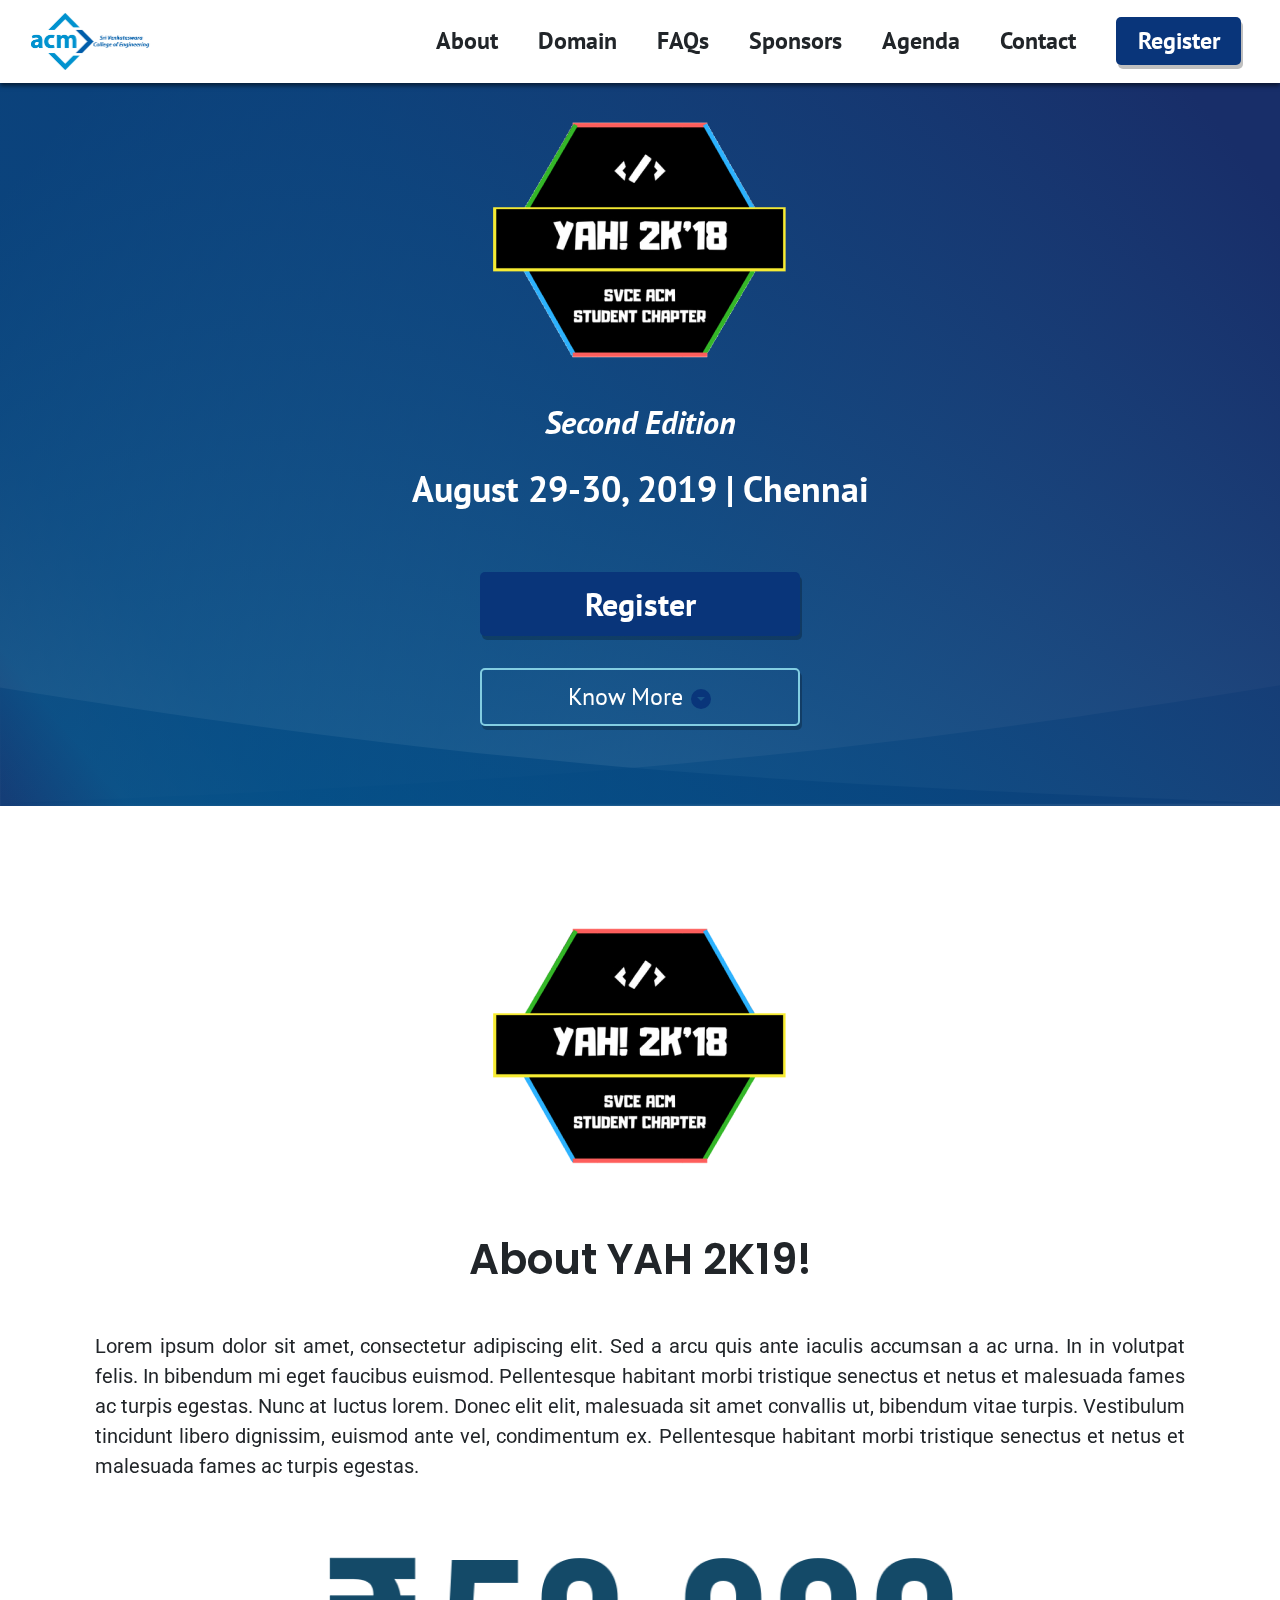
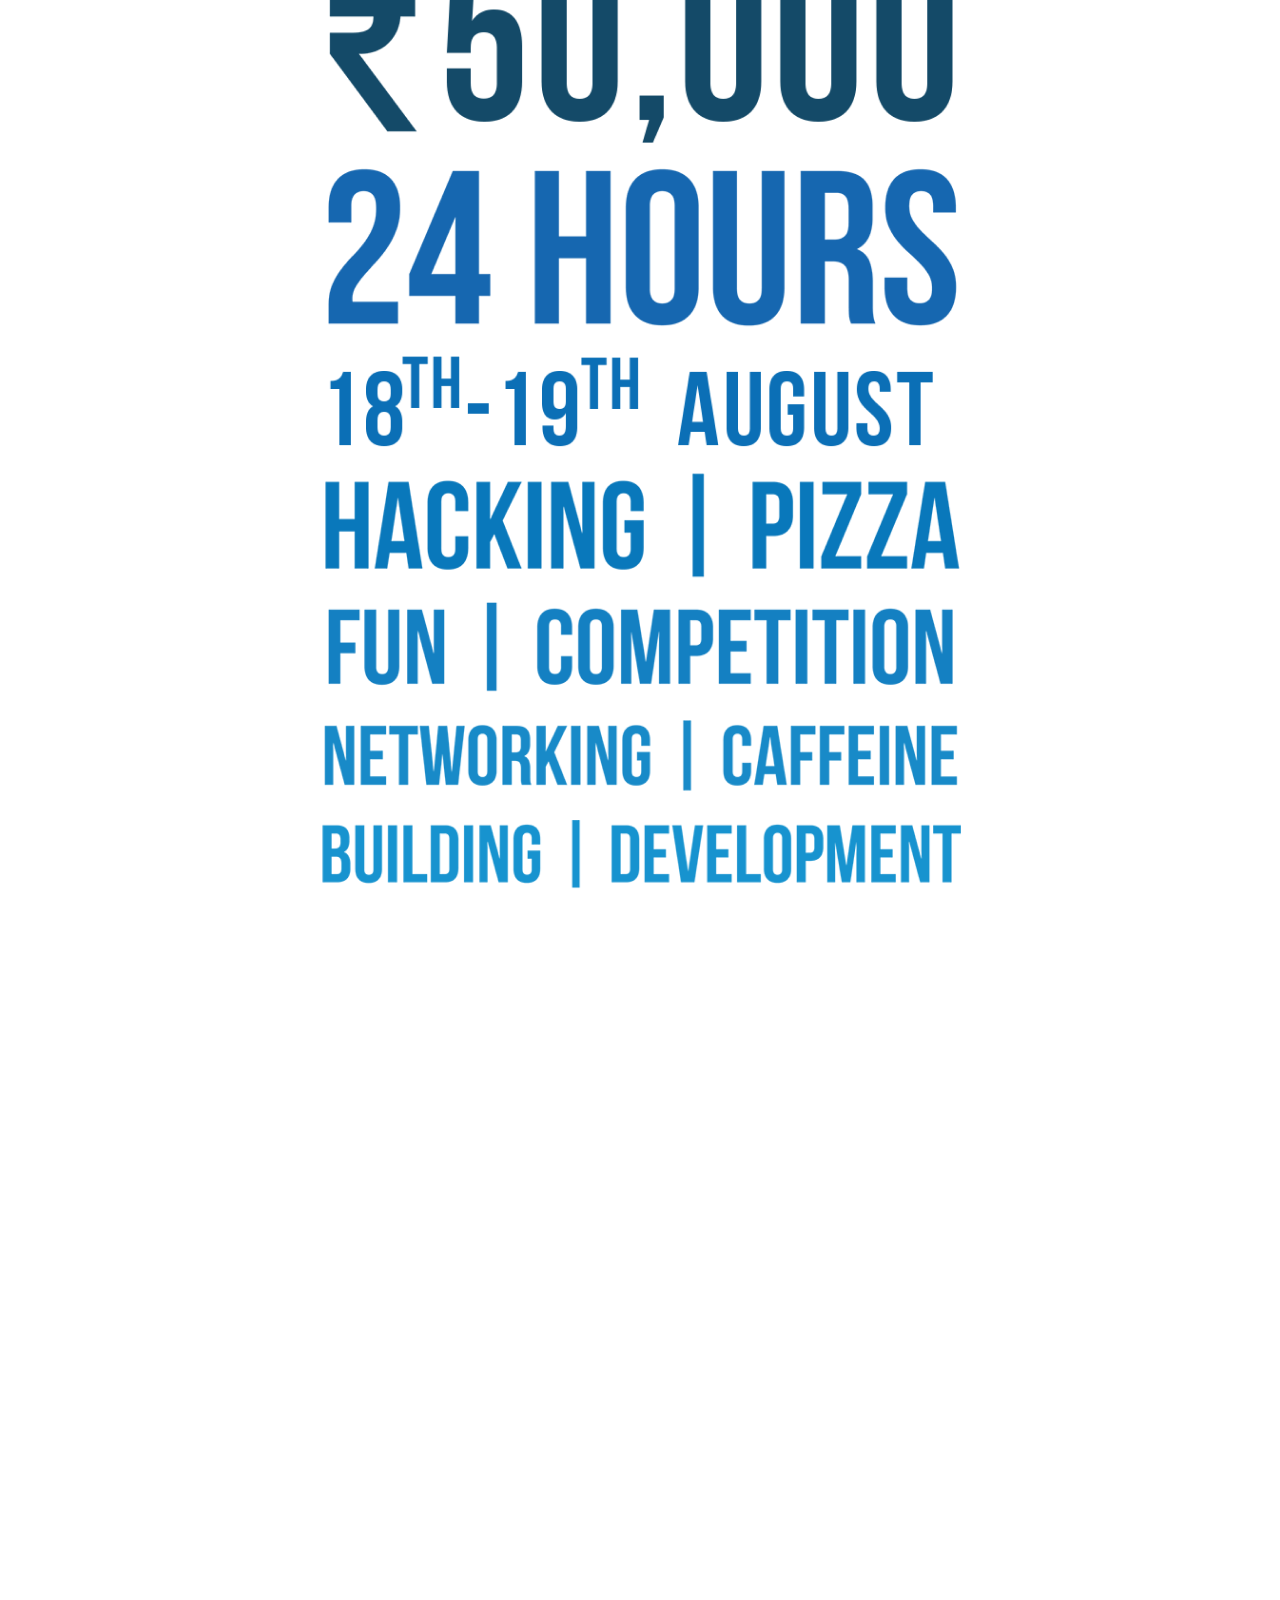
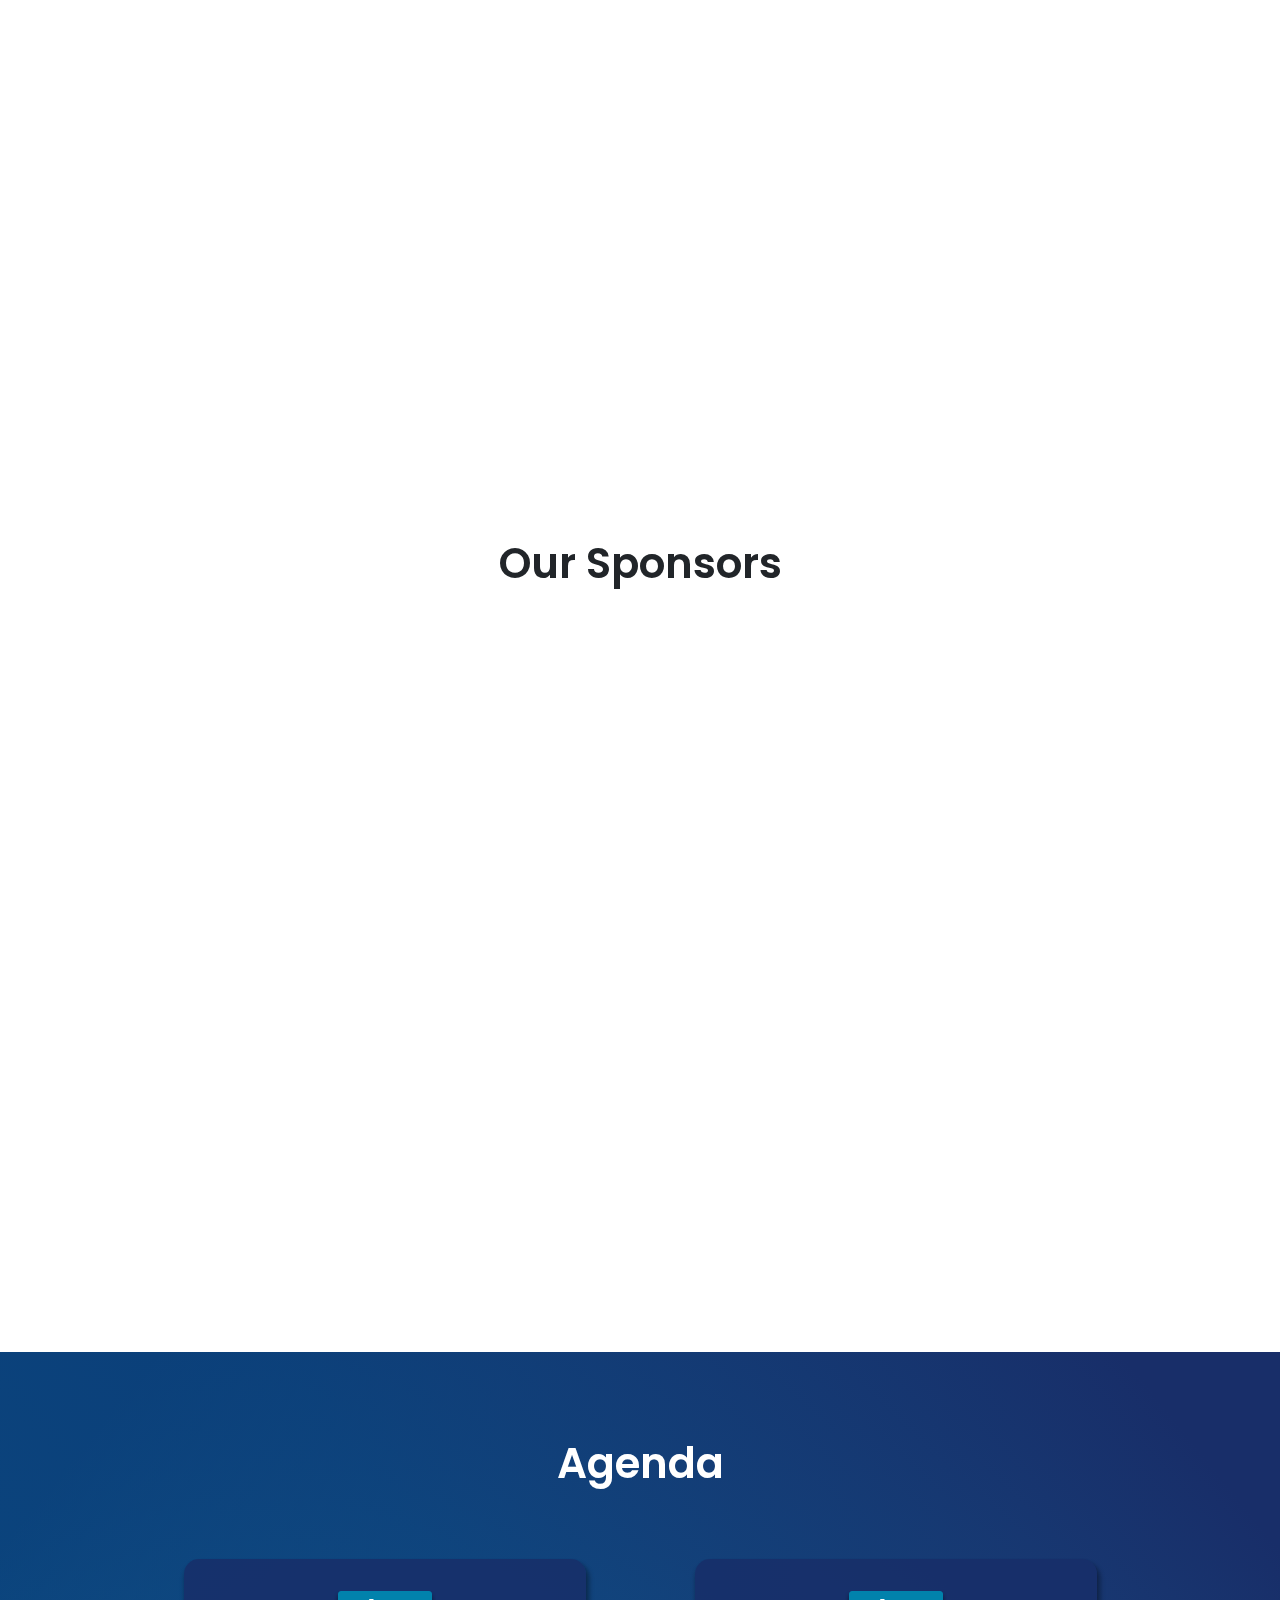
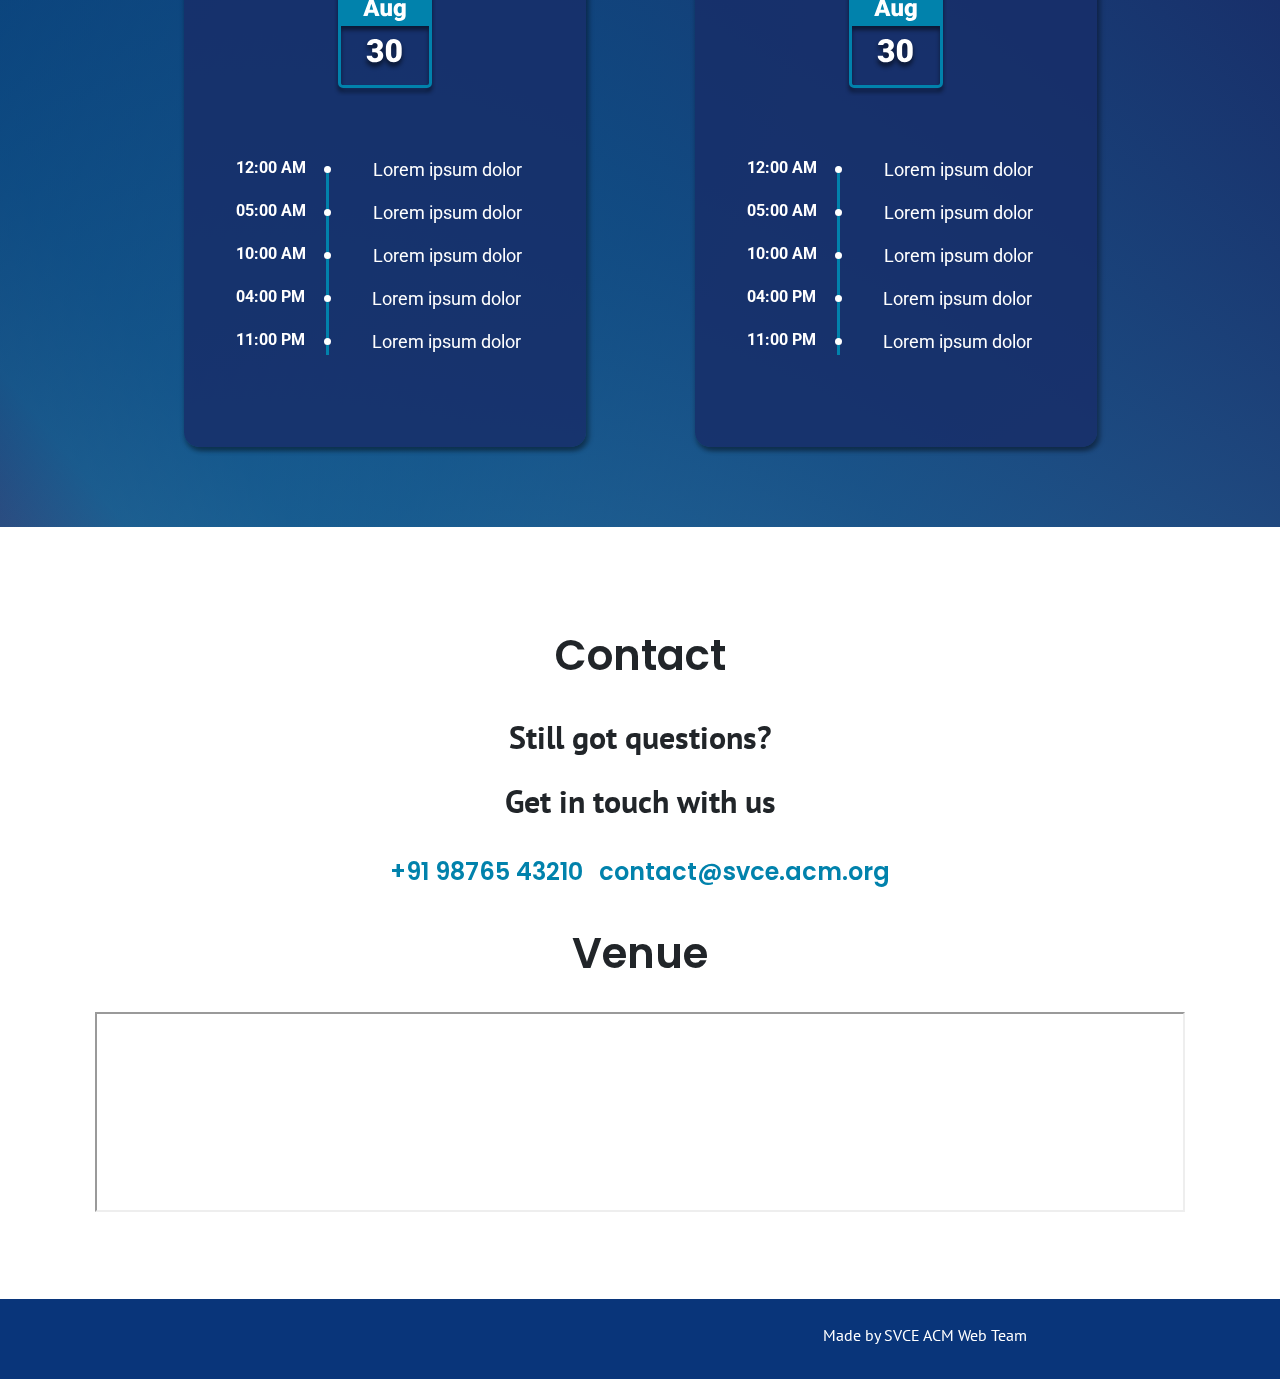
==== index.html @ 380c3b4d "Added navigation links and other minor css changes" ====
<!DOCTYPE html>
<html>

<head>
    <title>Agenda</title>
    <meta name="viewport" content="width=device-width, initial-scale=1.0">
    <link href="https://fonts.googleapis.com/css?family=Poppins|Roboto|PT+Sans&display=swap" rel="stylesheet">
    <link rel="stylesheet" href="https://stackpath.bootstrapcdn.com/bootstrap/4.3.1/css/bootstrap.min.css">
    <link rel="text/javascript" href="https://stackpath.bootstrapcdn.com/bootstrap/4.3.1/js/bootstrap.min.js">
    <link href="https://fonts.googleapis.com/icon?family=Material+Icons" rel="stylesheet">
	<link rel="stylesheet" href="https://use.fontawesome.com/releases/v5.3.1/css/all.css" integrity="sha384-mzrmE5qonljUremFsqc01SB46JvROS7bZs3IO2EmfFsd15uHvIt+Y8vEf7N7fWAU" crossorigin="anonymous">
    <link rel="stylesheet" type="text/css" href="css/faq.css" />
    <link rel="stylesheet" href="global.css">
    <link rel="stylesheet" type="text/css" href="agenda.css">
    <link rel="stylesheet" type="text/css" href="css/yah_index.css" />
    <link rel="stylesheet" type="text/css" href="navbar.css">
    <link rel="stylesheet" href="css/about.css">
    <link rel="stylesheet" type="text/css" href="css/contact.css" />
</head>

<body>
    <div id="main-container">
        <nav class="navbar navbar-expand-lg fixed-top navbar-shrink" id="mainnav">
            <div class="container-fluid">
                <a class="navbar-brand" href="#hero"><img src="images/svce_acm_2.png" id="acmicon"></a>
                <button class="navbar-toggler is-closed" type="button">
                    <i class="material-icons" id="menu-icon">menu</i>
                    <i class="material-icons hide" id="close-icon">close</i>
                </button>
                <div class="collapse navbar-collapse" id="navbarNav">
                    <ul class="navbar-nav ml-auto">
                        <li class="nav-item">
                            <a class="nav-link" href="#about" id="about-nav">About</a>
                        </li>
                        <li class="nav-item">
                            <a class="nav-link" href="#heading-domains" id="domains-nav">Domain</a>
                        </li>
                        <li class="nav-item">
                            <a class="nav-link" href="#heading-faqs" id="faqs-nav">FAQs</a>
                        </li>
                        <li class="nav-item">
                            <a class="nav-link" href="#sponsors" id="sponsors-nav">Sponsors</a>
                        </li>
                        <li class="nav-item">
                            <a class="nav-link" href="#agenda" id="agenda-nav">Agenda</a>
                        </li>
                        <li class="nav-item">
                            <a class="nav-link" href="#contact" id="contact-nav">Contact</a>
                        </li>
                        <li class="nav-item">
                            <a class="nav-link btn-nav-link" href="#"><button type="button" class="btn" id="nav-register">Register</button>
                            </a>
                        </li>
                    </ul>
                </div>
                <div class="navbar-mob-container" id="navbarMob">
                    <ul class="navbar-mob">
                        <li class="nav-item">
                            <a class="nav-link" href="#about" id="about-nav">About</a>
                        </li>
                        <li class="nav-item">
                            <a class="nav-link" href="#heading-domains" id="domains-nav">Domain</a>
                        </li>
                        <li class="nav-item">
                            <a class="nav-link" href="#heading-faqs" id="faqs-nav">FAQs</a>
                        </li>
                        <li class="nav-item">
                            <a class="nav-link" href="#sponsors" id="sponsors-nav">Sponsors</a>
                        </li>
                        <li class="nav-item">
                            <a class="nav-link" href="#agenda" id="agenda-nav">Agenda</a>
                        </li>
                        <li class="nav-item">
                            <a class="nav-link" href="#contact" id="contact-nav">Contact</a>
                        </li>
                        <li class="nav-item">
                            <a class="nav-link btn-nav-link" href="#"><button type="button" class="btn" id="nav-register">Register</button>
                            </a>
                        </li>

                    </ul>
                </div>
            </div><!-- .container -->
        </nav>
        <section id="hero">
            <div id="container">
                <!-- container for logo -->
                <div id="container-logo">
                    <img id="logo-img" src="images/yahlogo.png" align="center" alt="Img not found" />
                </div>
                <p id="text1" class="text text-center">Second Edition</p>
                <p id="text2" class="text text-center">August 29-30, 2019 | Chennai</p>
                <div id="btn-whole-container">
                    <div class="btn-container">
                        <button class="register-btn" id="hero-register-btn">Register</button>
                    </div><!-- .btn-container -->
                    <div class="btn-container">
                        <a href="#about"><button id="know-more-btn">Know More <i class="material-icons" id="arrow-down">arrow_drop_down_circle</i></button></a>
                    </div><!-- .btn-container -->
                </div><!-- .btn-whole-container -->
            </div>
            <img src="heroelem.svg" id="heroelem">
        </section><!-- #hero -->
        <section id="about">
            <div class="container">
                <div class="text-center">
                    <img src="images/yahlogo.png">
                </div>
                <br>
                <p class="text-center aboutheading">About YAH 2K19!</p>
                <br>
                <p class="text-justify aboutcontent">
                    Lorem ipsum dolor sit amet, consectetur adipiscing elit. Sed a arcu quis ante iaculis accumsan a ac
                    urna. In in volutpat felis. In bibendum mi eget faucibus euismod. Pellentesque habitant morbi tristique
                    senectus et netus et malesuada fames ac turpis egestas. Nunc at luctus lorem. Donec elit elit, malesuada
                    sit amet convallis ut, bibendum vitae turpis. Vestibulum tincidunt libero dignissim, euismod ante vel,
                    condimentum ex. Pellentesque habitant morbi tristique senectus et netus et malesuada fames ac turpis egestas.
                </p>
                <br>
                <div class="text-center">
                    <img src="images/hype.png" class="img-fluid abouthype">
                </div>
            </div><!-- .container -->
        </section>
        <section id="domains-faqs">
            <div class="container">
                <h1 class="section-heading" id="heading-domains">Domains</h1>
                <div class="row">
                    <div class="box-container col-lg-4 col-md-6">
                        <div class="box">
                            Lorem Ipsum dolor sit
                        </div>
                    </div><!-- .col-lg-4 -->
                    <div class="box-container col-lg-4 col-md-6">
                        <div class="box">
                            Lorem Ipsum dolor sit
                        </div>
                    </div><!-- .col-lg-4 -->
                    <div class="box-container col-lg-4 col-md-6">
                        <div class="box">
                            Lorem Ipsum dolor sit
                        </div>
                    </div><!-- .col-lg-4 -->
                    <div class="box-container col-lg-4 offset-lg-2 col-md-6">
                        <div class="box">
                            Lorem Ipsum dolor sit
                        </div>
                    </div><!-- .col-lg-4 -->
                    <div class="box-container col-lg-4 col-md-6 offset-md-3 offset-lg-0">
                        <div class="box">
                            Lorem Ipsum dolor sit
                        </div>
                    </div><!-- .col-lg-4 -->
                </div>
                <h1 class="section-heading" id="heading-faqs">FAQs</h1>
                <div id="accordion">
                    <div class="card">
                        <div class="card-header" id="headingOne">
                            <h5 class="mb-0">
                                <button class="btn-accordion" data-toggle="collapse" data-target="#collapseOne" aria-expanded="true" aria-controls="collapseOne">
                                    <i class="material-icons help-icon">help</i> Are GRE and CGPA equally important?
                                </button>
                            </h5>
                        </div>
                        <div id="collapseOne" class="collapse show" aria-labelledby="headingOne" data-parent="#accordion">
                            <div class="card-body">
                                No, they are not. Your CGPA is a defining factor of your 4 years of college. While some universities do place a priority on the GRE, the vast majority focus on your CGPA. Note that this does not mean you should disregard the GRE entirely, it is still a priority, just not the primary one.
                            </div>
                        </div>
                    </div>
                    <div class="card">
                        <div class="card-header round-border" id="headingTwo">
                            <h5 class="mb-0">
                                <button class="btn-accordion" data-toggle="collapse" data-target="#collapseTwo" aria-expanded="true" aria-controls="collapseOne">
                                    <i class="material-icons help-icon">help</i> Are GRE and CGPA equally important?
                                </button>
                            </h5>
                        </div>
                        <div id="collapseTwo" class="collapse" aria-labelledby="headingTwo" data-parent="#accordion">
                            <div class="card-body">
                                No, they are not. Your CGPA is a defining factor of your 4 years of college. While some universities do place a priority on the GRE, the vast majority focus on your CGPA. Note that this does not mean you should disregard the GRE entirely, it is still a priority, just not the primary one.
                            </div>
                        </div>
                    </div>
                </div>
            </div>
        </section>
        <section id="sponsors" style="height: 100vh;">
            <h1 class="section-heading" id="heading-sponsors">Our Sponsors</h1>
        </section><!-- #sponsors -->
        <section id="agenda">
            <div class="custom-container">
                <h1 class="section-heading">Agenda</h1>
                <div class="custom-row">
                    <div class="agenda-container">
                        <div class="cal-img-container"><img src="images/cal1.svg" alt=""></div>
                        <div class="timeline">
                            <div class="entry">
                                <p class="title">12:00 AM</p>
                                <div class="timeline-body">
                                    <div class="text">Lorem ipsum dolor</div>
                                </div><!-- .timeline-body -->
                            </div>
                            <div class="entry">
                                <p class="title">05:00 AM</p>
                                <div class="timeline-body">
                                    <div class="text">Lorem ipsum dolor</div>
                                </div><!-- .timeline-body -->
                            </div>
                            <div class="entry">
                                <p class="title">10:00 AM</p>
                                <div class="timeline-body">
                                    <div class="text">Lorem ipsum dolor</div>
                                </div><!-- .timeline-body -->
                            </div>
                            <div class="entry">
                                <p class="title">04:00 PM</p>
                                <div class="timeline-body">
                                    <div class="text">Lorem ipsum dolor</div>
                                </div><!-- .timeline-body -->
                            </div>
                            <div class="entry">
                                <p class="title">11:00 PM</p>
                                <div class="timeline-body">
                                    <div class="text">Lorem ipsum dolor</div>
                                </div><!-- .timeline-body -->
                            </div>
                        </div>
                    </div><!-- agenda-container -->
                    <div class="agenda-container">
                        <div class="cal-img-container"><img src="images/cal1.svg" alt=""></div>
                        <div class="timeline">
                            <div class="entry">
                                <p class="title">12:00 AM</p>
                                <div class="timeline-body">
                                    <div class="text">Lorem ipsum dolor</div>
                                </div><!-- .timeline-body -->
                            </div>
                            <div class="entry">
                                <p class="title">05:00 AM</p>
                                <div class="timeline-body">
                                    <div class="text">Lorem ipsum dolor</div>
                                </div><!-- .timeline-body -->
                            </div>
                            <div class="entry">
                                <p class="title">10:00 AM</p>
                                <div class="timeline-body">
                                    <div class="text">Lorem ipsum dolor</div>
                                </div><!-- .timeline-body -->
                            </div>
                            <div class="entry">
                                <p class="title">04:00 PM</p>
                                <div class="timeline-body">
                                    <div class="text">Lorem ipsum dolor</div>
                                </div><!-- .timeline-body -->
                            </div>
                            <div class="entry">
                                <p class="title">11:00 PM</p>
                                <div class="timeline-body">
                                    <div class="text">Lorem ipsum dolor</div>
                                </div><!-- .timeline-body -->
                            </div>
                        </div>
                    </div><!-- agenda-container -->
                </div><!-- .row -->
            </div><!-- .custom-container -->
        </section>
        <section id="contact">
            <div class="container">
                <br>
                <!-- contact -->
                <h1 class="text-center text1">Contact</h1>
                <br>
                <p class="text-center text2">Still got questions?</p>
                <p class="text-center text2">Get in touch with us</p>
                <div class="row justify-content-center">
                    <div class="p-2 text1 text3">
                        <span><i class="fas fa-phone-square"></i> <a class="external" href="tel:+919876543210">+91 98765 43210</a></span>
                    </div>
                    <div class="p-2 text1 text3">
                        <span><i class="fas fa-envelope"></i> <a class="external" href="mailto:contact@svce.acm.org">contact@svce.acm.org</a></span>
                    </div>
                </div>
                <br>
                <!-- venue -->
                <h1 class="text-center text1">Venue</h1>
                <br>
                <!-- google map -->
                <iframe src="https://maps.google.com/maps?q=svce&t=k&z=15&ie=UTF8&iwloc=&output=embed" scrolling="no" marginheight="0" marginwidth="0"></iframe>
            </div>
        </section><!-- #contact -->
        <footer class="footer">
            <div class="container">
                <div class="row">
                    <div class="col-md-6 h-100 text-center text-lg-left mt-4" id="icons">
                        <!-- icons -->
                        <ul class="list-inline mb-0">
                            <li class="list-inline-item mr-2">
                                <a href="https://www.facebook.com/SVCEACM/">
                                    <i class="fab fa-facebook fa-2x fa-fw"></i>
                                </a>
                            </li>
                            <li class="list-inline-item mr-2">
                                <a href="https://twitter.com/acm_svce">
                                    <i class="fab fa-twitter-square fa-2x fa-fw"></i>
                                </a>
                            </li>
                            <li class="list-inline-item">
                                <a href="https://www.instagram.com/svceacm/">
                                    <i class="fab fa-instagram fa-2x fa-fw"></i>
                                </a>
                            </li>
                            <li class="list-inline-item mr-2">
                                <a href="https://www.youtube.com/channel/UC4TPMqj-kR7DdpNB1ndREMg">
                                    <i class="fab fa-youtube fa-2x fa-fw"></i>
                                </a>
                            </li>
                            <li class="list-inline-item mr-2">
                                <a href="https://github.com/SVCE-ACM">
                                    <i class="fab fa-github fa-2x fa-fw"></i>
                                </a>
                            </li>
                        </ul>
                    </div>
                    <!-- made by ACM -->
                    <div class="col-md-6 h-100 text-center text-lg-right mt-4 mb-3">
                        <p class="text">Made by SVCE ACM Web Team</p>
                    </div>
                </div>
            </div>
        </footer>
    </div><!-- #main-container -->
    <script src="https://code.jquery.com/jquery-3.3.1.slim.min.js" integrity="sha384-q8i/X+965DzO0rT7abK41JStQIAqVgRVzpbzo5smXKp4YfRvH+8abtTE1Pi6jizo" crossorigin="anonymous"></script>
    <script src="https://cdnjs.cloudflare.com/ajax/libs/popper.js/1.14.3/umd/popper.min.js" integrity="sha384-ZMP7rVo3mIykV+2+9J3UJ46jBk0WLaUAdn689aCwoqbBJiSnjAK/l8WvCWPIPm49" crossorigin="anonymous"></script>
    <script src="https://stackpath.bootstrapcdn.com/bootstrap/4.3.1/js/bootstrap.min.js"></script>
    <script>
    $('.navbar-toggler').click(function() {
        if ($(this).hasClass('is-closed')) {
            $('#main-container').css({
                'left': '-50%'
            });
            $('#mainnav').css({
                'left': '-50%'
            });
        } else if ($(this).hasClass('is-open')) {
            $('#main-container').css({
                'left': ''
            });
            $('#mainnav').css({
                'left': ''
            });
        }
        $('.navbar-mob-container').toggleClass('show');
        $(this).toggleClass('is-closed');
        $(this).toggleClass('is-open');
        $('#menu-icon, #close-icon').toggleClass('hide');

    });
    </script>
</body>

</html>
---- css/faq.css ----
#domains-faqs {
    background: linear-gradient(231.04deg, #182E69 8.35%, rgba(8, 67, 125, 0.805815) 53.05%, rgba(0, 88, 143, 0.550592) 84.58%, rgba(0, 109, 158, 0.389124) 93.35%, rgba(1, 130, 172, 0) 99.45%),
    linear-gradient(128.99deg, #182E69 8.4%, rgba(8, 67, 125, 0.805815) 53.34%, rgba(0, 88, 143, 0.550592) 85.05%, rgba(0, 109, 158, 0.389124) 99.99%, rgba(1, 130, 172, 0) 100%);
    mix-blend-mode: soft-light;
    border: 1px solid #000000;
    box-sizing: border-box;
    color: white;
}

#heading-domains{
    margin-bottom: 32px;
}

#heading-faqs {
    margin: 32px auto;
}

.box-container {
    display: flex;
    justify-content: center;
}

.box{
    background: #0182AC;
    box-shadow: 4px 4px 4px rgba(0, 0, 0, 0.5);
    border-radius: 20px;
    text-align: center;
    font-size:35px;
    padding:32px;
    float:left;
    font-weight:bold;
    margin-bottom: 32px;
}

.faqs{
    font-family: Poppins;
    margin-bottom:4%;
    font-weight: 1000;
    font-size:40px;
}


.card{
    background: transparent;
    margin-bottom: 8px;
}

.card-header{
    background: #0182AC;
    border: 3px solid #83CEE2;
    box-sizing: border-box;
    box-shadow: 0px 4px 4px rgba(0, 0, 0, 0.25);
    border-radius: 0 ;
}

.btn-accordion{
    background: #0182AC;
    border:0px solid #0182AC;
    color:white;
    font-family:PT Sans;
    font-weight:bold;
    font-size:30px;
    width: 100%;
    text-align: left;
}

.btn-accordion img{
    padding:2%;
}

.card-body{
    padding-left:6%;
    padding-right:5%;
    font-family: Roboto;
    font-size:20px;
    border: 3px solid #83CEE2;
    border-radius: 0 0 10px 10px;
    border-top: none;
}

.help-icon {
    font-size: 32px;
    vertical-align: sub;
}
---- global.css ----
html {
	scroll-behavior: smooth;
}

.section-heading {
	font-family: Poppins;
	font-style: normal;
	font-weight: 600;
	font-size: 42px;
	line-height: 63px;
	text-align: center;
}

a:not(.external) {
	color: inherit;
	text-decoration: none;
}
a.external {
	color: #0182AC;
}

#main-container {
	position: relative;
	transition: 300ms;
	left: 0;
}

section {
	padding: 80px;
}

body {
	font-size: 16px;
	margin: 0;
	overflow-x: hidden;
}


button {
    cursor: pointer;
}

button:active {
    transform: translateY(2px);
}

button:focus {
    outline: 0;
}

@media screen and (max-width: 900px) {
	section {
		padding: 60px 30px;
	}
}

@media screen and (max-width: 400px) {
	section {
		padding: 30px 20px;
	}
	.agenda-container {
		padding: 32px 10px !important;
	}
}
---- agenda.css ----
#agenda {
	color: white;
	background: linear-gradient(231.04deg, #182E69 8.35%, rgba(8, 67, 125, 0.805815) 53.05%, rgba(0, 88, 143, 0.550592) 84.58%, rgba(0, 109, 158, 0.389124) 93.35%, rgba(1, 130, 172, 0) 99.45%),
	linear-gradient(128.99deg, #182E69 8.4%, rgba(8, 67, 125, 0.805815) 53.34%, rgba(0, 88, 143, 0.550592) 85.05%, rgba(0, 109, 158, 0.389124) 99.99%, rgba(1, 130, 172, 0) 100%);
}

.custom-row {
	display: flex;
	flex-direction: row;
	justify-content: space-around;
}

.agenda-container {
	background: rgba(24,46,105,0.85);
	mix-blend-mode: normal;
	border-radius: 15px;
	width: 100%;
	max-width: 402px !important;
	padding: 32px;
	box-sizing: border-box;
	margin-top: 56px;
    box-shadow: 4px 4px 4px rgba(0, 0, 0, 0.25), 0px 4px 4px rgba(0, 0, 0, 0.25);
}

.agenda-container:nth-child(2) {
	margin-left: 30px;
}

.cal-img-container {
	display: flex;
	justify-content: center;
}

.timeline {
	position: relative;
	margin: 60px 20px;
}

.timeline:before {
    width: 3px;
    bottom: 0;
    background: #0182AC;
    content: "";
    position: absolute;
    top: 10px;
    left: 90px;
}

.entry {
	position: relative;
	margin-bottom: 16px;
}

.entry:before {
	content: ' ';
    position: absolute;
    height: 7px;
    width: 7px;
    top: 10px;
    left: 88px;
    border-radius: 50%;
    background-color: #fff;
}

.title {
	float: left;
	margin: 0 25px 0 0;
	font-family: Roboto;
	font-weight: bold;
	font-size: 16px;
}

.timeline-body {
	position: relative;
	overflow: hidden;
}

.timeline-body .text {
	font-family: Roboto;
	font-size: 18px;
	padding-left: 30px;
}

@media screen and (min-width: 992px) {
	.custom-container {
		max-width: 992px;
		margin: 0 auto;
	}
}
 @media screen and (min-width: 300px) and (max-width: 900px) {
	#agenda .custom-container .custom-row {
		flex-direction: column;
		align-items: center;
	}
	.agenda-container:nth-child(2) {
		margin-left: 0;
	}
}
---- css/yah_index.css ----
#hero {
    position: relative;
    background: linear-gradient(231.04deg, #182E69 8.35%, rgba(8, 67, 125, 0.805815) 53.05%, rgba(0, 88, 143, 0.550592) 84.58%, rgba(0, 109, 158, 0.389124) 93.35%, rgba(1, 130, 172, 0) 99.45%),
        linear-gradient(128.99deg, #182E69 8.4%, rgba(8, 67, 125, 0.805815) 53.34%, rgba(0, 88, 143, 0.550592) 85.05%, rgba(0, 109, 158, 0.389124) 99.99%, rgba(1, 130, 172, 0) 100%);
    font-family: PT Sans;
    color: white;
}


#container-logo {
    display: flex;
    justify-content: center;
}

#text1 {
    font-style: italic;
    font-weight: bold;
    font-size: 32px;
}

#text2 {
    font-weight: bold;
    font-size: 36px;
}

#btn-whole-container {
    margin-top: 56px;
}

.btn-container {
    display: flex;
    justify-content: center;
}

.btn-container button {
	min-width: 320px;
    box-shadow: 2px 4px 0px rgba(0, 0, 0, 0.25);
    font-family: inherit;
    color: inherit;		
}

#hero-register-btn {	    
    background: #09357A;
    border-radius: 5px;
    font-size: 32px;
    padding: 8px;
    font-weight: bold;
    border: none;
}

#know-more-btn {
    margin-top: 32px;
    background: transparent;
    border: 2px solid #83CEE2;
    border-radius: 5px;
    font-size: 24px;
    min-height: 58px;
}

#arrow-down {
    color: #09357A;
    vertical-align: sub;
}

#heroelem {
    position: absolute;
    left: 0;
    bottom: 0;
    width: 100%;
    z-index: -999;
}
---- navbar.css ----
#mainnav{
	background: #FFFFFF;
	box-shadow: 0px 3px 4px rgba(0, 0, 0, 0.5);
	transition: 300ms;
	width: 100%;
}

.hide {
	display: none;
}

#acmicon{
	width: 120px;
}

.nav-item {
	display: flex;
	align-items: center;
	margin-left: 24px;
}
.nav-link {
	font-family: 'PT Sans', sans-serif;
	font-weight: bold;
	font-size: 24px;
	text-align: center;
	color: #000;
}

.nav-link:hover {
	color: #0182AC;
}

.btn-nav-link {
	padding: 0;
}

#nav-register {
	width: 125px;
    box-shadow: 2px 4px 0px rgba(0, 0, 0, 0.25);

	font-size: inherit;
	color: white;
	background: #09357A;
    border-radius: 5px;
    font-weight: bold;
    border: none;
}

.navbar-mob-container {
	position: fixed;
	display: flex;
	justify-content: center;
	padding: 32px;
	top: 0;
	left: 100%;
	transition: 100ms;
	z-index: -999;
}

.navbar-mob-container.show {
	right: 0;
	left: 50%;
	height: 100%;
	visibility: visible;
}

.navbar-mob-container .navbar-mob {
	padding: 0;
}

.navbar-mob-container .navbar-mob .nav-item {
	margin: 0;
}
---- css/about.css ----
/* .aboutpage{
    margin-left:10vw;
    margin-right:10vw;
} */

.aboutheading{  
    font-family: Poppins;
    font-style: normal;
    font-weight: 600;
    font-size: 42px;    
}

.aboutcontent{
    font-family: Roboto;
    font-size: 20px;
    /* margin-left:15vw; */
    /* margin-right:10vw; */
}

.abouthype{
    height:auto;
}

@media(min-width: 1200px ){
    /* .aboutcontent{
        margin-left:10vw;
        margin-right:10vw;
    } */
}

@media (min-width: 768px) and (max-width: 1199px){
    .abouthype{
        height:95vh;
    }
}
@media(max-width:768px){
    .abouthype{
        height:75vh;
    }
}
---- css/contact.css ----
/*css for footer*/

footer{
		background:#09357A;
		height:100%;
		width:100%;
}

footer * {
	color: #fff;
}
.text{
	font-family: PT Sans;
	font-style: normal;
	font-weight: normal;
	font-size: 16px;
	text-align: center;
}

/*css for contact.html*/
#contact i.fas {
	color: black;
	font-size: 32px;
	vertical-align: middle;
}
.text1{
	font-family: Poppins;
	font-style: normal;
	font-weight: 600;
	font-size: 42px;
}

.text2{
	font-family: PT Sans;
	font-style: normal;
	font-weight: bold;
	font-size: 32px;
}

.text3{
	color: #0182AC;
	font-size: 24px;
}

iframe{
	height:200px;
	width:100%;
}

@media screen and (max-width: 400px) {

.text2{
	font-size: 27px;
}

.text3{ 
		font-size: 17px;
}
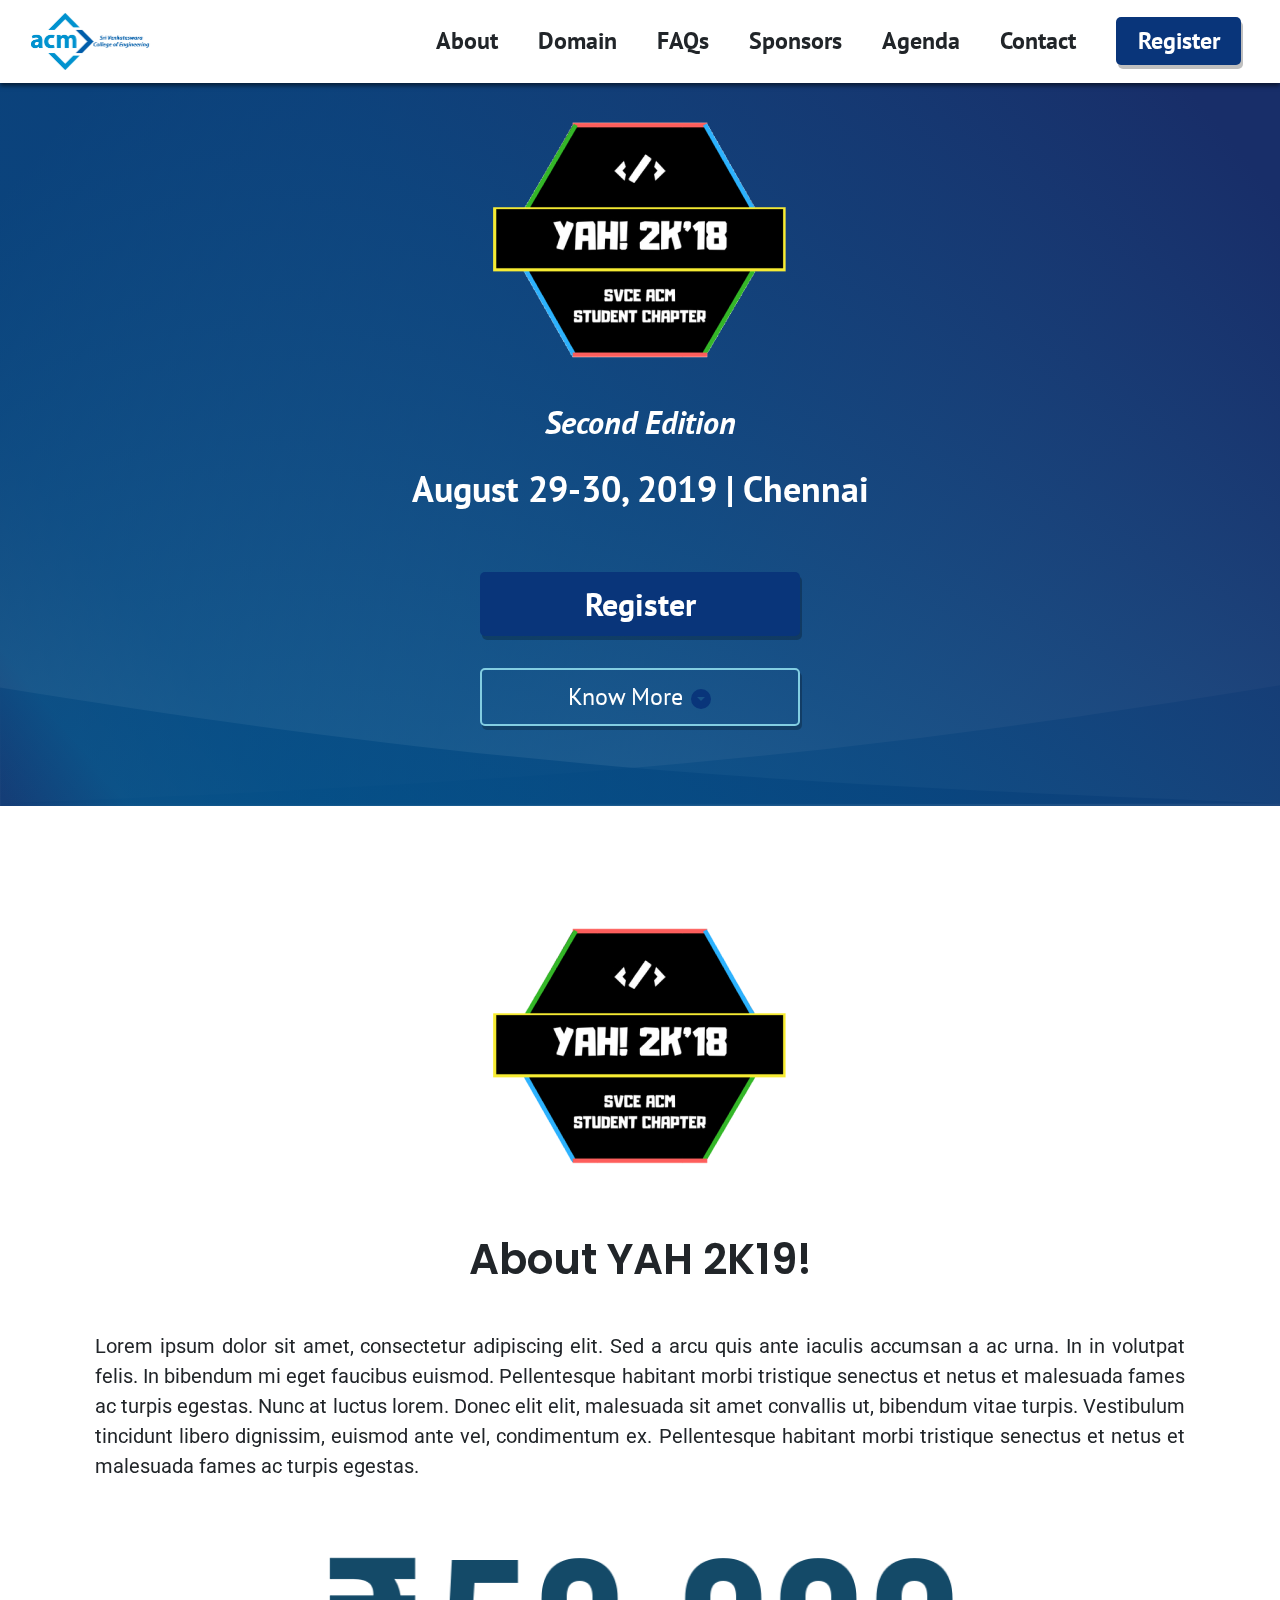
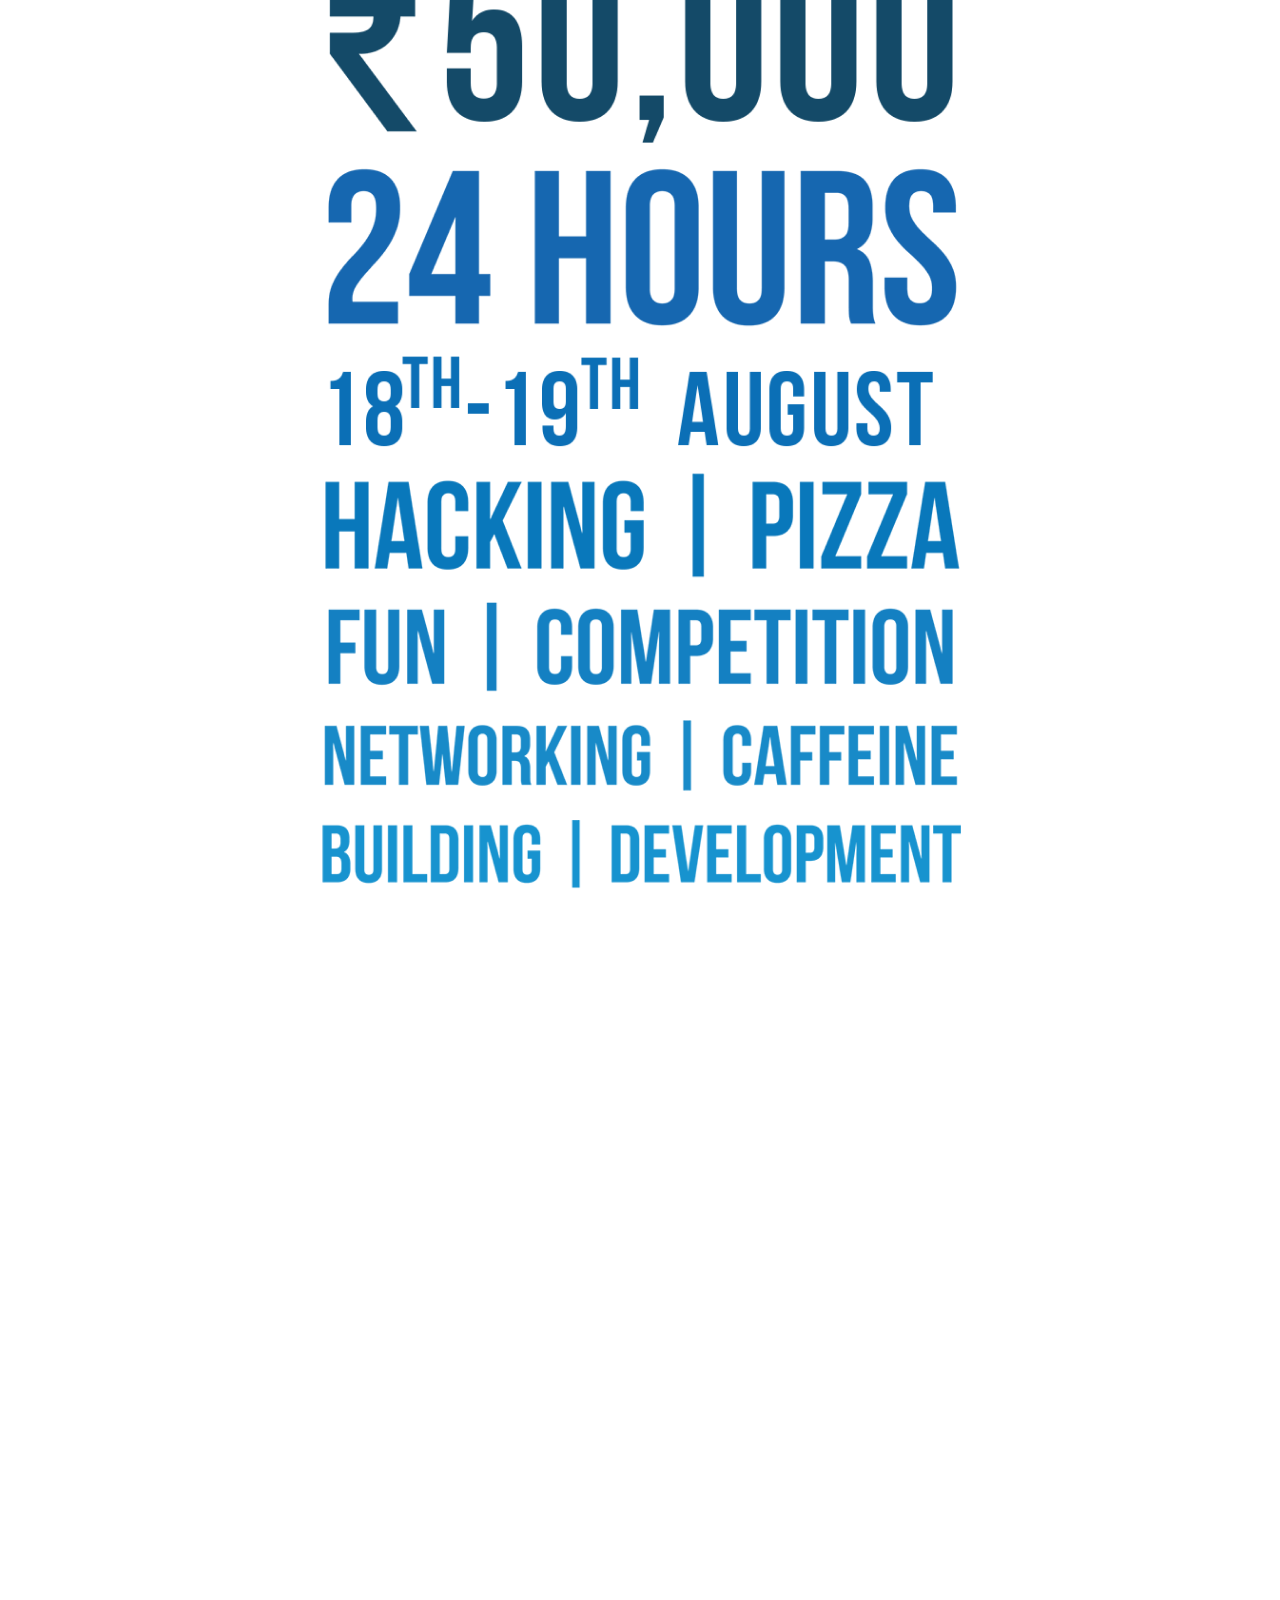
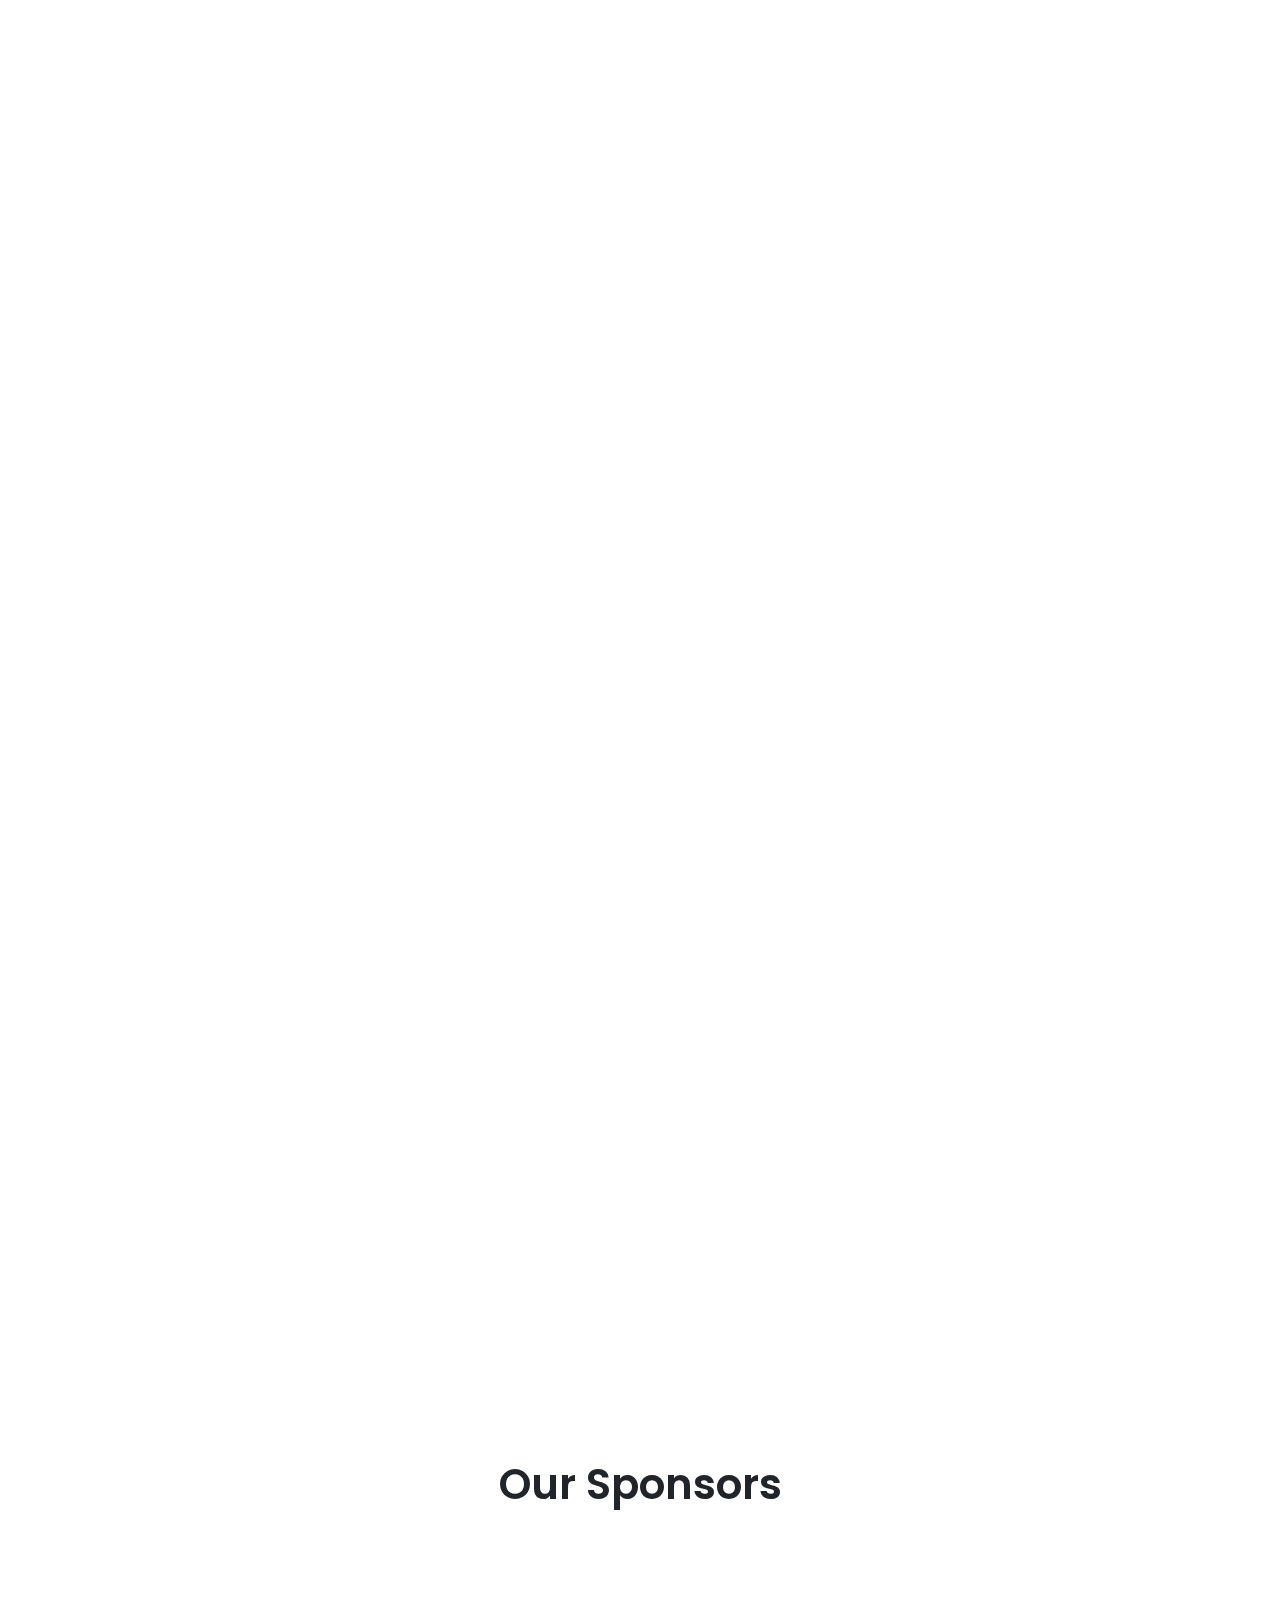
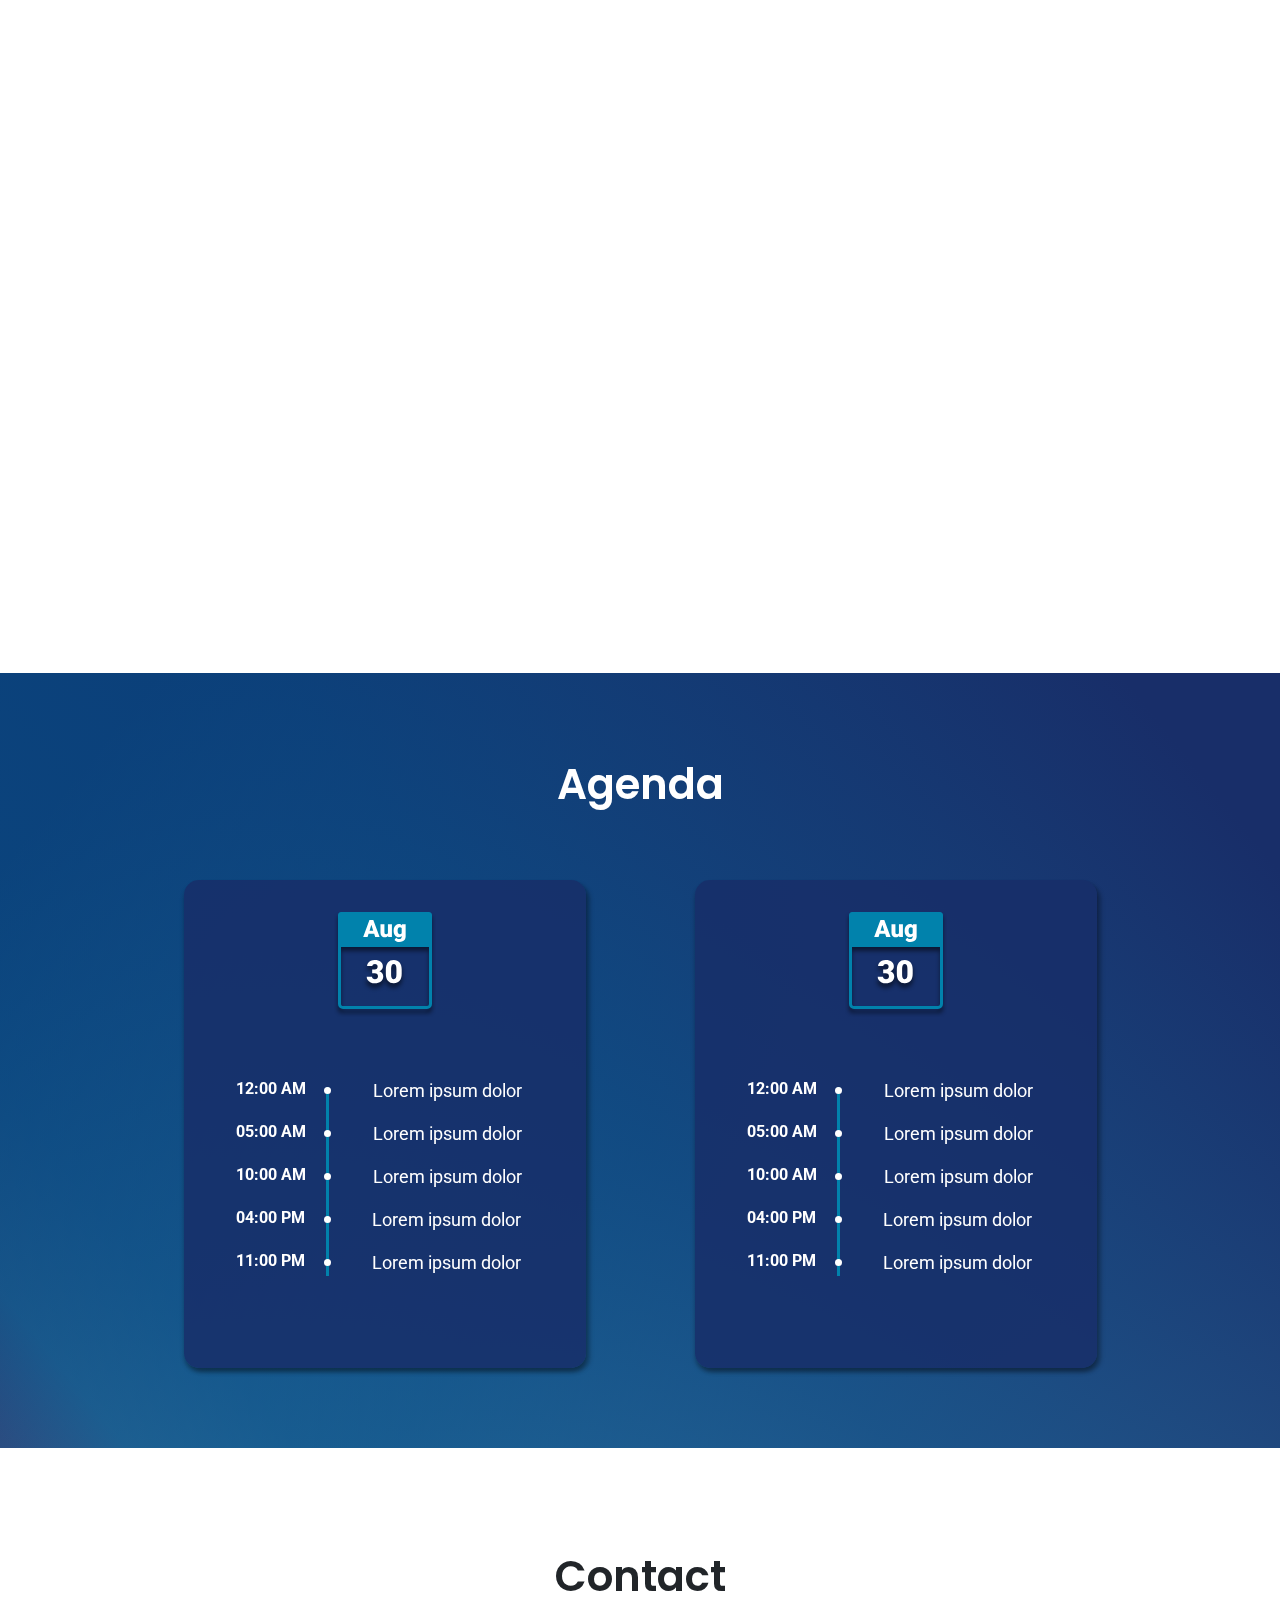
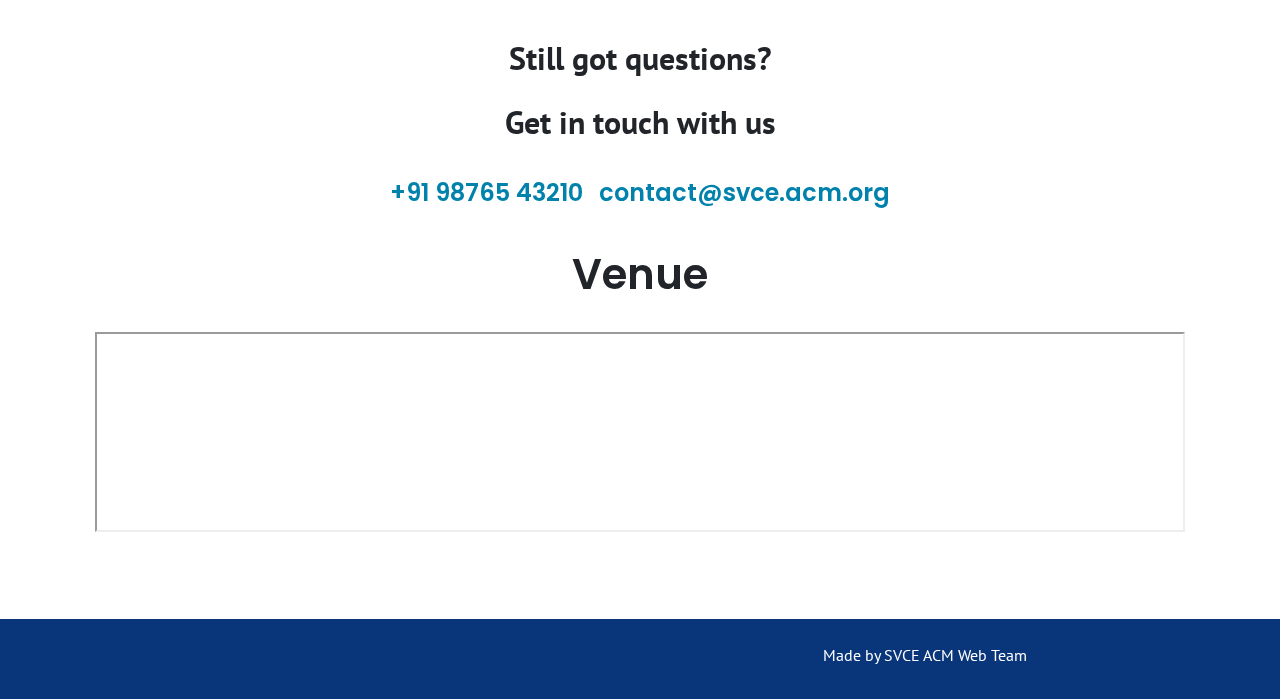
==== commit 3e560ee3: "Added FAQ questions to the main page" ====
--- a/index.html
+++ b/index.html
@@ -8,7 +8,7 @@
     <link rel="stylesheet" href="https://stackpath.bootstrapcdn.com/bootstrap/4.3.1/css/bootstrap.min.css">
     <link rel="text/javascript" href="https://stackpath.bootstrapcdn.com/bootstrap/4.3.1/js/bootstrap.min.js">
     <link href="https://fonts.googleapis.com/icon?family=Material+Icons" rel="stylesheet">
-	<link rel="stylesheet" href="https://use.fontawesome.com/releases/v5.3.1/css/all.css" integrity="sha384-mzrmE5qonljUremFsqc01SB46JvROS7bZs3IO2EmfFsd15uHvIt+Y8vEf7N7fWAU" crossorigin="anonymous">
+    <link rel="stylesheet" href="https://use.fontawesome.com/releases/v5.3.1/css/all.css" integrity="sha384-mzrmE5qonljUremFsqc01SB46JvROS7bZs3IO2EmfFsd15uHvIt+Y8vEf7N7fWAU" crossorigin="anonymous">
     <link rel="stylesheet" type="text/css" href="css/faq.css" />
     <link rel="stylesheet" href="global.css">
     <link rel="stylesheet" type="text/css" href="agenda.css">
@@ -77,7 +77,6 @@
                             <a class="nav-link btn-nav-link" href="#"><button type="button" class="btn" id="nav-register">Register</button>
                             </a>
                         </li>
-
                     </ul>
                 </div>
             </div><!-- .container -->
@@ -155,16 +154,17 @@
                 <h1 class="section-heading" id="heading-faqs">FAQs</h1>
                 <div id="accordion">
                     <div class="card">
-                        <div class="card-header" id="headingOne">
+                        <div class="card-header round-border" id="headingOne">
                             <h5 class="mb-0">
                                 <button class="btn-accordion" data-toggle="collapse" data-target="#collapseOne" aria-expanded="true" aria-controls="collapseOne">
-                                    <i class="material-icons help-icon">help</i> Are GRE and CGPA equally important?
-                                </button>
-                            </h5>
-                        </div>
-                        <div id="collapseOne" class="collapse show" aria-labelledby="headingOne" data-parent="#accordion">
-                            <div class="card-body">
-                                No, they are not. Your CGPA is a defining factor of your 4 years of college. While some universities do place a priority on the GRE, the vast majority focus on your CGPA. Note that this does not mean you should disregard the GRE entirely, it is still a priority, just not the primary one.
+                                    <i class="material-icons help-icon">help</i> Who can participate?
+                                </button>
+                            </h5>
+                        </div>
+                        <div id="collapseOne" class="collapse" aria-labelledby="headingOne" data-parent="#accordion">
+                            <div class="card-body">
+                                YAH is open to anyone 18 years or older who has a valid *college ID card*
+                                and is interested in working on creating fun, cutting edge products.
                             </div>
                         </div>
                     </div>
@@ -172,13 +172,218 @@
                         <div class="card-header round-border" id="headingTwo">
                             <h5 class="mb-0">
                                 <button class="btn-accordion" data-toggle="collapse" data-target="#collapseTwo" aria-expanded="true" aria-controls="collapseOne">
-                                    <i class="material-icons help-icon">help</i> Are GRE and CGPA equally important?
+                                    <i class="material-icons help-icon">help</i> How much does it cost?
                                 </button>
                             </h5>
                         </div>
                         <div id="collapseTwo" class="collapse" aria-labelledby="headingTwo" data-parent="#accordion">
                             <div class="card-body">
-                                No, they are not. Your CGPA is a defining factor of your 4 years of college. While some universities do place a priority on the GRE, the vast majority focus on your CGPA. Note that this does not mean you should disregard the GRE entirely, it is still a priority, just not the primary one.
+                                Rs. 500 per person. We'll take care of all your meals & refreshments! You'll pay this only if you're selected for the on-site round. Online round is free of cost!
+                            </div>
+                        </div>
+                    </div>
+                    <div class="card">
+                        <div class="card-header round-border" id="headingThree">
+                            <h5 class="mb-0">
+                                <button class="btn-accordion" data-toggle="collapse" data-target="#collapseThree" aria-expanded="true" aria-controls="collapseThree">
+                                    <i class="material-icons help-icon">help</i> Is this event for developers only?
+                                </button>
+                            </h5>
+                        </div>
+                        <div id="collapseThree" class="collapse" aria-labelledby="headingThree" data-parent="#accordion">
+                            <div class="card-body">
+                                While developers are necessary, anyone is welcome. UI/UX designers, marketers, or even if you have close to 0 coding experience and are just
+                                interested in trying a hackathon for a first time, anyone can participate as long as they have a valid college ID.
+                            </div>
+                        </div>
+                    </div>
+                    <div class="card">
+                        <div class="card-header round-border" id="headingFour">
+                            <h5 class="mb-0">
+                                <button class="btn-accordion" data-toggle="collapse" data-target="#collapseFour" aria-expanded="true" aria-controls="collapseFourteen">
+                                    <i class="material-icons help-icon">help</i> What do we need to bring?
+                                </button>
+                            </h5>
+                        </div>
+                        <div id="collapseFour" class="collapse" aria-labelledby="headingFour" data-parent="#accordion">
+                            <div class="card-body">
+                                A hackathon is a very hands-on and grassroots event. You will have to bring your laptops, mobile phones, Oculus Rifts, wearable devices,
+                                or anything that you can use in your product but above all, come in with a proper night’s sleep and your brain! :P
+                            </div>
+                        </div>
+                    </div>
+                    <div class="card">
+                        <div class="card-header round-border" id="headingFive">
+                            <h5 class="mb-0">
+                                <button class="btn-accordion" data-toggle="collapse" data-target="#collapseFive" aria-expanded="true" aria-controls="collapseFive">
+                                    <i class="material-icons help-icon">help</i> How many people can be on each team?
+                                </button>
+                            </h5>
+                        </div>
+                        <div id="collapseFive" class="collapse" aria-labelledby="headingFive" data-parent="#accordion">
+                            <div class="card-body">
+                                You can have a team of 1-4 members from the same or from different institutions. We recommend having a team with
+                                a mix of design and development skills. Don't want to be all code and no talk after all. :P
+                            </div>
+                        </div>
+                    </div>
+                    <div class="card">
+                        <div class="card-header round-border" id="headingSix">
+                            <h5 class="mb-0">
+                                <button class="btn-accordion" data-toggle="collapse" data-target="#collapseSix" aria-expanded="true" aria-controls="collapseSix">
+                                    <i class="material-icons help-icon">help</i> What shouldn’t I bring?
+                                </button>
+                            </h5>
+                        </div>
+                        <div id="collapseSix" class="collapse" aria-labelledby="headingSix" data-parent="#accordion">
+                            <div class="card-body">
+                                Drugs, alcohol, weapons of any kind. If you're unsure of it, ask us about it.
+                            </div>
+                        </div>
+                    </div>
+                    <div class="card">
+                        <div class="card-header round-border" id="headingSeven">
+                            <h5 class="mb-0">
+                                <button class="btn-accordion" data-toggle="collapse" data-target="#collapseSeven" aria-expanded="true" aria-controls="collapseFour">
+                                    <i class="material-icons help-icon">help</i> What do I get out of this hackathon?
+                                </button>
+                            </h5>
+                        </div>
+                        <div id="collapseSeven" class="collapse" aria-labelledby="headingSeven" data-parent="#accordion">
+                            <div class="card-body">
+                                You get a great opportunity for peer networking, compete to win massive prizes, chances to gain internships or
+                                job offers from some cool companies, an amazing learning experience, punny jokes and some awesome memories. ;)
+                            </div>
+                        </div>
+                    </div>
+                    <div class="card">
+                        <div class="card-header round-border" id="headingEight">
+                            <h5 class="mb-0">
+                                <button class="btn-accordion" data-toggle="collapse" data-target="#collapseEight" aria-expanded="true" aria-controls="collapseFive">
+                                    <i class="material-icons help-icon">help</i> Is there WiFi?
+                                </button>
+                            </h5>
+                        </div>
+                        <div id="collapseEight" class="collapse" aria-labelledby="headingEight" data-parent="#accordion">
+                            <div class="card-body">
+                                YES!
+                            </div>
+                        </div>
+                    </div>
+                    <div class="card">
+                        <div class="card-header round-border" id="headingNine">
+                            <h5 class="mb-0">
+                                <button class="btn-accordion" data-toggle="collapse" data-target="#collapseNine" aria-expanded="true" aria-controls="collapseSix">
+                                    <i class="material-icons help-icon">help</i> Is there reimbursement for travel?
+                                </button>
+                            </h5>
+                        </div>
+                        <div id="collapseNine" class="collapse" aria-labelledby="headingNine" data-parent="#accordion">
+                            <div class="card-body">
+                                No, we do not offer any reimbursement for travel expenses.
+                            </div>
+                        </div>
+                    </div>
+                    <div class="card">
+                        <div class="card-header round-border" id="headingTen">
+                            <h5 class="mb-0">
+                                <button class="btn-accordion" data-toggle="collapse" data-target="#collapseTen" aria-expanded="true" aria-controls="collapseTen">
+                                    <i class="material-icons help-icon">help</i> Who owns my project and IP?
+                                </button>
+                            </h5>
+                        </div>
+                        <div id="collapseTen" class="collapse" aria-labelledby="headingTen" data-parent="#accordion">
+                            <div class="card-body">
+                                You do! The team that develops the project is the owner of the project and IP. You can make it open source,
+                                form a company with others you met during the event or put it in a repo and never use it again :P. Its upto YOU!
+                            </div>
+                        </div>
+                    </div>
+                    <div class="card">
+                        <div class="card-header round-border" id="headingEleven">
+                            <h5 class="mb-0">
+                                <button class="btn-accordion" data-toggle="collapse" data-target="#collapseEleven" aria-expanded="true" aria-controls="collapseEight">
+                                    <i class="material-icons help-icon">help</i> Can I use frameworks and APIs?
+                                </button>
+                            </h5>
+                        </div>
+                        <div id="collapseEleven" class="collapse" aria-labelledby="headingEleven" data-parent="#accordion">
+                            <div class="card-body">
+                                Of course! As long as your final product is something original, there is no harm in using something to help you achieve that.
+                            </div>
+                        </div>
+                    </div>
+                    <div class="card">
+                        <div class="card-header round-border" id="headingTwelve">
+                            <h5 class="mb-0">
+                                <button class="btn-accordion" data-toggle="collapse" data-target="#collapseTwelve" aria-expanded="true" aria-controls="collapseNine">
+                                    <i class="material-icons help-icon">help</i> Will I get help if I face any problems?
+                                </button>
+                            </h5>
+                        </div>
+                        <div id="collapseTwelve" class="collapse" aria-labelledby="headingTwelve" data-parent="#accordion">
+                            <div class="card-body">
+                                Of course! We have a lot of mentors coming in from many different fields and all of them are there to help you out.
+                            </div>
+                        </div>
+                    </div>
+                    <div class="card">
+                        <div class="card-header round-border" id="headingTen">
+                            <h5 class="mb-0">
+                                <button class="btn-accordion" data-toggle="collapse" data-target="#collapseThirteen" aria-expanded="true" aria-controls="collapseThirteen">
+                                    <i class="material-icons help-icon">help</i> How will the shortlisting be done in the online round?
+                                </button>
+                            </h5>
+                        </div>
+                        <div id="collapseThirteen" class="collapse" aria-labelledby="headingThirteen" data-parent="#accordion">
+                            <div class="card-body">
+                                Our team will evaluate both your abstract to test your problem solving skills and creativity as well as your GitHub (Or GitLab or BitBucket or anything else).
+                                Based on a combination of both of these, we will shortlist teams.
+                            </div>
+                        </div>
+                    </div>
+                    <div class="card">
+                        <div class="card-header round-border" id="headingFourteen">
+                            <h5 class="mb-0">
+                                <button class="btn-accordion" data-toggle="collapse" data-target="#collapseFourteen" aria-expanded="true" aria-controls="collapseEleven">
+                                    <i class="material-icons help-icon">help</i> When is the last date to register?
+                                </button>
+                            </h5>
+                        </div>
+                        <div id="collapseFourteen" class="collapse" aria-labelledby="headingFourteen" data-parent="#accordion">
+                            <div class="card-body">
+                                Registrations will close at <insert date here>. We will announce the shortlisted teams around <insert date here>.
+                                        If selected, you'll be expected to make the payment before <insert date here></insert>
+                            </div>
+                        </div>
+                    </div>
+                    <div class="card">
+                        <div class="card-header round-border" id="headingFifteen">
+                            <h5 class="mb-0">
+                                <button class="btn-accordion" data-toggle="collapse" data-target="#collapseFifteen" aria-expanded="true" aria-controls="collapseTwelve">
+                                    <i class="material-icons help-icon">help</i> What is the judging criteria?
+                                </button>
+                            </h5>
+                        </div>
+                        <div id="collapseFifteen" class="collapse" aria-labelledby="headingFifteen" data-parent="#accordion">
+                            <div class="card-body">
+                                Our judges will be evaluating teams on the 3 I's - Innovation (Originality & Creativity of the idea),
+                                Implementation (Technical challenge & completeness of the project), and Impact (Business or Social Impact.)
+                            </div>
+                        </div>
+                    </div>
+                    <div class="card">
+                        <div class="card-header round-border" id="headingSixteen">
+                            <h5 class="mb-0">
+                                <button class="btn-accordion" data-toggle="collapse" data-target="#collapseSixteen" aria-expanded="true" aria-controls="collapseThirteen">
+                                    <i class="material-icons help-icon">help</i> What about food?
+                                </button>
+                            </h5>
+                        </div>
+                        <div id="collapseSixteen" class="collapse" aria-labelledby="headingSixteen" data-parent="#accordion">
+                            <div class="card-body">
+                                We'll be providing you with lunch & dinner on day 1 and breakfast & lunch on day 2.
+                                We'll also have a stash of snacks available for everyone throughout the day.
                             </div>
                         </div>
                     </div>
--- a/css/faq.css
+++ b/css/faq.css
@@ -59,7 +59,7 @@
     color:white;
     font-family:PT Sans;
     font-weight:bold;
-    font-size:30px;
+    font-size:28px;
     width: 100%;
     text-align: left;
 }
@@ -79,6 +79,6 @@
 }
 
 .help-icon {
-    font-size: 32px;
+    font-size: 28px;
     vertical-align: sub;
 }
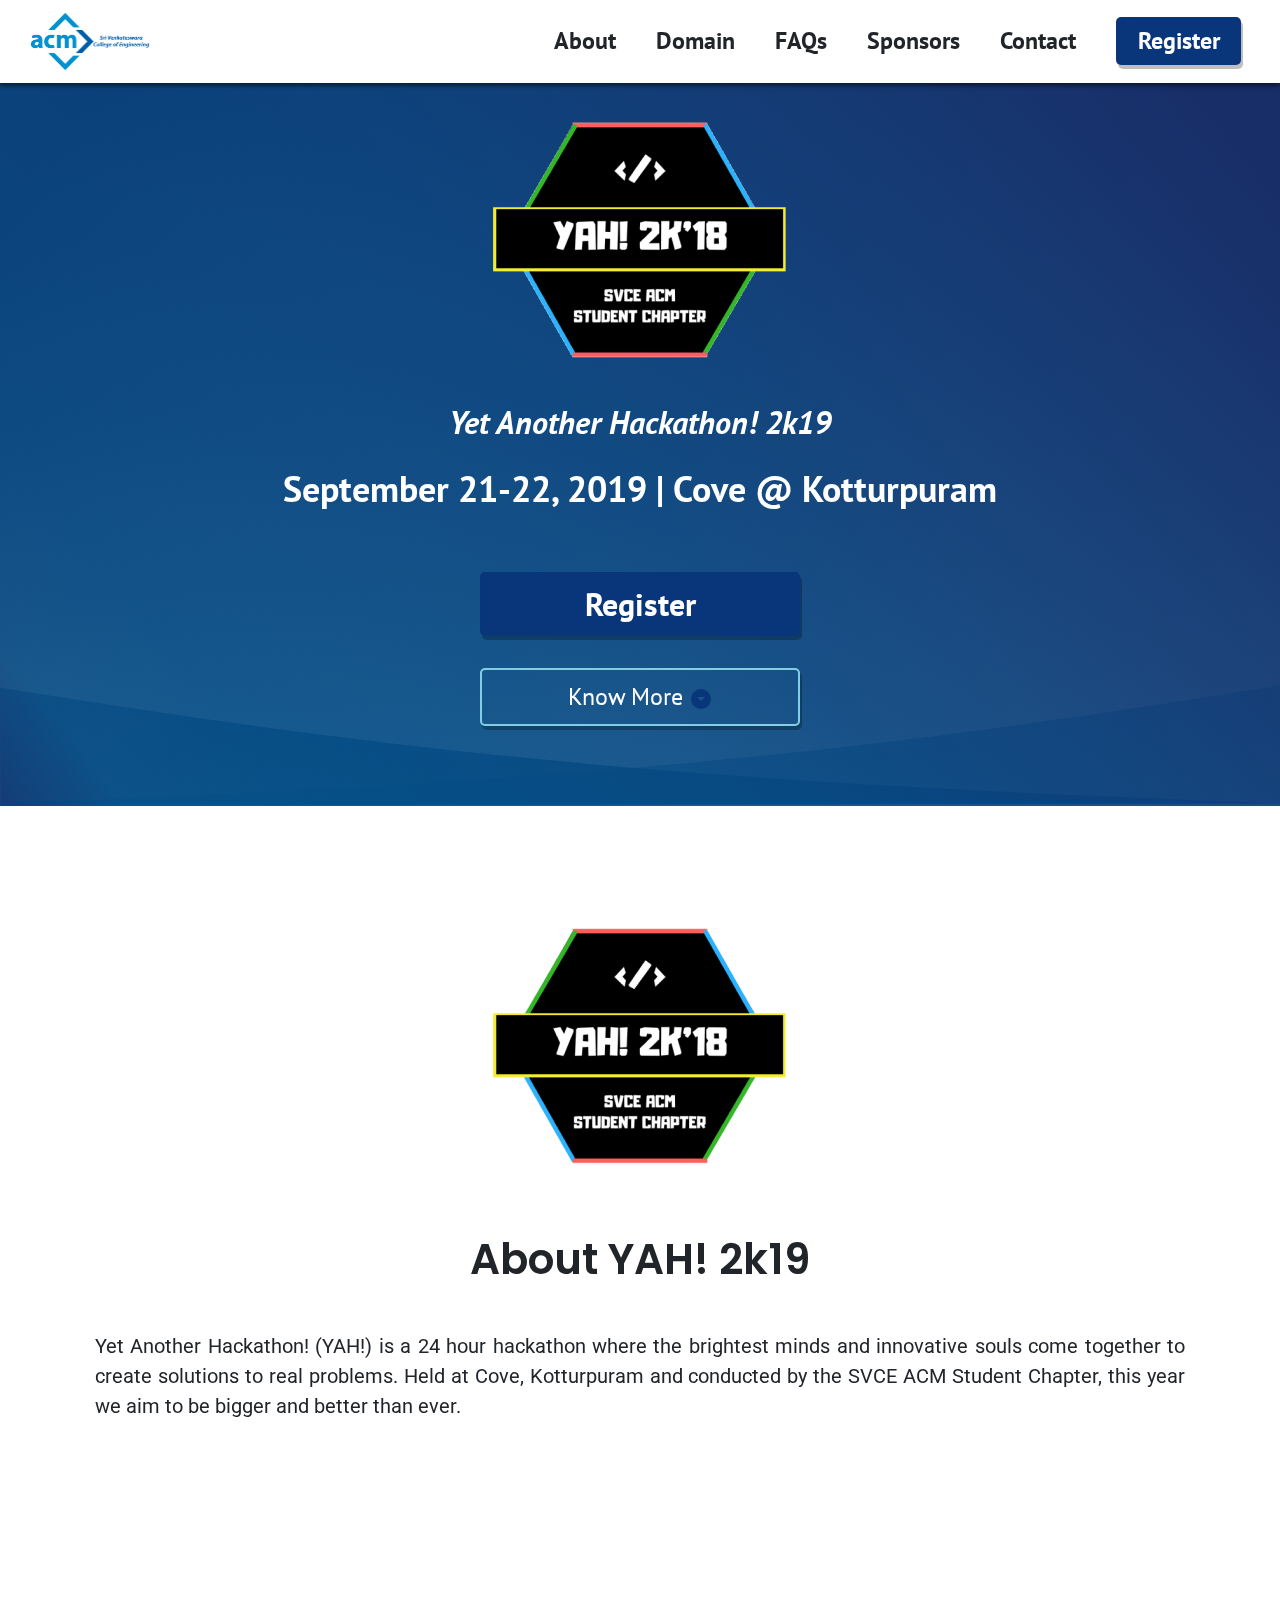
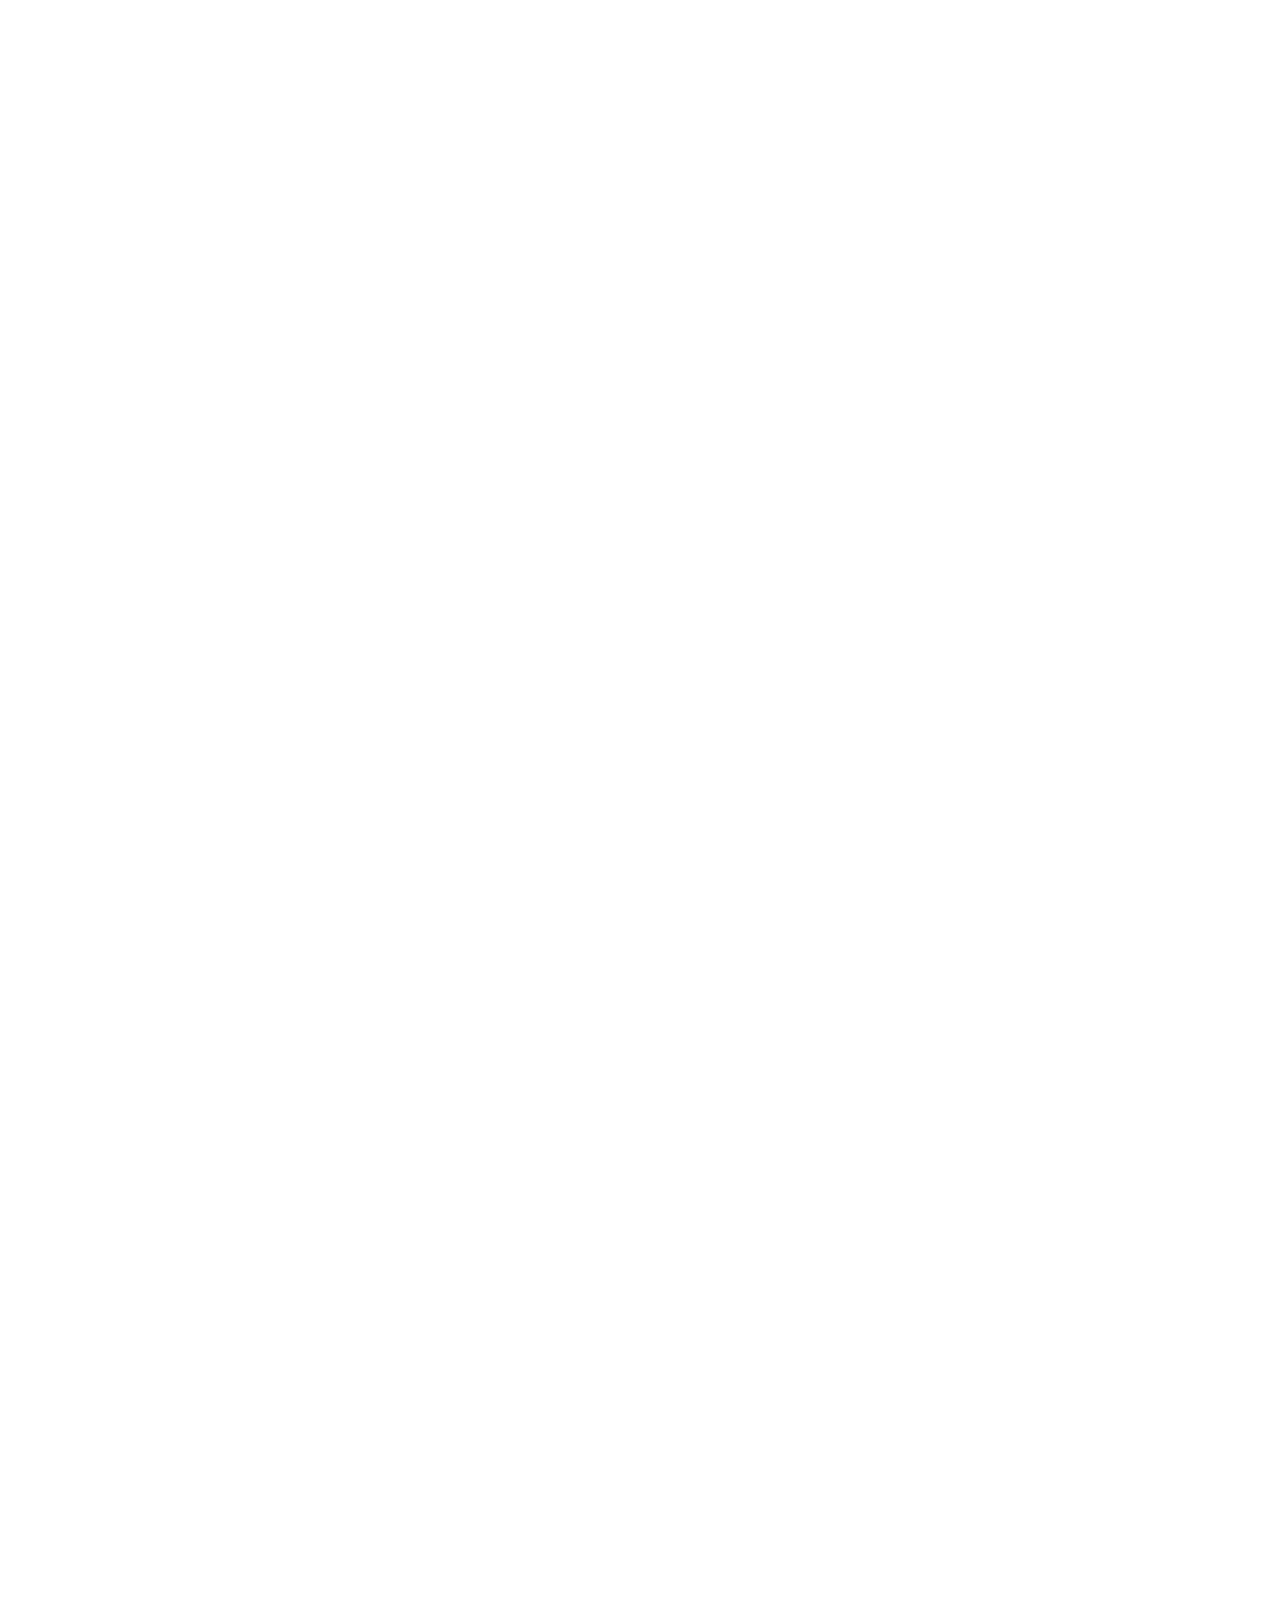
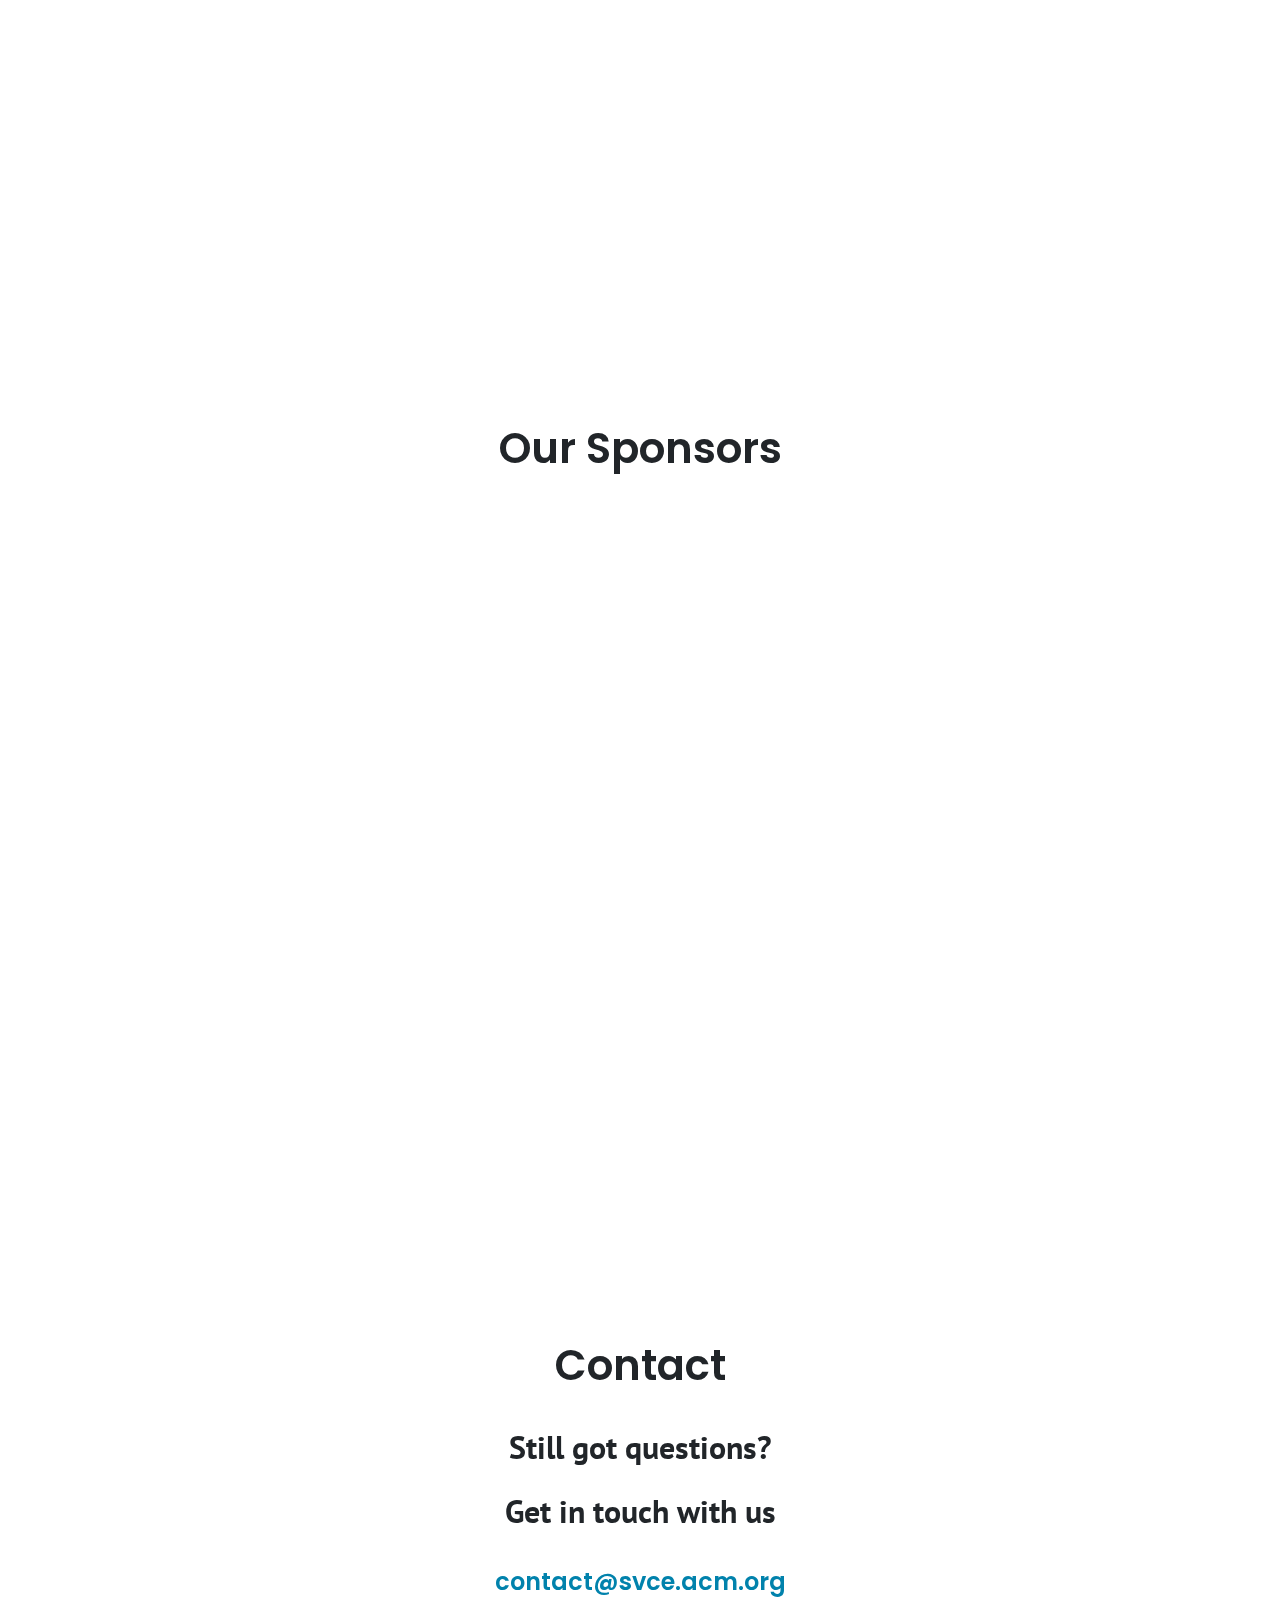
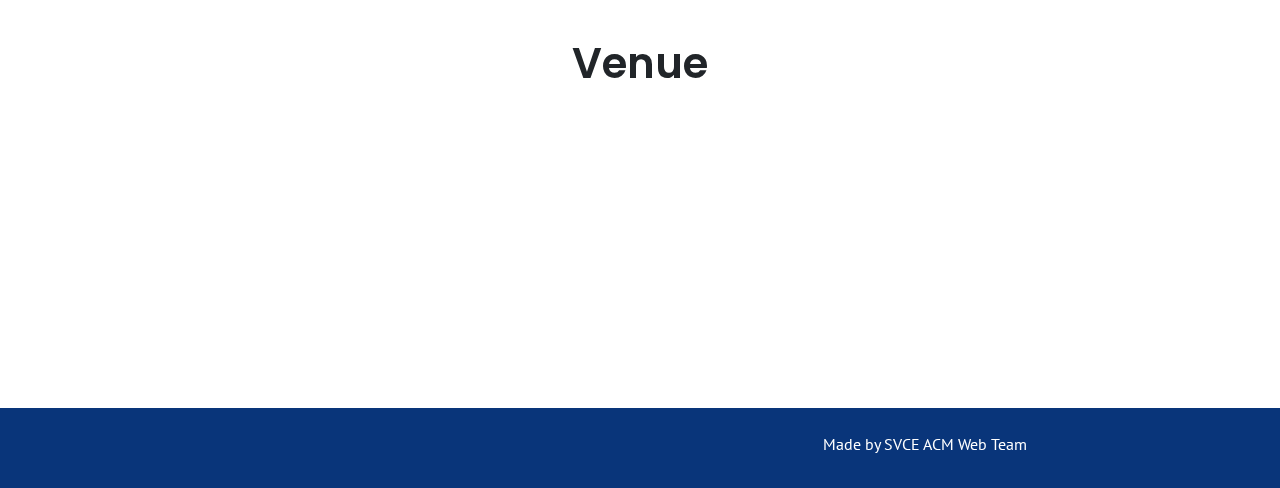
==== commit 02814f85: "Finished remaining parts of index page" ====
--- a/index.html
+++ b/index.html
@@ -41,14 +41,14 @@
                         <li class="nav-item">
                             <a class="nav-link" href="#sponsors" id="sponsors-nav">Sponsors</a>
                         </li>
-                        <li class="nav-item">
+                        <!-- <li class="nav-item">
                             <a class="nav-link" href="#agenda" id="agenda-nav">Agenda</a>
-                        </li>
+                        </li> -->
                         <li class="nav-item">
                             <a class="nav-link" href="#contact" id="contact-nav">Contact</a>
                         </li>
                         <li class="nav-item">
-                            <a class="nav-link btn-nav-link" href="#"><button type="button" class="btn" id="nav-register">Register</button>
+                            <a class="nav-link btn-nav-link" href="register.html"><button type="button" class="btn" id="nav-register">Register</button>
                             </a>
                         </li>
                     </ul>
@@ -67,14 +67,14 @@
                         <li class="nav-item">
                             <a class="nav-link" href="#sponsors" id="sponsors-nav">Sponsors</a>
                         </li>
-                        <li class="nav-item">
+                        <!-- <li class="nav-item">
                             <a class="nav-link" href="#agenda" id="agenda-nav">Agenda</a>
-                        </li>
+                        </li> -->
                         <li class="nav-item">
                             <a class="nav-link" href="#contact" id="contact-nav">Contact</a>
                         </li>
                         <li class="nav-item">
-                            <a class="nav-link btn-nav-link" href="#"><button type="button" class="btn" id="nav-register">Register</button>
+                            <a class="nav-link btn-nav-link" href="register.html"><button type="button" class="btn" id="nav-register">Register</button>
                             </a>
                         </li>
                     </ul>
@@ -87,8 +87,8 @@
                 <div id="container-logo">
                     <img id="logo-img" src="images/yahlogo.png" align="center" alt="Img not found" />
                 </div>
-                <p id="text1" class="text text-center">Second Edition</p>
-                <p id="text2" class="text text-center">August 29-30, 2019 | Chennai</p>
+                <p id="text1" class="text text-center">Yet Another Hackathon! 2k19</p>
+                <p id="text2" class="text text-center">September 21-22, 2019 | Cove @ Kotturpuram</p>
                 <div id="btn-whole-container">
                     <div class="btn-container">
                         <button class="register-btn" id="hero-register-btn">Register</button>
@@ -106,19 +106,15 @@
                     <img src="images/yahlogo.png">
                 </div>
                 <br>
-                <p class="text-center aboutheading">About YAH 2K19!</p>
+                <p class="text-center aboutheading">About YAH! 2k19</p>
                 <br>
                 <p class="text-justify aboutcontent">
-                    Lorem ipsum dolor sit amet, consectetur adipiscing elit. Sed a arcu quis ante iaculis accumsan a ac
-                    urna. In in volutpat felis. In bibendum mi eget faucibus euismod. Pellentesque habitant morbi tristique
-                    senectus et netus et malesuada fames ac turpis egestas. Nunc at luctus lorem. Donec elit elit, malesuada
-                    sit amet convallis ut, bibendum vitae turpis. Vestibulum tincidunt libero dignissim, euismod ante vel,
-                    condimentum ex. Pellentesque habitant morbi tristique senectus et netus et malesuada fames ac turpis egestas.
+                    Yet Another Hackathon! (YAH!) is a 24 hour hackathon where the brightest minds and innovative souls come together to create solutions to real problems. Held at Cove, Kotturpuram and conducted by the SVCE ACM Student Chapter, this year we aim to be bigger and better than ever.
                 </p>
                 <br>
-                <div class="text-center">
+                <!-- <div class="text-center">
                     <img src="images/hype.png" class="img-fluid abouthype">
-                </div>
+                </div> -->
             </div><!-- .container -->
         </section>
         <section id="domains-faqs">
@@ -127,27 +123,27 @@
                 <div class="row">
                     <div class="box-container col-lg-4 col-md-6">
                         <div class="box">
-                            Lorem Ipsum dolor sit
+                            Healthcare and medicine
                         </div>
                     </div><!-- .col-lg-4 -->
                     <div class="box-container col-lg-4 col-md-6">
                         <div class="box">
-                            Lorem Ipsum dolor sit
+                            Eco-friendly technology
                         </div>
                     </div><!-- .col-lg-4 -->
                     <div class="box-container col-lg-4 col-md-6">
                         <div class="box">
-                            Lorem Ipsum dolor sit
+                            Road safety and motor vehicles
                         </div>
                     </div><!-- .col-lg-4 -->
                     <div class="box-container col-lg-4 offset-lg-2 col-md-6">
                         <div class="box">
-                            Lorem Ipsum dolor sit
+                            Public service
                         </div>
                     </div><!-- .col-lg-4 -->
                     <div class="box-container col-lg-4 col-md-6 offset-md-3 offset-lg-0">
                         <div class="box">
-                            Lorem Ipsum dolor sit
+                            Finance and technology
                         </div>
                     </div><!-- .col-lg-4 -->
                 </div>
@@ -393,7 +389,7 @@
         <section id="sponsors" style="height: 100vh;">
             <h1 class="section-heading" id="heading-sponsors">Our Sponsors</h1>
         </section><!-- #sponsors -->
-        <section id="agenda">
+        <!-- <section id="agenda">
             <div class="custom-container">
                 <h1 class="section-heading">Agenda</h1>
                 <div class="custom-row">
@@ -404,34 +400,34 @@
                                 <p class="title">12:00 AM</p>
                                 <div class="timeline-body">
                                     <div class="text">Lorem ipsum dolor</div>
-                                </div><!-- .timeline-body -->
+                                </div>.timeline-body
                             </div>
                             <div class="entry">
                                 <p class="title">05:00 AM</p>
                                 <div class="timeline-body">
                                     <div class="text">Lorem ipsum dolor</div>
-                                </div><!-- .timeline-body -->
+                                </div>.timeline-body
                             </div>
                             <div class="entry">
                                 <p class="title">10:00 AM</p>
                                 <div class="timeline-body">
                                     <div class="text">Lorem ipsum dolor</div>
-                                </div><!-- .timeline-body -->
+                                </div>.timeline-body
                             </div>
                             <div class="entry">
                                 <p class="title">04:00 PM</p>
                                 <div class="timeline-body">
                                     <div class="text">Lorem ipsum dolor</div>
-                                </div><!-- .timeline-body -->
+                                </div>.timeline-body
                             </div>
                             <div class="entry">
                                 <p class="title">11:00 PM</p>
                                 <div class="timeline-body">
                                     <div class="text">Lorem ipsum dolor</div>
-                                </div><!-- .timeline-body -->
-                            </div>
-                        </div>
-                    </div><!-- agenda-container -->
+                                </div>.timeline-body
+                            </div>
+                        </div>
+                    </div>agenda-container
                     <div class="agenda-container">
                         <div class="cal-img-container"><img src="images/cal1.svg" alt=""></div>
                         <div class="timeline">
@@ -439,37 +435,37 @@
                                 <p class="title">12:00 AM</p>
                                 <div class="timeline-body">
                                     <div class="text">Lorem ipsum dolor</div>
-                                </div><!-- .timeline-body -->
+                                </div>.timeline-body
                             </div>
                             <div class="entry">
                                 <p class="title">05:00 AM</p>
                                 <div class="timeline-body">
                                     <div class="text">Lorem ipsum dolor</div>
-                                </div><!-- .timeline-body -->
+                                </div>.timeline-body
                             </div>
                             <div class="entry">
                                 <p class="title">10:00 AM</p>
                                 <div class="timeline-body">
                                     <div class="text">Lorem ipsum dolor</div>
-                                </div><!-- .timeline-body -->
+                                </div>.timeline-body
                             </div>
                             <div class="entry">
                                 <p class="title">04:00 PM</p>
                                 <div class="timeline-body">
                                     <div class="text">Lorem ipsum dolor</div>
-                                </div><!-- .timeline-body -->
+                                </div>.timeline-body
                             </div>
                             <div class="entry">
                                 <p class="title">11:00 PM</p>
                                 <div class="timeline-body">
                                     <div class="text">Lorem ipsum dolor</div>
-                                </div><!-- .timeline-body -->
-                            </div>
-                        </div>
-                    </div><!-- agenda-container -->
-                </div><!-- .row -->
-            </div><!-- .custom-container -->
-        </section>
+                                </div>.timeline-body
+                            </div>
+                        </div>
+                    </div>agenda-container
+                </div>.row
+            </div>.custom-container
+        </section> -->
         <section id="contact">
             <div class="container">
                 <br>
@@ -479,9 +475,9 @@
                 <p class="text-center text2">Still got questions?</p>
                 <p class="text-center text2">Get in touch with us</p>
                 <div class="row justify-content-center">
-                    <div class="p-2 text1 text3">
+                    <!-- <div class="p-2 text1 text3">
                         <span><i class="fas fa-phone-square"></i> <a class="external" href="tel:+919876543210">+91 98765 43210</a></span>
-                    </div>
+                    </div> -->
                     <div class="p-2 text1 text3">
                         <span><i class="fas fa-envelope"></i> <a class="external" href="mailto:contact@svce.acm.org">contact@svce.acm.org</a></span>
                     </div>
@@ -491,7 +487,7 @@
                 <h1 class="text-center text1">Venue</h1>
                 <br>
                 <!-- google map -->
-                <iframe src="https://maps.google.com/maps?q=svce&t=k&z=15&ie=UTF8&iwloc=&output=embed" scrolling="no" marginheight="0" marginwidth="0"></iframe>
+                <iframe src="https://www.google.com/maps/embed?pb=!1m18!1m12!1m3!1d3887.238824527393!2d80.23816125059733!3d13.020457817281693!2m3!1f0!2f0!3f0!3m2!1i1024!2i768!4f13.1!3m3!1m2!1s0x3a526737531dd6d5%3A0x7582dd758d72316e!2sCove%20%40%20Kotturpuram!5e0!3m2!1sen!2sin!4v1567781125500!5m2!1sen!2sin" width="600" height="450" frameborder="0" style="border:0;" allowfullscreen=""></iframe>
             </div>
         </section><!-- #contact -->
         <footer class="footer">
@@ -559,7 +555,9 @@
         $(this).toggleClass('is-closed');
         $(this).toggleClass('is-open');
         $('#menu-icon, #close-icon').toggleClass('hide');
-
+    });
+    $('#hero-register-btn').click(function() {
+        window.location.href = 'register.html';
     });
     </script>
 </body>
--- a/css/faq.css
+++ b/css/faq.css
@@ -30,6 +30,8 @@
     float:left;
     font-weight:bold;
     margin-bottom: 32px;
+    display: flex;
+    align-items: center;
 }
 
 .faqs{
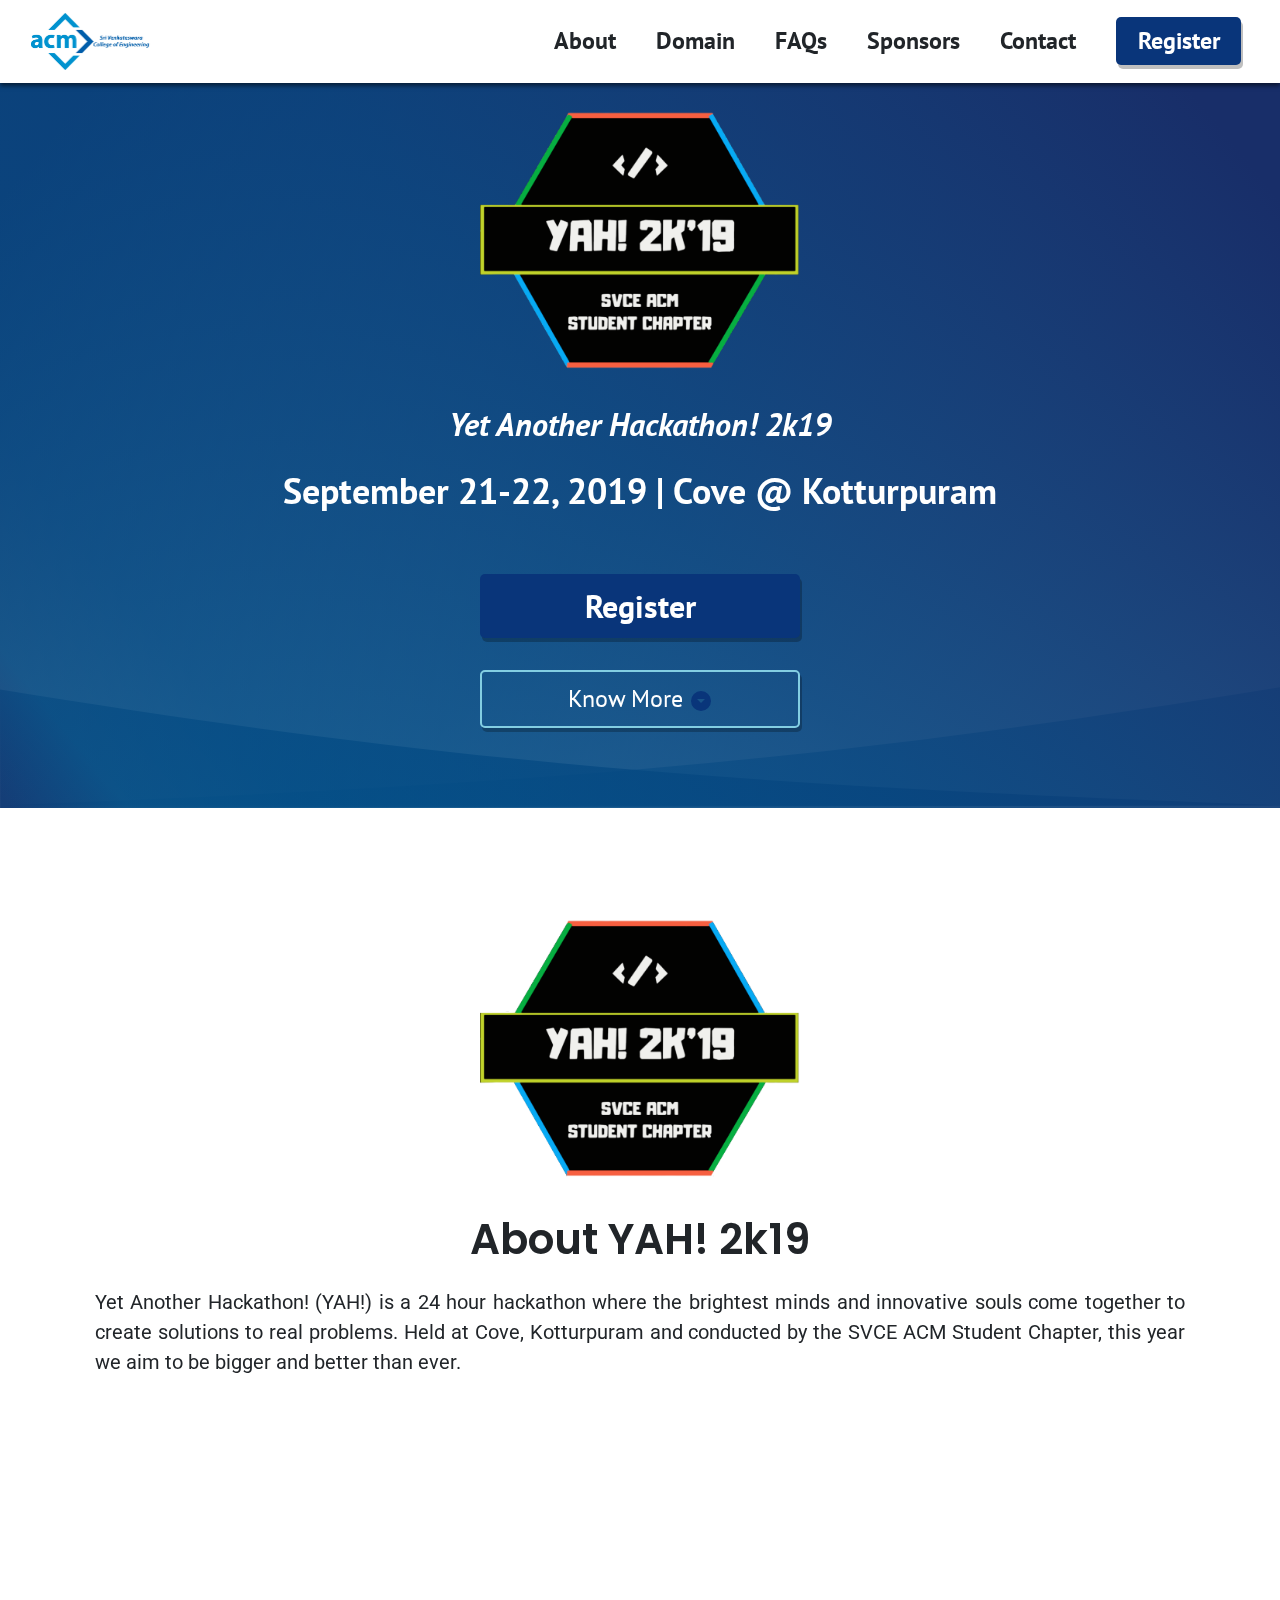
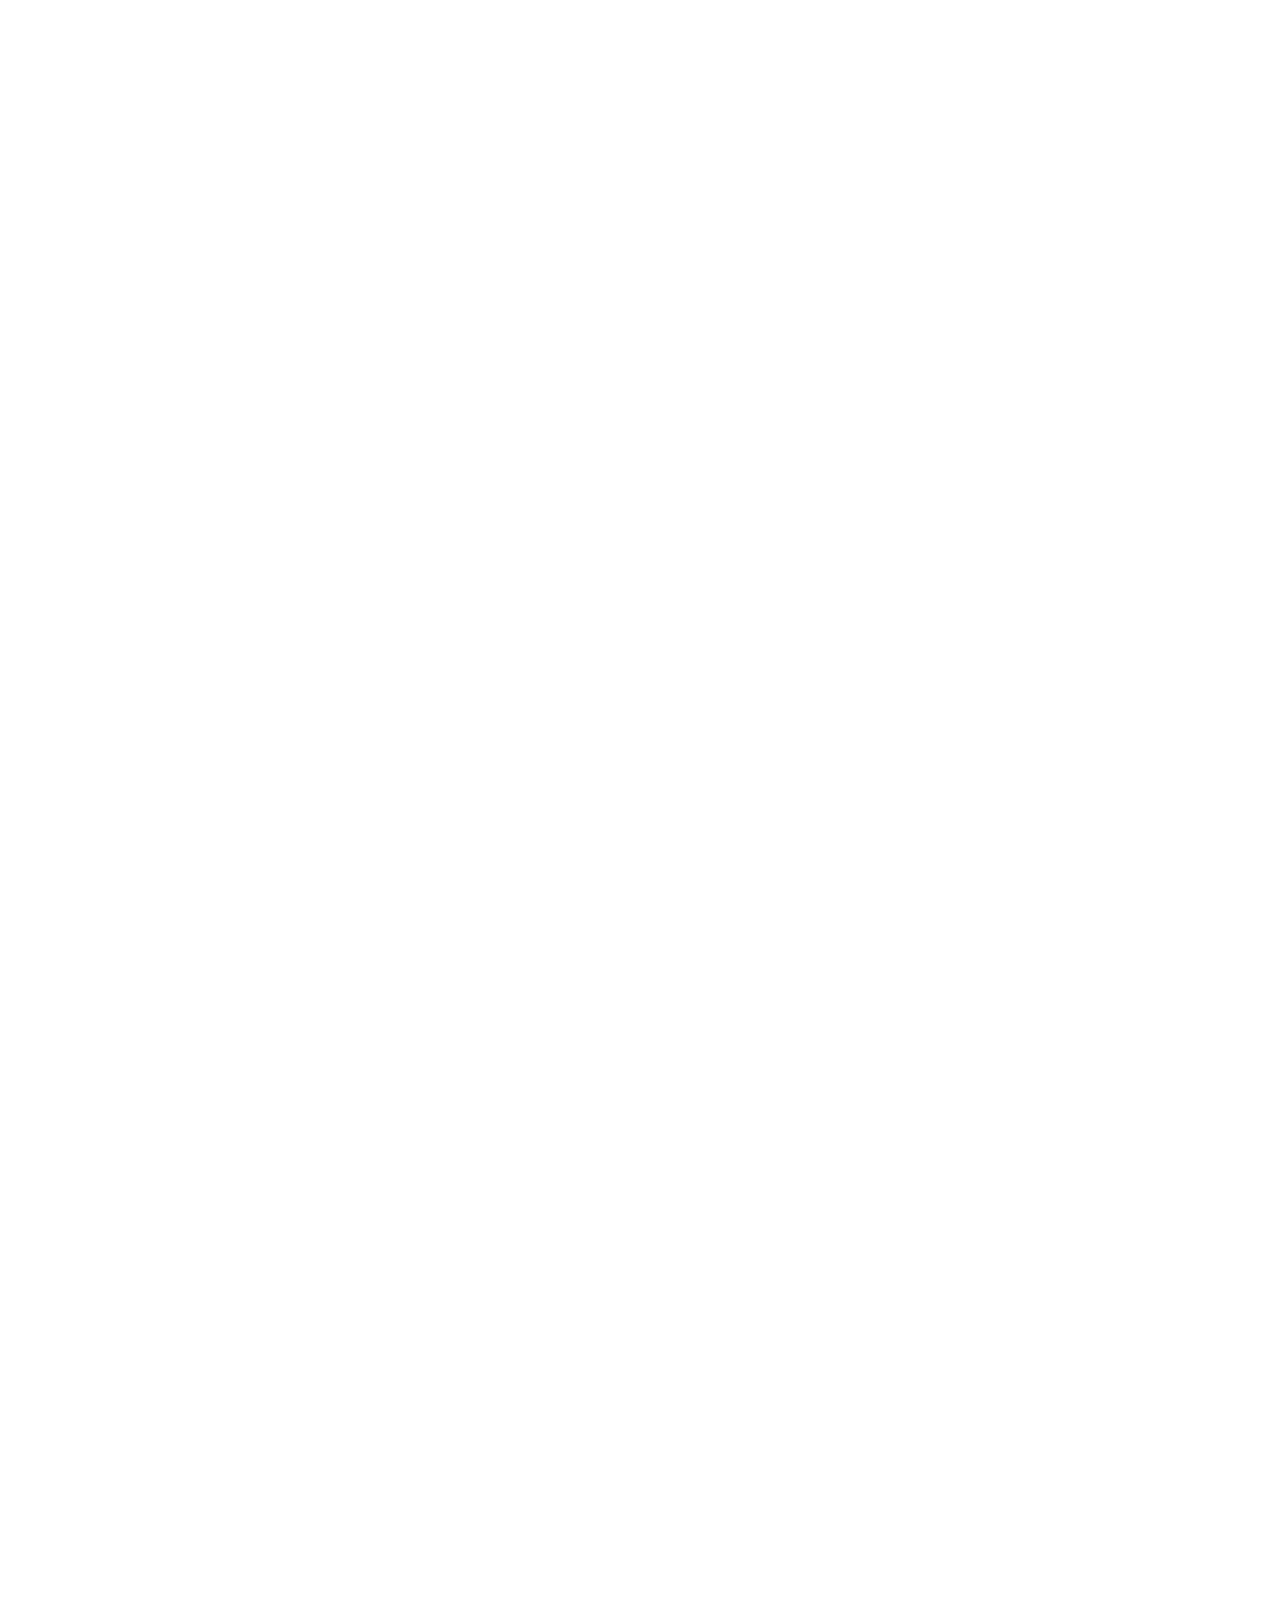
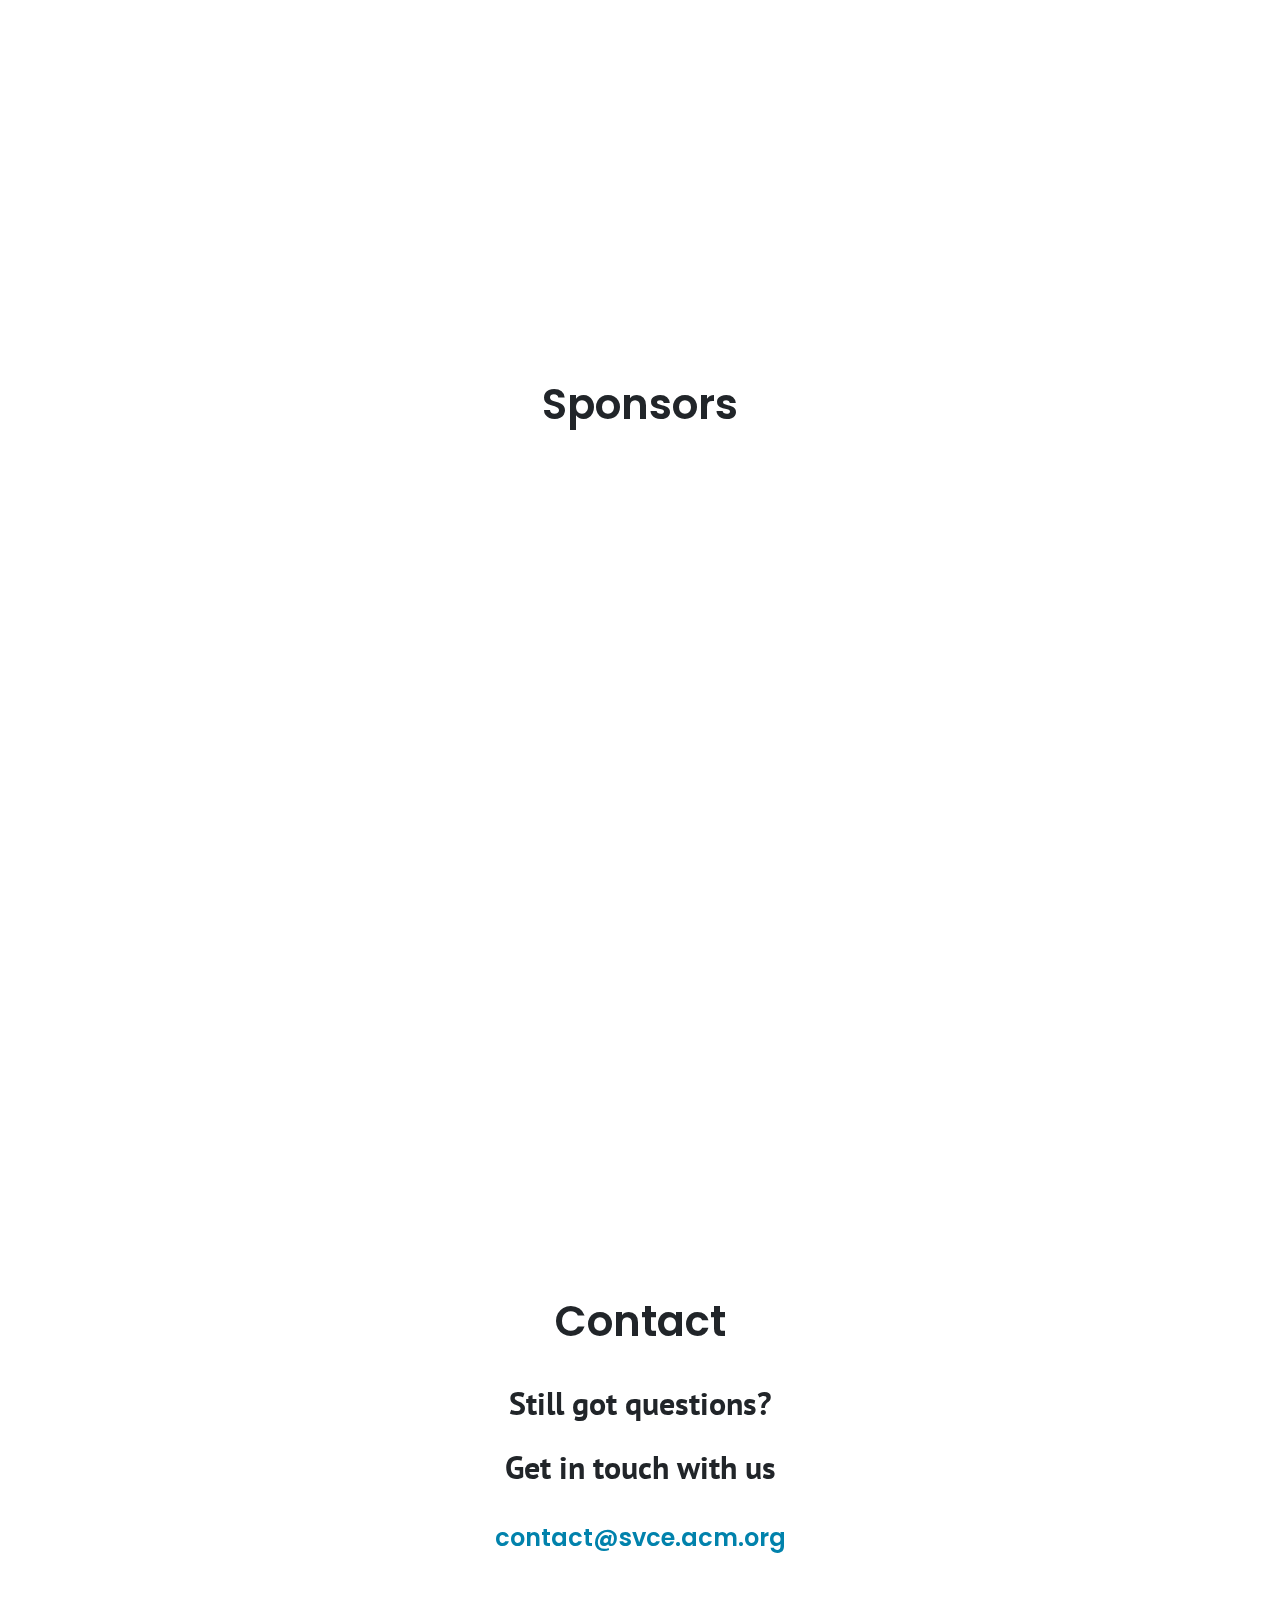
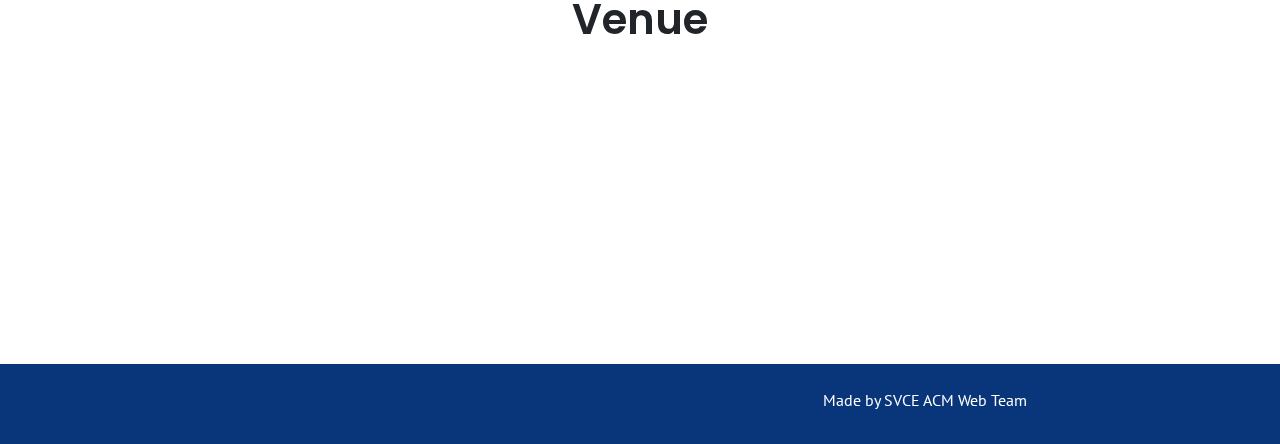
==== commit f3bec3dd: "Completed form validation, removed unwanted files, and several other changes" ====
--- a/index.html
+++ b/index.html
@@ -2,20 +2,28 @@
 <html>
 
 <head>
-    <title>Agenda</title>
+    <title>YAH! 2k19</title>
     <meta name="viewport" content="width=device-width, initial-scale=1.0">
     <link href="https://fonts.googleapis.com/css?family=Poppins|Roboto|PT+Sans&display=swap" rel="stylesheet">
     <link rel="stylesheet" href="https://stackpath.bootstrapcdn.com/bootstrap/4.3.1/css/bootstrap.min.css">
-    <link rel="text/javascript" href="https://stackpath.bootstrapcdn.com/bootstrap/4.3.1/js/bootstrap.min.js">
     <link href="https://fonts.googleapis.com/icon?family=Material+Icons" rel="stylesheet">
     <link rel="stylesheet" href="https://use.fontawesome.com/releases/v5.3.1/css/all.css" integrity="sha384-mzrmE5qonljUremFsqc01SB46JvROS7bZs3IO2EmfFsd15uHvIt+Y8vEf7N7fWAU" crossorigin="anonymous">
     <link rel="stylesheet" type="text/css" href="css/faq.css" />
-    <link rel="stylesheet" href="global.css">
-    <link rel="stylesheet" type="text/css" href="agenda.css">
+    <link rel="stylesheet" href="css/global.css">
+    <link rel="stylesheet" type="text/css" href="css/agenda.css">
     <link rel="stylesheet" type="text/css" href="css/yah_index.css" />
-    <link rel="stylesheet" type="text/css" href="navbar.css">
+    <link rel="stylesheet" type="text/css" href="css/navbar.css">
     <link rel="stylesheet" href="css/about.css">
     <link rel="stylesheet" type="text/css" href="css/contact.css" />
+    <!-- Global site tag (gtag.js) - Google Analytics -->
+    <script async src="https://www.googletagmanager.com/gtag/js?id=UA-138009901-2"></script>
+    <script>
+        window.dataLayer = window.dataLayer || [];
+        function gtag(){dataLayer.push(arguments);}
+        gtag('js', new Date());
+
+        gtag('config', 'UA-138009901-2');
+    </script>
 </head>
 
 <body>
@@ -85,7 +93,7 @@
             <div id="container">
                 <!-- container for logo -->
                 <div id="container-logo">
-                    <img id="logo-img" src="images/yahlogo.png" align="center" alt="Img not found" />
+                    <img class="logo" id="logo-img" src="images/yahlogo.png" align="center" alt="Img not found" />
                 </div>
                 <p id="text1" class="text text-center">Yet Another Hackathon! 2k19</p>
                 <p id="text2" class="text text-center">September 21-22, 2019 | Cove @ Kotturpuram</p>
@@ -98,16 +106,14 @@
                     </div><!-- .btn-container -->
                 </div><!-- .btn-whole-container -->
             </div>
-            <img src="heroelem.svg" id="heroelem">
+            <img src="images/heroelem.svg" id="heroelem">
         </section><!-- #hero -->
         <section id="about">
             <div class="container">
                 <div class="text-center">
-                    <img src="images/yahlogo.png">
-                </div>
-                <br>
+                    <img class="logo" src="images/yahlogo.png">
+                </div>
                 <p class="text-center aboutheading">About YAH! 2k19</p>
-                <br>
                 <p class="text-justify aboutcontent">
                     Yet Another Hackathon! (YAH!) is a 24 hour hackathon where the brightest minds and innovative souls come together to create solutions to real problems. Held at Cove, Kotturpuram and conducted by the SVCE ACM Student Chapter, this year we aim to be bigger and better than ever.
                 </p>
@@ -387,7 +393,18 @@
             </div>
         </section>
         <section id="sponsors" style="height: 100vh;">
-            <h1 class="section-heading" id="heading-sponsors">Our Sponsors</h1>
+            <h1 class="section-heading" id="heading-sponsors">Sponsors</h1>
+            <!-- <div class="container">
+                <p class="text-center aboutheading">Interested in sponsoring the hackathon?</p>
+                <br>
+                <p class="text-justify aboutcontent">
+                    Contact us at <a href="mailto:sponsors@svce.acm.org">sponsors@svce.acm.org</a>
+                </p>
+                <br>
+                <div class="text-center">
+                    <img src="images/hype.png" class="img-fluid abouthype">
+                </div>
+            </div>.container -->
         </section><!-- #sponsors -->
         <!-- <section id="agenda">
             <div class="custom-container">
@@ -532,7 +549,6 @@
         </footer>
     </div><!-- #main-container -->
     <script src="https://code.jquery.com/jquery-3.3.1.slim.min.js" integrity="sha384-q8i/X+965DzO0rT7abK41JStQIAqVgRVzpbzo5smXKp4YfRvH+8abtTE1Pi6jizo" crossorigin="anonymous"></script>
-    <script src="https://cdnjs.cloudflare.com/ajax/libs/popper.js/1.14.3/umd/popper.min.js" integrity="sha384-ZMP7rVo3mIykV+2+9J3UJ46jBk0WLaUAdn689aCwoqbBJiSnjAK/l8WvCWPIPm49" crossorigin="anonymous"></script>
     <script src="https://stackpath.bootstrapcdn.com/bootstrap/4.3.1/js/bootstrap.min.js"></script>
     <script>
     $('.navbar-toggler').click(function() {
--- a/css/global.css
+++ b/css/global.css
@@ -0,0 +1,73 @@
+html {
+	scroll-behavior: smooth;
+}
+
+.section-heading {
+	font-family: Poppins;
+	font-style: normal;
+	font-weight: 600;
+	font-size: 42px;
+	line-height: 63px;
+	text-align: center;
+}
+
+a:not(.external) {
+	color: inherit;
+	text-decoration: none;
+}
+a.external {
+	color: #0182AC;
+}
+
+#main-container {
+	position: relative;
+	transition: 300ms;
+	left: 0;
+}
+
+.logo {
+    max-width: 320px;
+    max-height: 320px;
+}
+
+section {
+	padding: 80px;
+}
+
+body {
+	font-size: 16px;
+	margin: 0;
+	overflow-x: hidden;
+}
+
+
+button {
+    cursor: pointer;
+}
+
+button:active {
+    transform: translateY(2px);
+}
+
+button:focus {
+    outline: 0;
+}
+
+@media screen and (max-width: 900px) {
+	section {
+		padding: 60px 30px;
+	}
+}
+
+@media screen and (max-width: 400px) {
+	section {
+		padding: 30px 20px;
+	}
+	.logo {
+		max-height: 240px;
+		max-width: 240px;
+	}
+	.agenda-container {
+		padding: 32px 10px !important;
+	}
+}--- a/css/agenda.css
+++ b/css/agenda.css
@@ -0,0 +1,98 @@
+#agenda {
+	color: white;
+	background: linear-gradient(231.04deg, #182E69 8.35%, rgba(8, 67, 125, 0.805815) 53.05%, rgba(0, 88, 143, 0.550592) 84.58%, rgba(0, 109, 158, 0.389124) 93.35%, rgba(1, 130, 172, 0) 99.45%),
+	linear-gradient(128.99deg, #182E69 8.4%, rgba(8, 67, 125, 0.805815) 53.34%, rgba(0, 88, 143, 0.550592) 85.05%, rgba(0, 109, 158, 0.389124) 99.99%, rgba(1, 130, 172, 0) 100%);
+}
+
+.custom-row {
+	display: flex;
+	flex-direction: row;
+	justify-content: space-around;
+}
+
+.agenda-container {
+	background: rgba(24,46,105,0.85);
+	mix-blend-mode: normal;
+	border-radius: 15px;
+	width: 100%;
+	max-width: 402px !important;
+	padding: 32px;
+	box-sizing: border-box;
+	margin-top: 56px;
+    box-shadow: 4px 4px 4px rgba(0, 0, 0, 0.25), 0px 4px 4px rgba(0, 0, 0, 0.25);
+}
+
+.agenda-container:nth-child(2) {
+	margin-left: 30px;
+}
+
+.cal-img-container {
+	display: flex;
+	justify-content: center;
+}
+
+.timeline {
+	position: relative;
+	margin: 60px 20px;
+}
+
+.timeline:before {
+    width: 3px;
+    bottom: 0;
+    background: #0182AC;
+    content: "";
+    position: absolute;
+    top: 10px;
+    left: 90px;
+}
+
+.entry {
+	position: relative;
+	margin-bottom: 16px;
+}
+
+.entry:before {
+	content: ' ';
+    position: absolute;
+    height: 7px;
+    width: 7px;
+    top: 10px;
+    left: 88px;
+    border-radius: 50%;
+    background-color: #fff;
+}
+
+.title {
+	float: left;
+	margin: 0 25px 0 0;
+	font-family: Roboto;
+	font-weight: bold;
+	font-size: 16px;
+}
+
+.timeline-body {
+	position: relative;
+	overflow: hidden;
+}
+
+.timeline-body .text {
+	font-family: Roboto;
+	font-size: 18px;
+	padding-left: 30px;
+}
+
+@media screen and (min-width: 992px) {
+	.custom-container {
+		max-width: 992px;
+		margin: 0 auto;
+	}
+}
+ @media screen and (min-width: 300px) and (max-width: 900px) {
+	#agenda .custom-container .custom-row {
+		flex-direction: column;
+		align-items: center;
+	}
+	.agenda-container:nth-child(2) {
+		margin-left: 0;
+	}
+} 
--- a/css/yah_index.css
+++ b/css/yah_index.css
@@ -68,4 +68,11 @@
     bottom: 0;
     width: 100%;
     z-index: -999;
+}
+
+@media screen and (max-width: 400px) {
+    #container-logo {
+        margin-top: 40px;
+    }
+    
 }--- a/css/navbar.css
+++ b/css/navbar.css
@@ -0,0 +1,74 @@
+#mainnav{
+	background: #FFFFFF;
+	box-shadow: 0px 3px 4px rgba(0, 0, 0, 0.5);
+	transition: 300ms;
+	width: 100%;
+}
+
+.hide {
+	display: none;
+}
+
+#acmicon{
+	width: 120px;
+}
+
+.nav-item {
+	display: flex;
+	align-items: center;
+	margin-left: 24px;
+}
+.nav-link {
+	font-family: 'PT Sans', sans-serif;
+	font-weight: bold;
+	font-size: 24px;
+	text-align: center;
+	color: #000;
+}
+
+.nav-link:hover {
+	color: #0182AC;
+}
+
+.btn-nav-link {
+	padding: 0;
+}
+
+#nav-register {
+	width: 125px;
+    box-shadow: 2px 4px 0px rgba(0, 0, 0, 0.25);
+
+	font-size: inherit;
+	color: white;
+	background: #09357A;
+    border-radius: 5px;
+    font-weight: bold;
+    border: none;
+}
+
+.navbar-mob-container {
+	position: fixed;
+	display: flex;
+	justify-content: center;
+	padding: 32px;
+	top: 0;
+	left: 100%;
+	transition: 100ms;
+	z-index: -999;
+}
+
+.navbar-mob-container.show {
+	right: 0;
+	left: 50%;
+	height: 100%;
+	visibility: visible;
+}
+
+.navbar-mob-container .navbar-mob {
+	padding: 0;
+}
+
+.navbar-mob-container .navbar-mob .nav-item {
+	margin: 0;
+}
+
--- a/css/contact.css
+++ b/css/contact.css
@@ -2,7 +2,6 @@
 
 footer{
 		background:#09357A;
-		height:100%;
 		width:100%;
 }
 
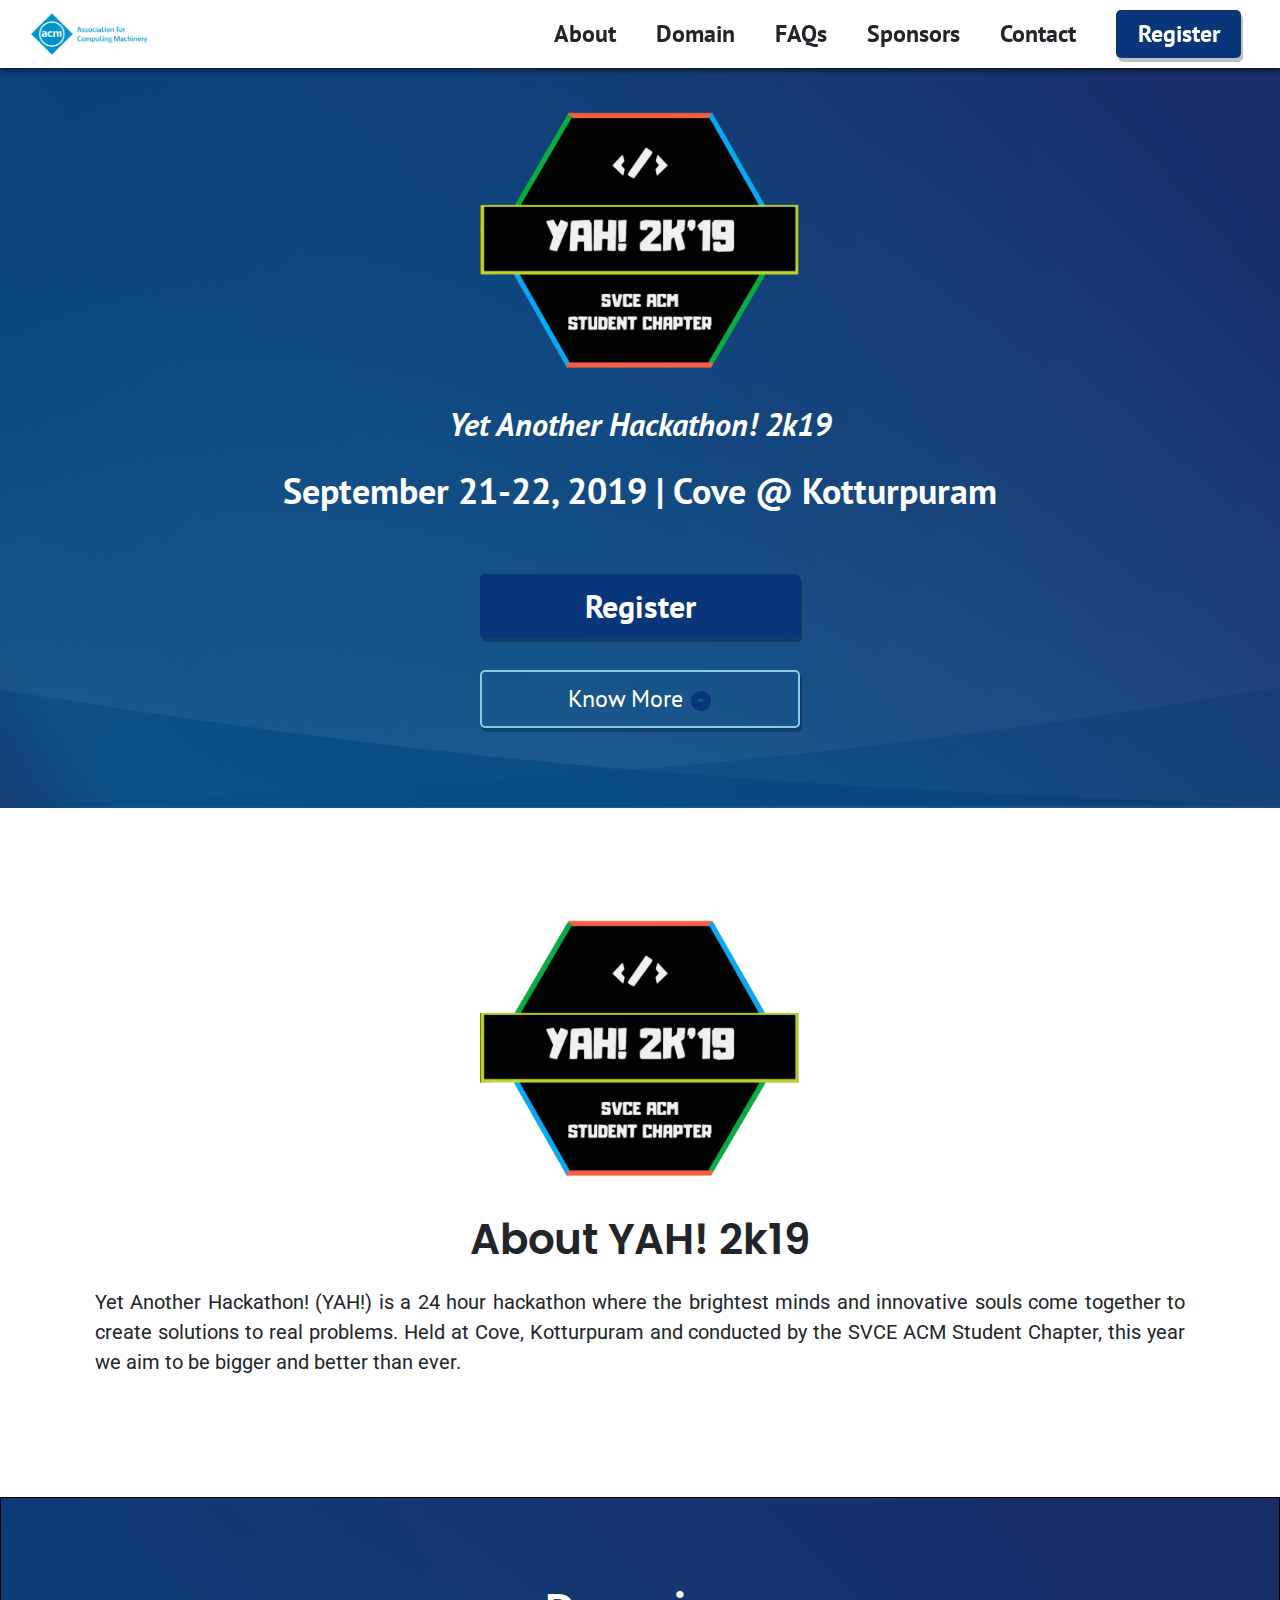
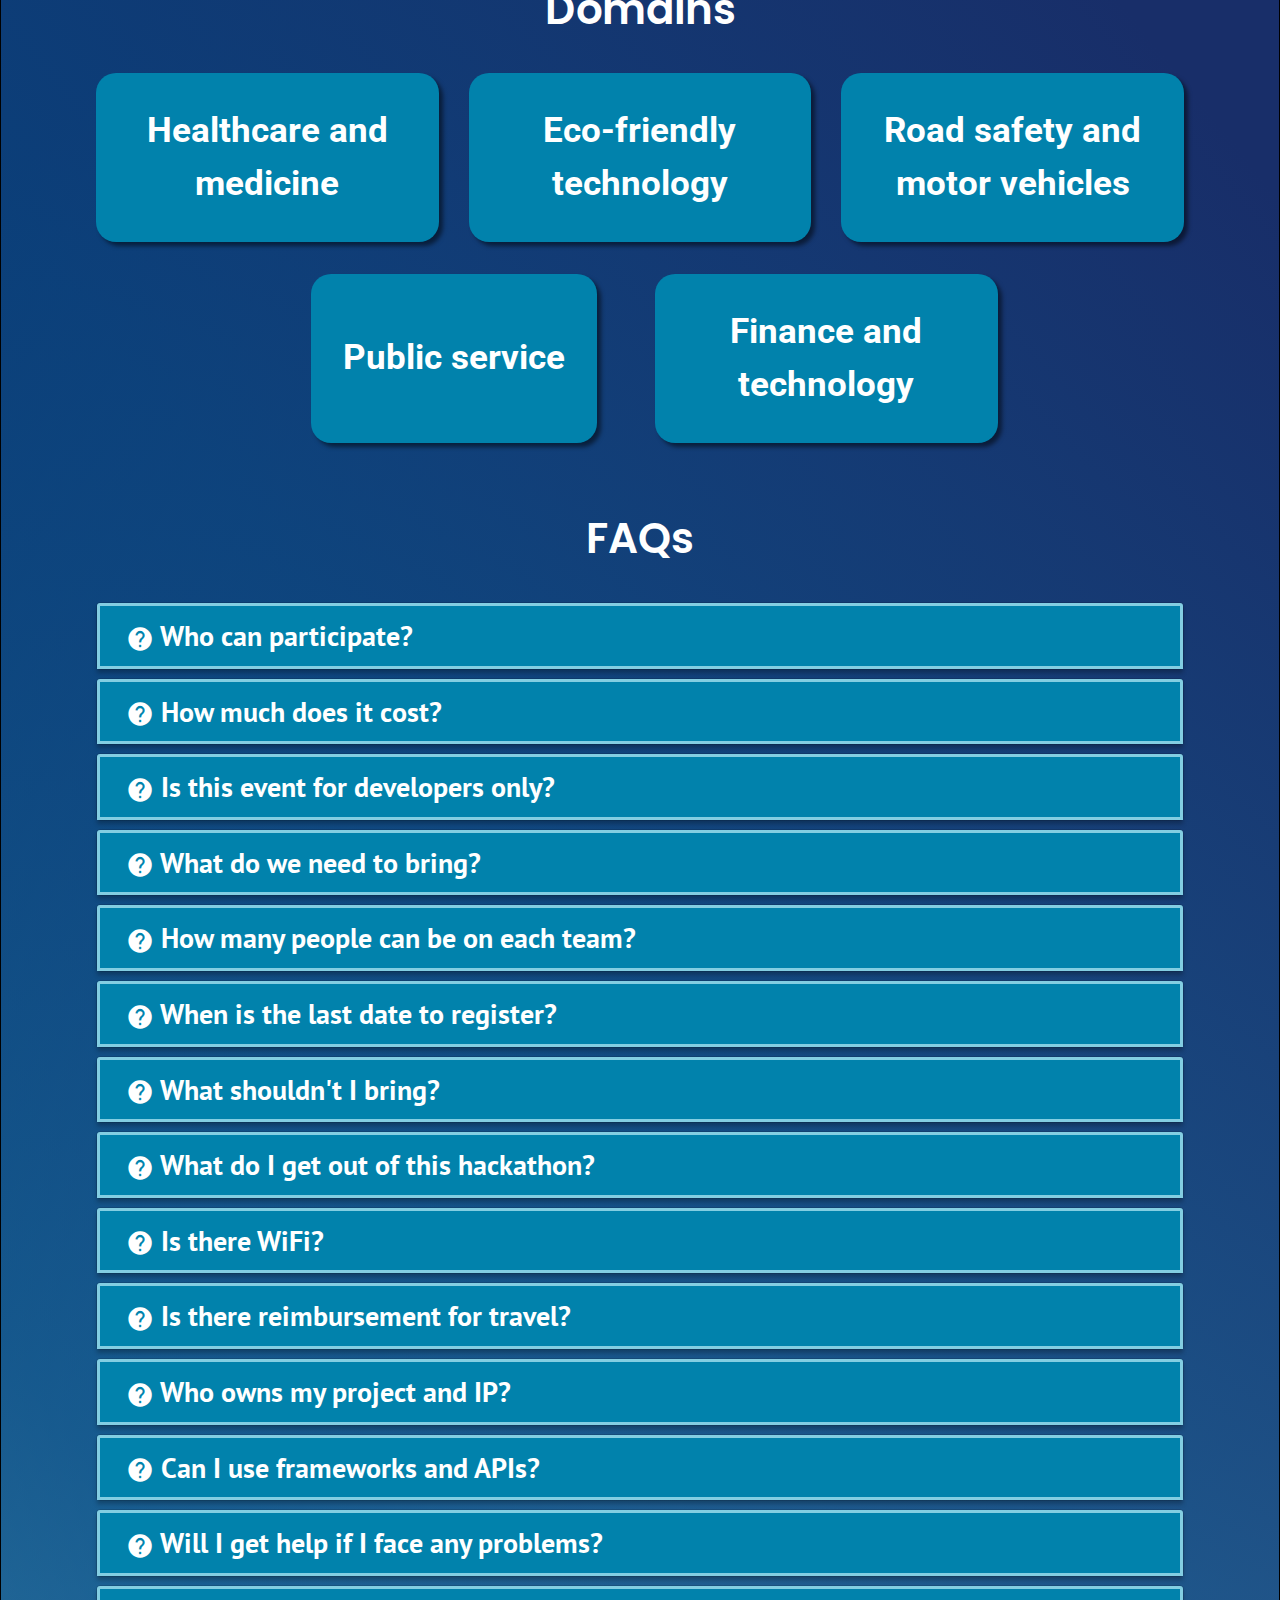
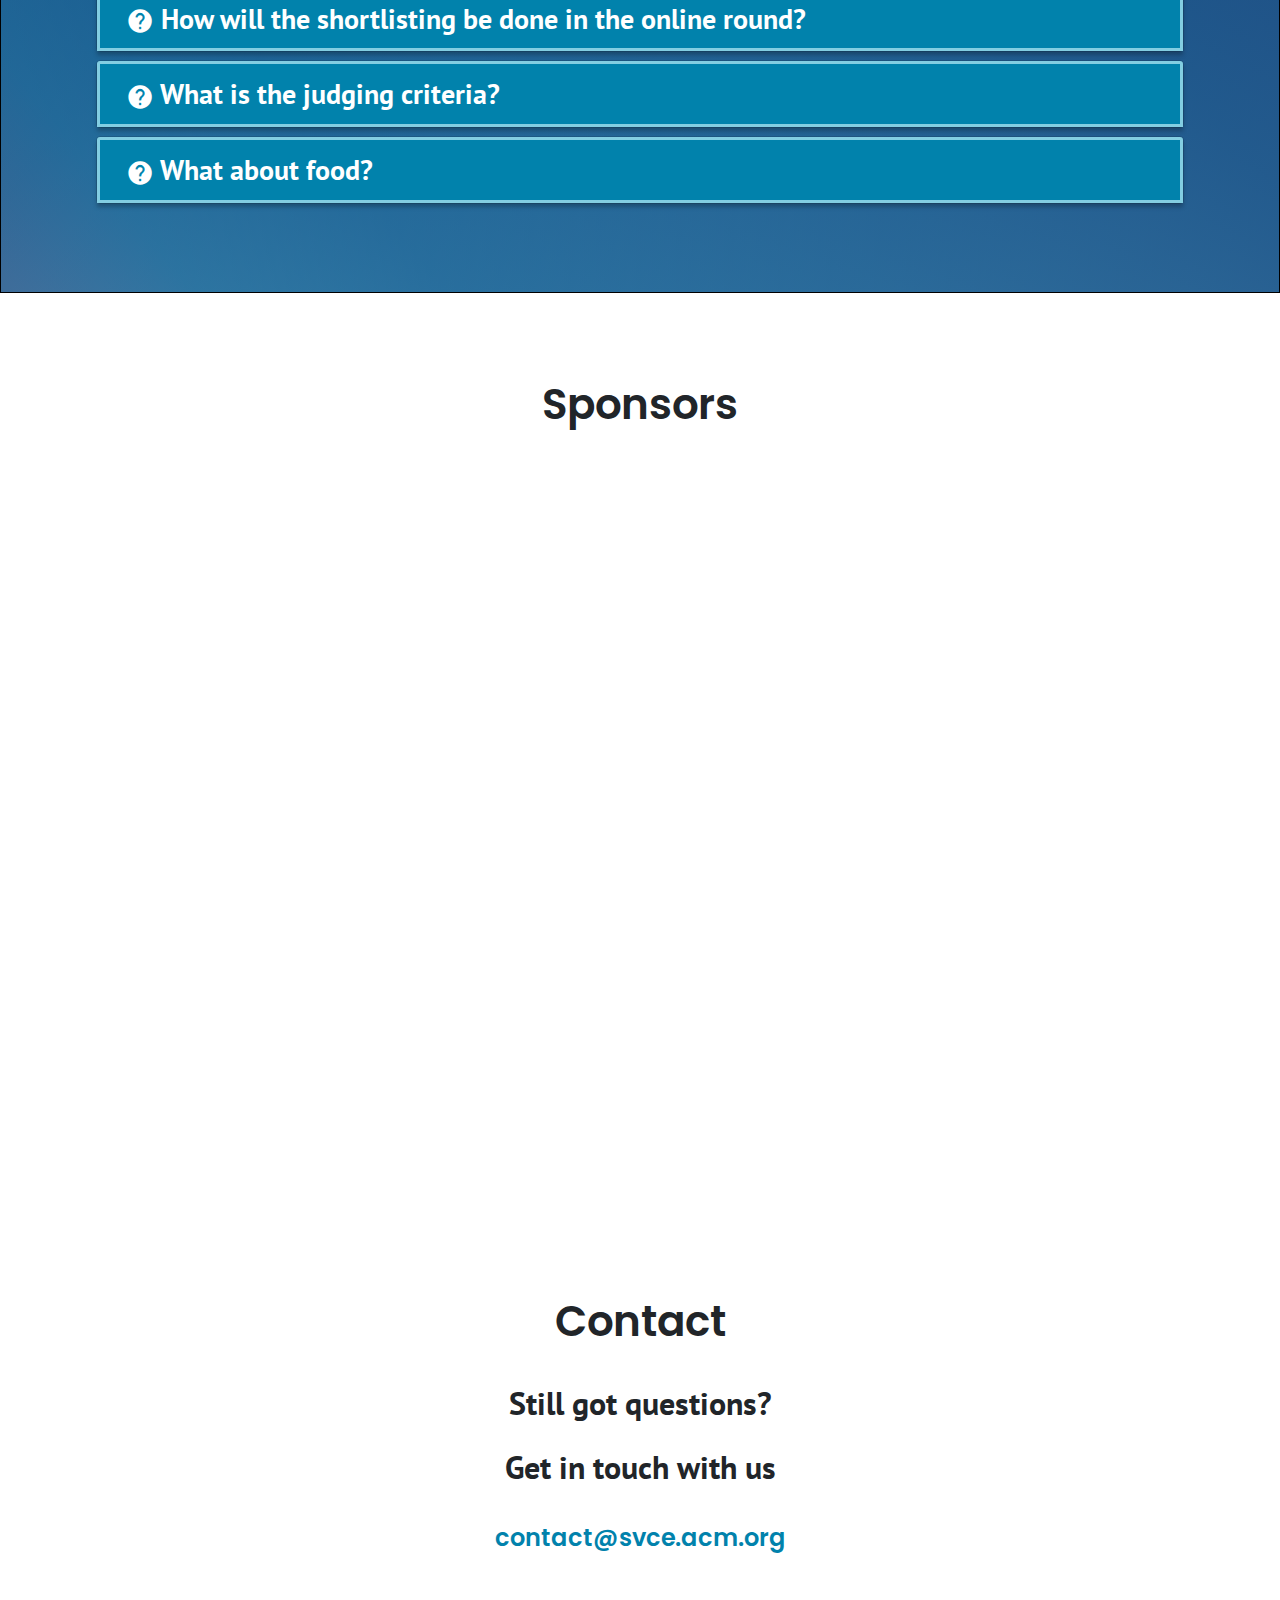
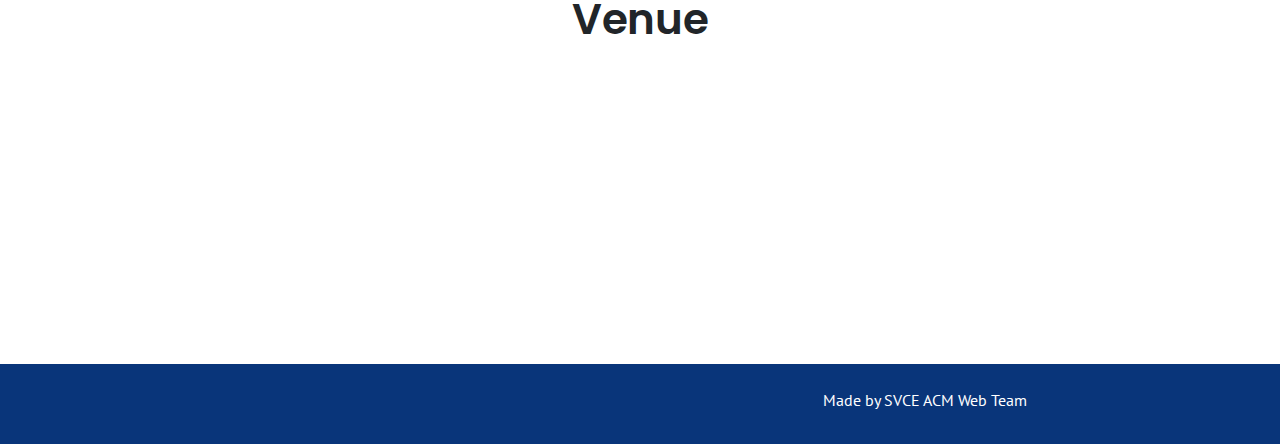
==== commit 544acbd2: "Finalised content and registration process" ====
--- a/index.html
+++ b/index.html
@@ -180,7 +180,7 @@
                         </div>
                         <div id="collapseTwo" class="collapse" aria-labelledby="headingTwo" data-parent="#accordion">
                             <div class="card-body">
-                                Rs. 500 per person. We'll take care of all your meals & refreshments! You'll pay this only if you're selected for the on-site round. Online round is free of cost!
+                                Rs. 420 per person. We'll take care of all your meals & refreshments! You'll pay this only if you're selected for the on-site round. Online round is free of cost!
                             </div>
                         </div>
                     </div>
@@ -210,7 +210,7 @@
                         <div id="collapseFour" class="collapse" aria-labelledby="headingFour" data-parent="#accordion">
                             <div class="card-body">
                                 A hackathon is a very hands-on and grassroots event. You will have to bring your laptops, mobile phones, Oculus Rifts, wearable devices,
-                                or anything that you can use in your product but above all, come in with a proper night’s sleep and your brain! :P
+                                or anything that you can use in your product but above all, come in with a proper night's sleep and your brain! :P
                             </div>
                         </div>
                     </div>
@@ -230,10 +230,24 @@
                         </div>
                     </div>
                     <div class="card">
+                        <div class="card-header round-border" id="headingFourteen">
+                            <h5 class="mb-0">
+                                <button class="btn-accordion" data-toggle="collapse" data-target="#collapseFourteen" aria-expanded="true" aria-controls="collapseEleven">
+                                    <i class="material-icons help-icon">help</i> When is the last date to register?
+                                </button>
+                            </h5>
+                        </div>
+                        <div id="collapseFourteen" class="collapse" aria-labelledby="headingFourteen" data-parent="#accordion">
+                            <div class="card-body">
+                                Registrations will close at 11:59 PM, 17th September, 2019. We will announce the shortlisted teams shortly after that. If selected, you'll be expected to make the payment before 19th September, 2019.
+                            </div>
+                        </div>
+                    </div>
+                    <div class="card">
                         <div class="card-header round-border" id="headingSix">
                             <h5 class="mb-0">
                                 <button class="btn-accordion" data-toggle="collapse" data-target="#collapseSix" aria-expanded="true" aria-controls="collapseSix">
-                                    <i class="material-icons help-icon">help</i> What shouldn’t I bring?
+                                    <i class="material-icons help-icon">help</i> What shouldn't I bring?
                                 </button>
                             </h5>
                         </div>
@@ -344,21 +358,7 @@
                             </div>
                         </div>
                     </div>
-                    <div class="card">
-                        <div class="card-header round-border" id="headingFourteen">
-                            <h5 class="mb-0">
-                                <button class="btn-accordion" data-toggle="collapse" data-target="#collapseFourteen" aria-expanded="true" aria-controls="collapseEleven">
-                                    <i class="material-icons help-icon">help</i> When is the last date to register?
-                                </button>
-                            </h5>
-                        </div>
-                        <div id="collapseFourteen" class="collapse" aria-labelledby="headingFourteen" data-parent="#accordion">
-                            <div class="card-body">
-                                Registrations will close at <insert date here>. We will announce the shortlisted teams around <insert date here>.
-                                        If selected, you'll be expected to make the payment before <insert date here></insert>
-                            </div>
-                        </div>
-                    </div>
+                    
                     <div class="card">
                         <div class="card-header round-border" id="headingFifteen">
                             <h5 class="mb-0">
--- a/css/faq.css
+++ b/css/faq.css
@@ -1,7 +1,6 @@
 #domains-faqs {
     background: linear-gradient(231.04deg, #182E69 8.35%, rgba(8, 67, 125, 0.805815) 53.05%, rgba(0, 88, 143, 0.550592) 84.58%, rgba(0, 109, 158, 0.389124) 93.35%, rgba(1, 130, 172, 0) 99.45%),
     linear-gradient(128.99deg, #182E69 8.4%, rgba(8, 67, 125, 0.805815) 53.34%, rgba(0, 88, 143, 0.550592) 85.05%, rgba(0, 109, 158, 0.389124) 99.99%, rgba(1, 130, 172, 0) 100%);
-    mix-blend-mode: soft-light;
     border: 1px solid #000000;
     box-sizing: border-box;
     color: white;
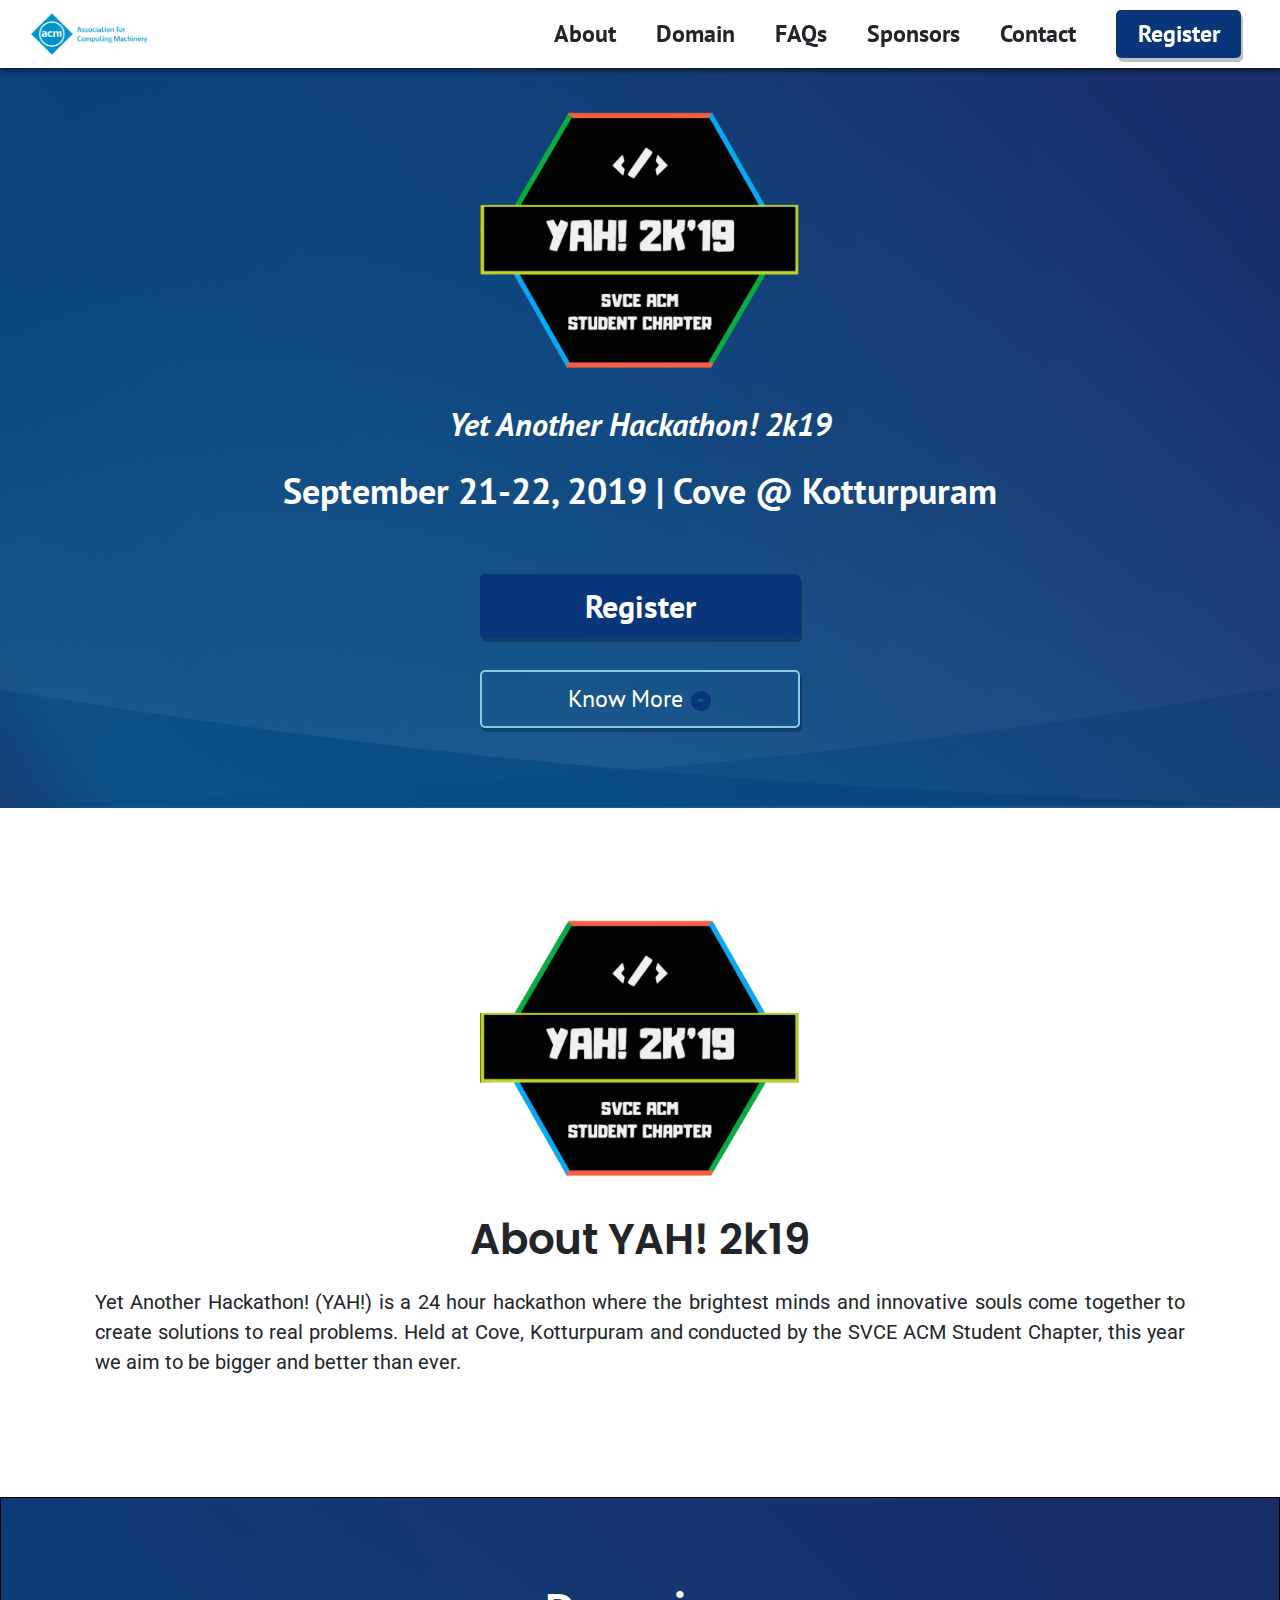
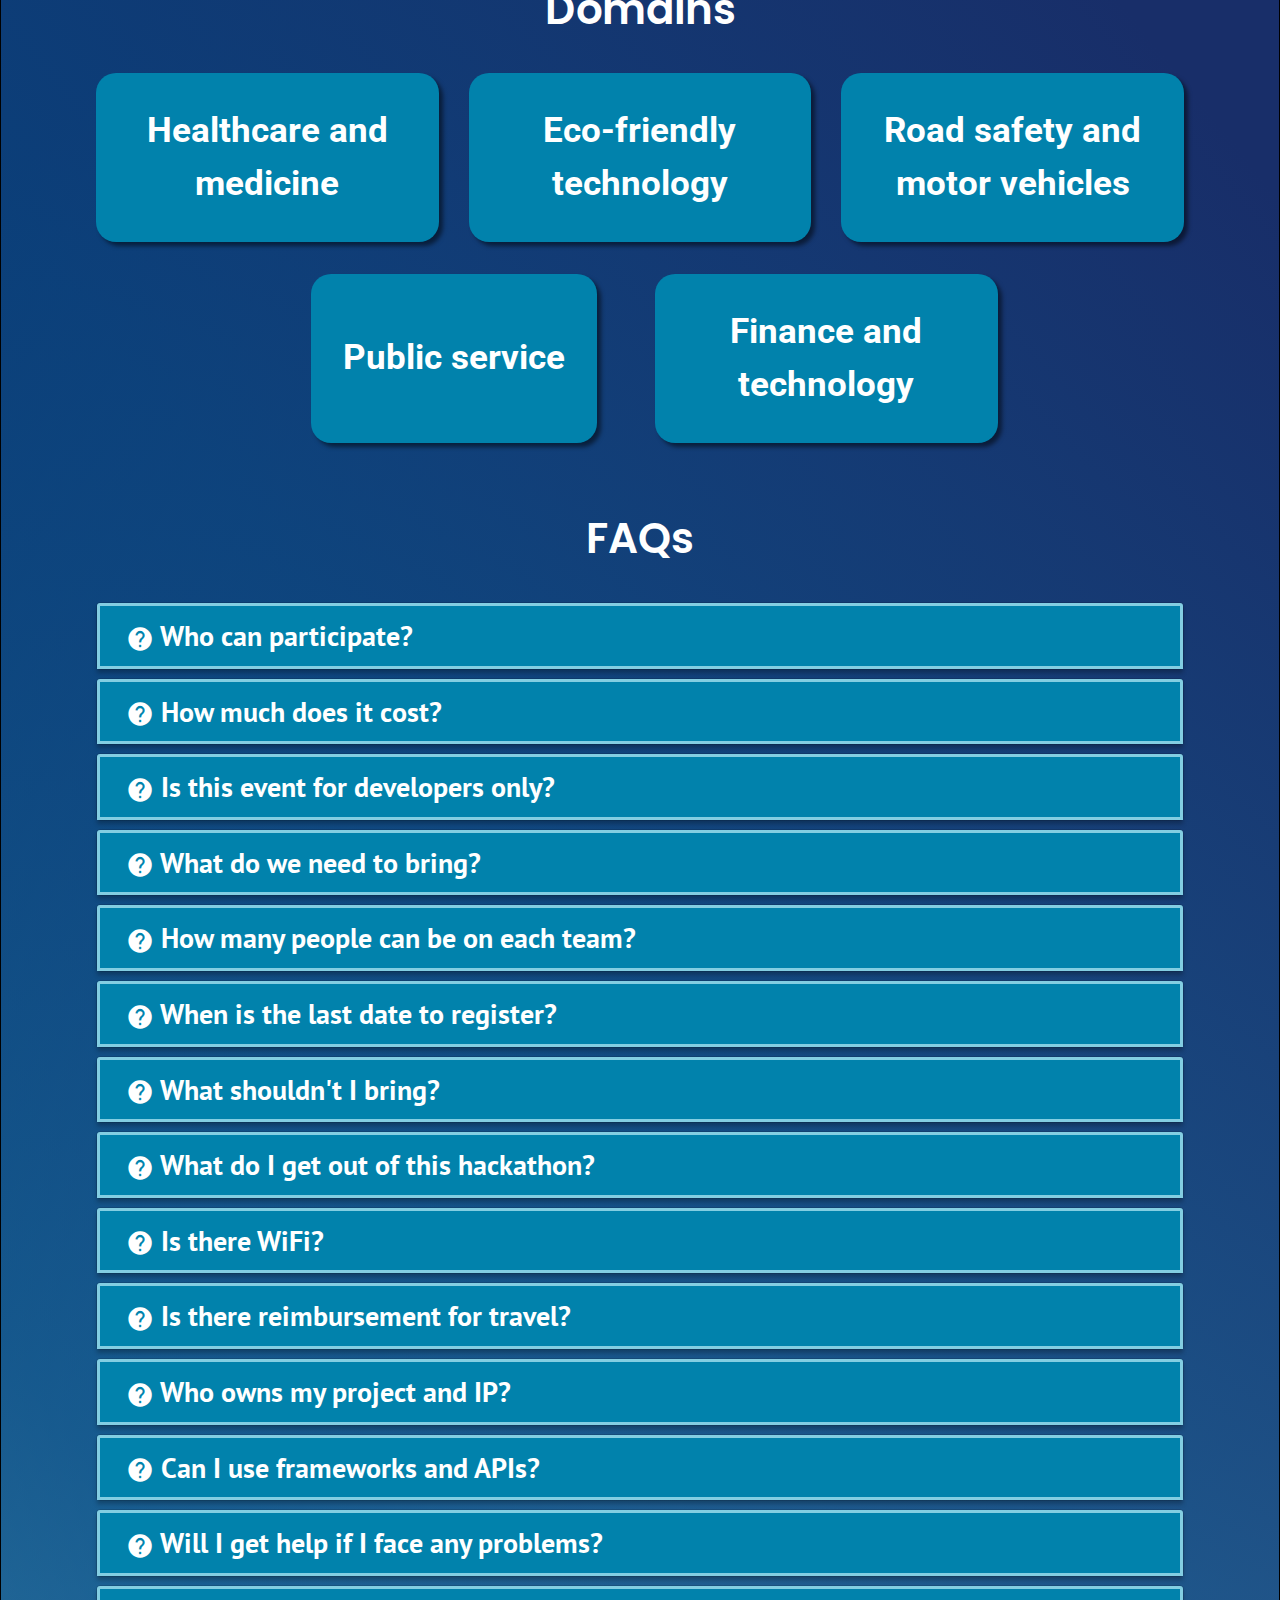
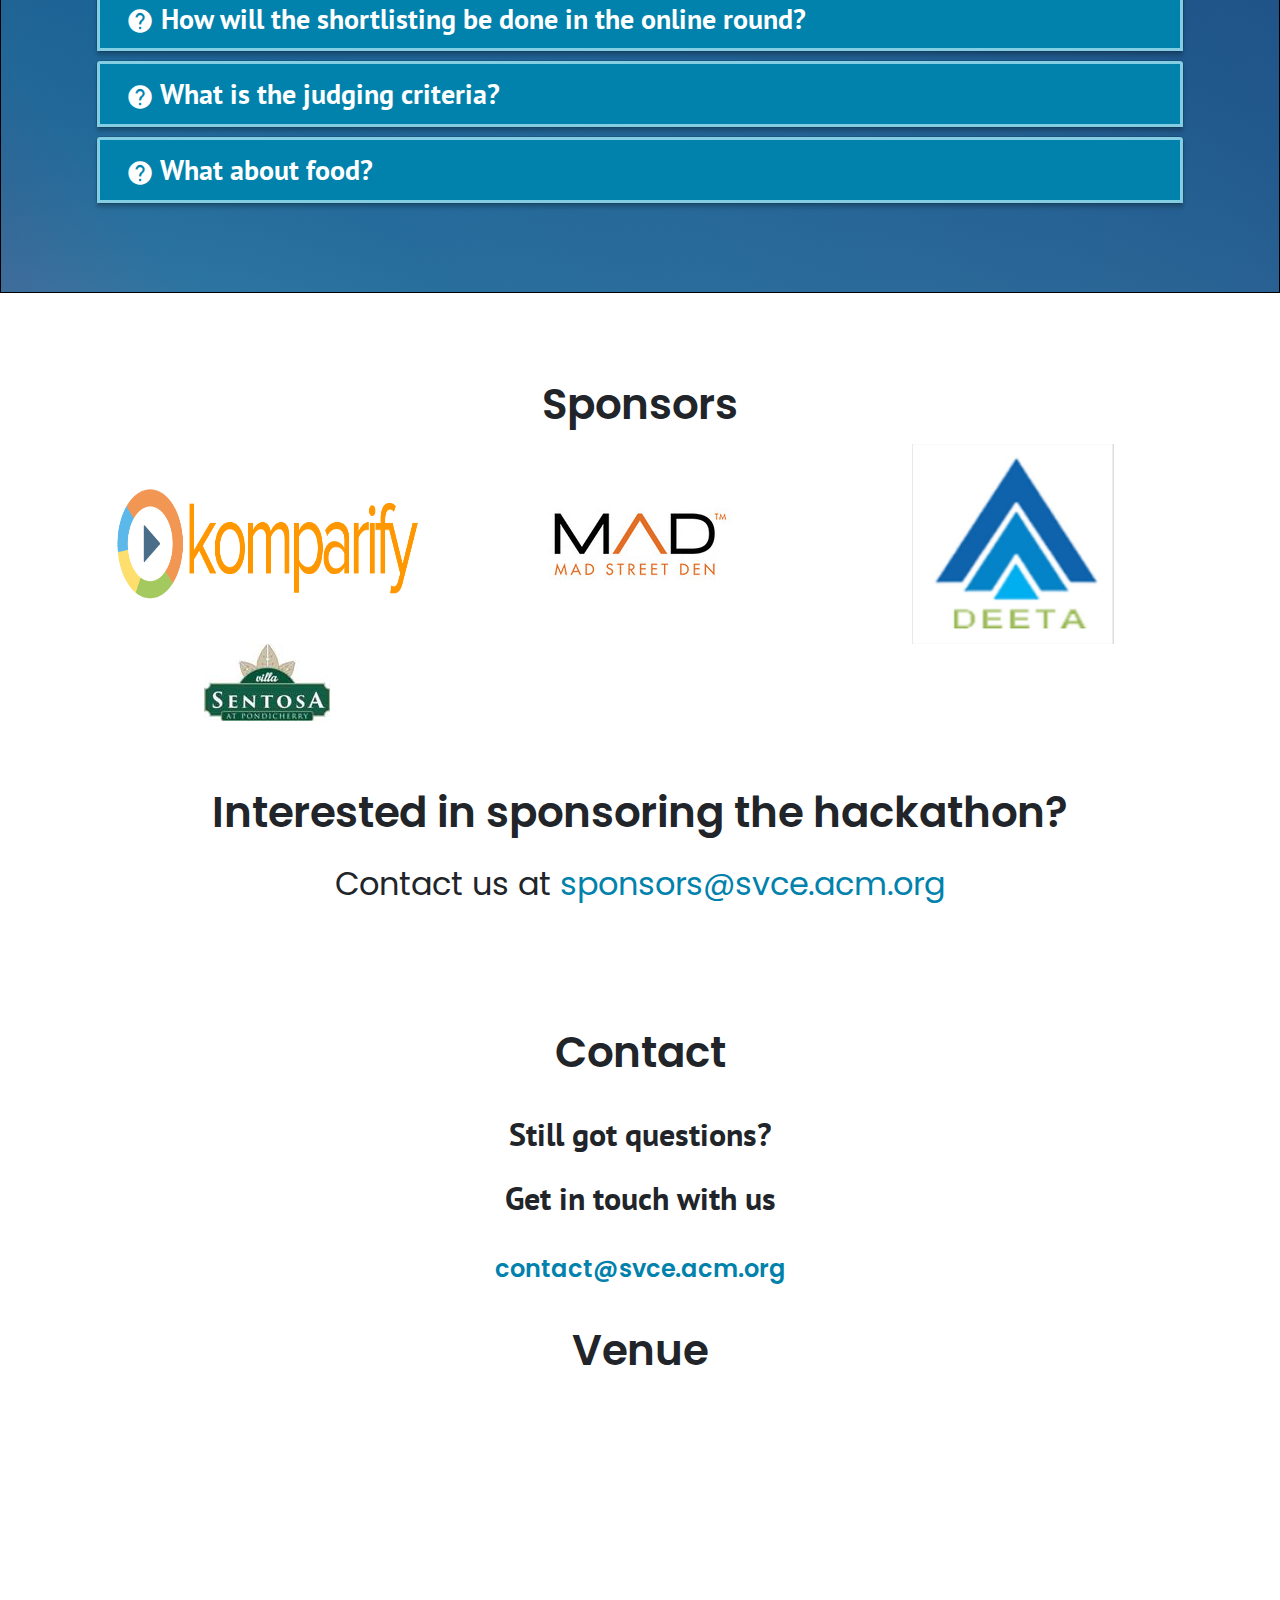
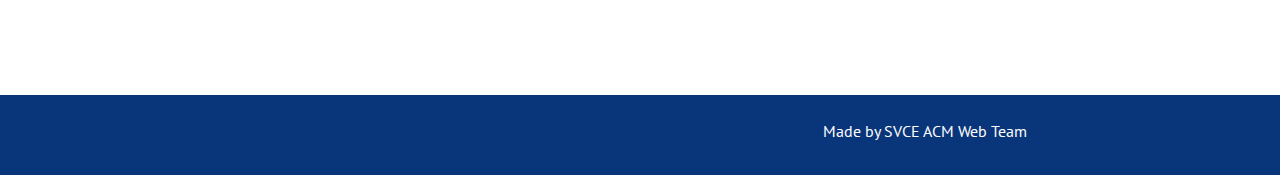
==== commit 2ead63c8: "Added sponsor images and sponsor contact info" ====
--- a/index.html
+++ b/index.html
@@ -14,6 +14,7 @@
     <link rel="stylesheet" type="text/css" href="css/yah_index.css" />
     <link rel="stylesheet" type="text/css" href="css/navbar.css">
     <link rel="stylesheet" href="css/about.css">
+    <link rel="stylesheet" href="css/sponsors.css">
     <link rel="stylesheet" type="text/css" href="css/contact.css" />
     <!-- Global site tag (gtag.js) - Google Analytics -->
     <script async src="https://www.googletagmanager.com/gtag/js?id=UA-138009901-2"></script>
@@ -392,19 +393,24 @@
                 </div>
             </div>
         </section>
-        <section id="sponsors" style="height: 100vh;">
+        <section id="sponsors">
             <h1 class="section-heading" id="heading-sponsors">Sponsors</h1>
-            <!-- <div class="container">
-                <p class="text-center aboutheading">Interested in sponsoring the hackathon?</p>
-                <br>
-                <p class="text-justify aboutcontent">
-                    Contact us at <a href="mailto:sponsors@svce.acm.org">sponsors@svce.acm.org</a>
+            <div class="container">
+                <div class="row">
+                    <div class="sponsor-logo-container col-lg-4 col-md-6">
+                        <img src="images/sponsors/komplay.png" alt="">
+                    </div><!-- .col-sm-6 -->
+                    <div class="sponsor-logo-container col-lg-4 col-md-6">
+                        <img src="images/sponsors/madstreetden.jpg" alt="">
+                    </div><!-- .col-sm-6 -->
+                    <div class="sponsor-logo-container col-lg-4 col-md-6"><img src="images/sponsors/deeta.jpg" alt=""></div><!-- .col-sm-6 -->
+                    <div class="sponsor-logo-container col-lg-4 col-md-6"><img src="images/sponsors/villasentosa.jpg" alt=""></div><!-- .col-sm-6 -->
+                </div><!-- .row -->
+                <p id="sponsor-q" class="text-center aboutheading">Interested in sponsoring the hackathon?</p>
+                <p id="sponsor-contact" class="aboutcontent">
+                    Contact us at <a class="external" href="mailto:sponsors@svce.acm.org">sponsors@svce.acm.org</a>
                 </p>
-                <br>
-                <div class="text-center">
-                    <img src="images/hype.png" class="img-fluid abouthype">
-                </div>
-            </div>.container -->
+            </div><!-- .container -->
         </section><!-- #sponsors -->
         <!-- <section id="agenda">
             <div class="custom-container">
--- a/css/sponsors.css
+++ b/css/sponsors.css
@@ -0,0 +1,23 @@
+.sponsor-logo-container {
+	display: flex;
+	justify-content: center;
+}
+
+.sponsor-logo-container img {
+	max-height: 200px;
+	max-width: 100%;
+}
+
+#sponsor-q {
+	margin-top: 60px;
+}
+
+#sponsor-contact {
+	font-size: 32px;
+	font-family: Poppins;
+	text-align: center;
+}
+
+#sponsors {
+	padding-bottom: 0;
+}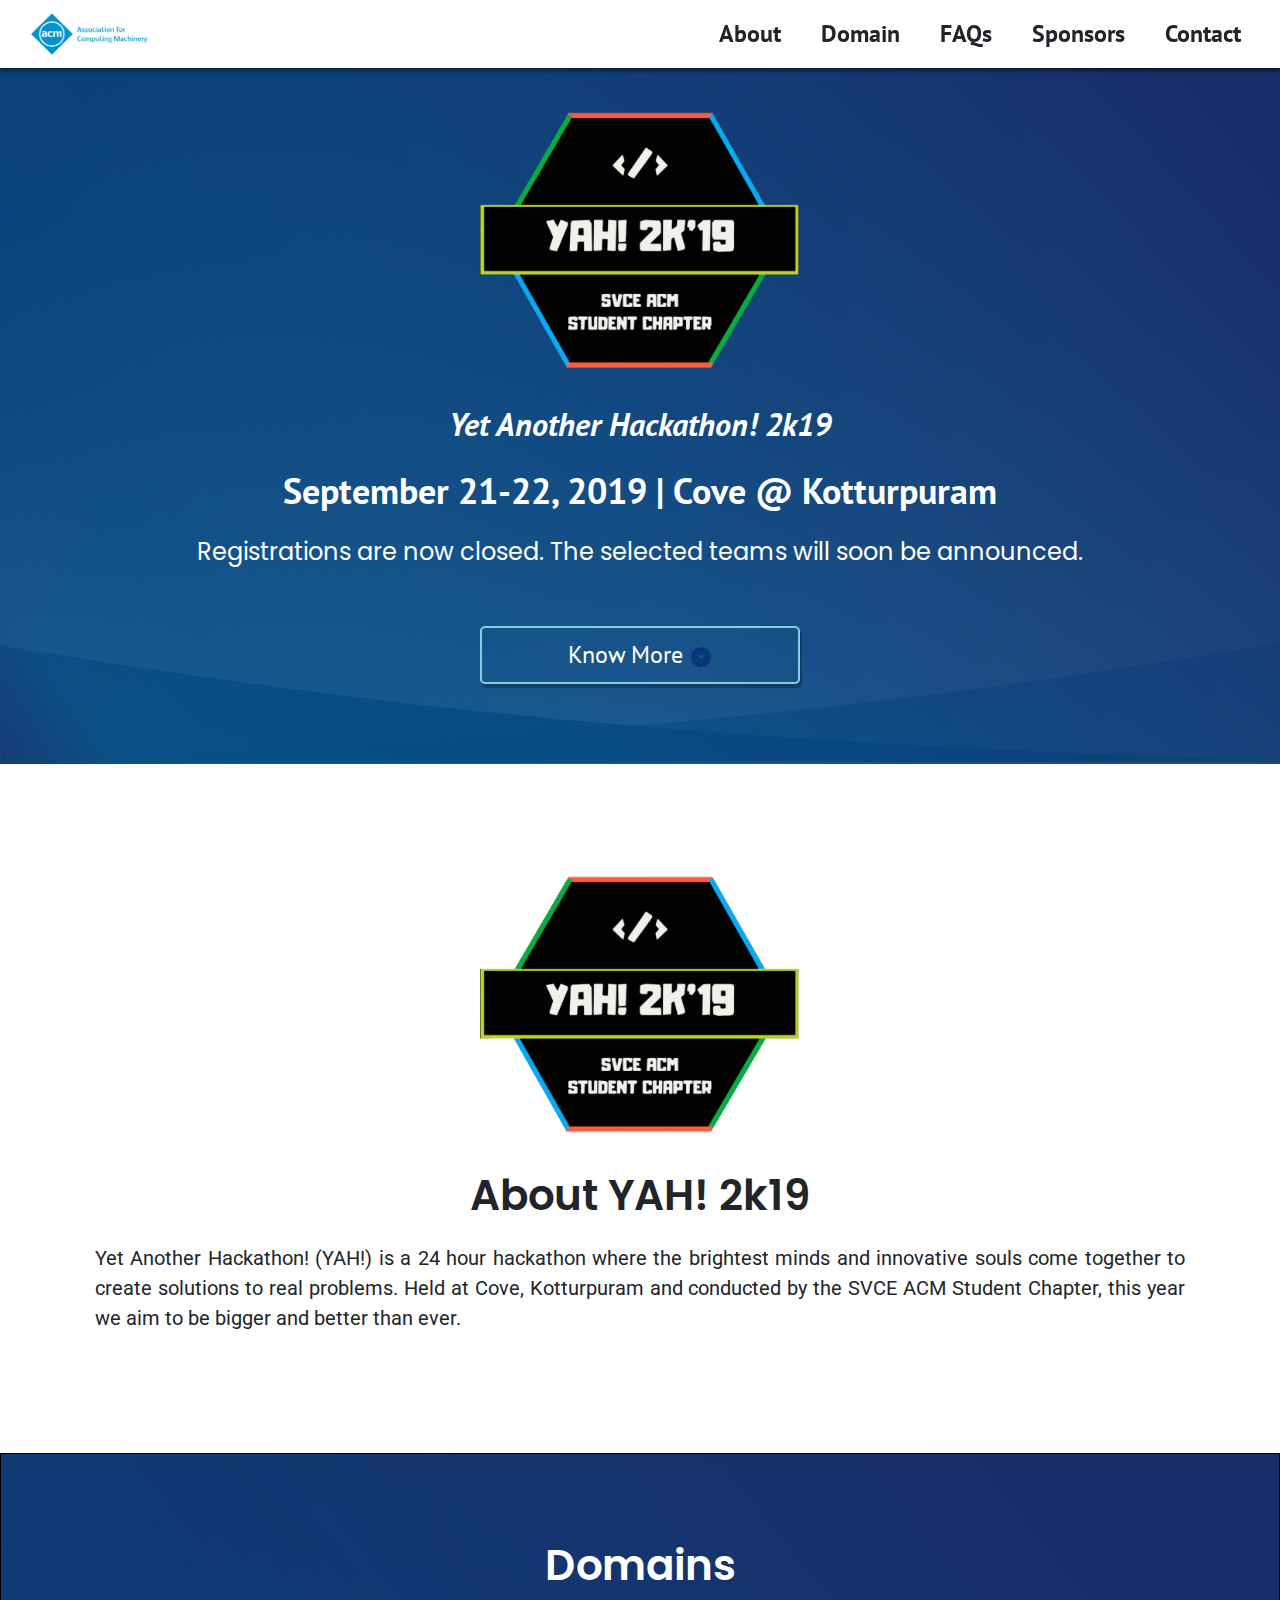
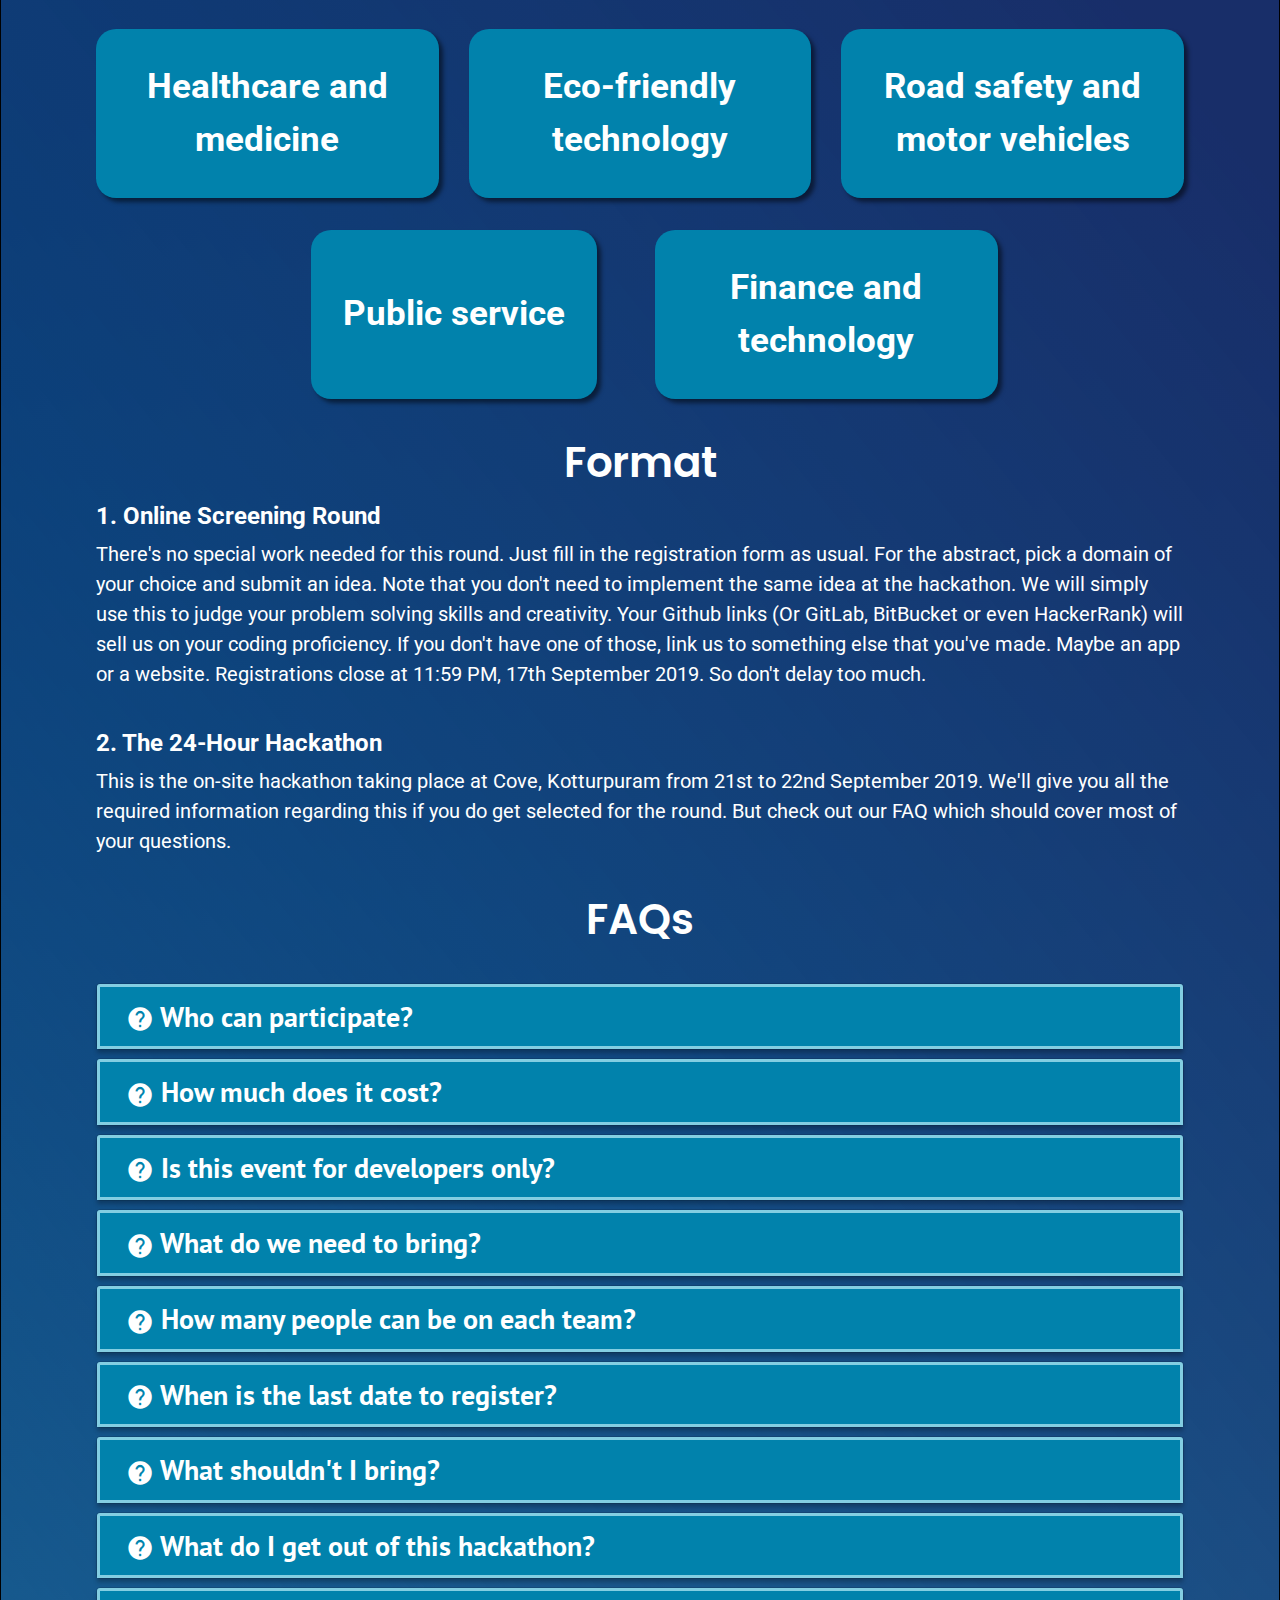
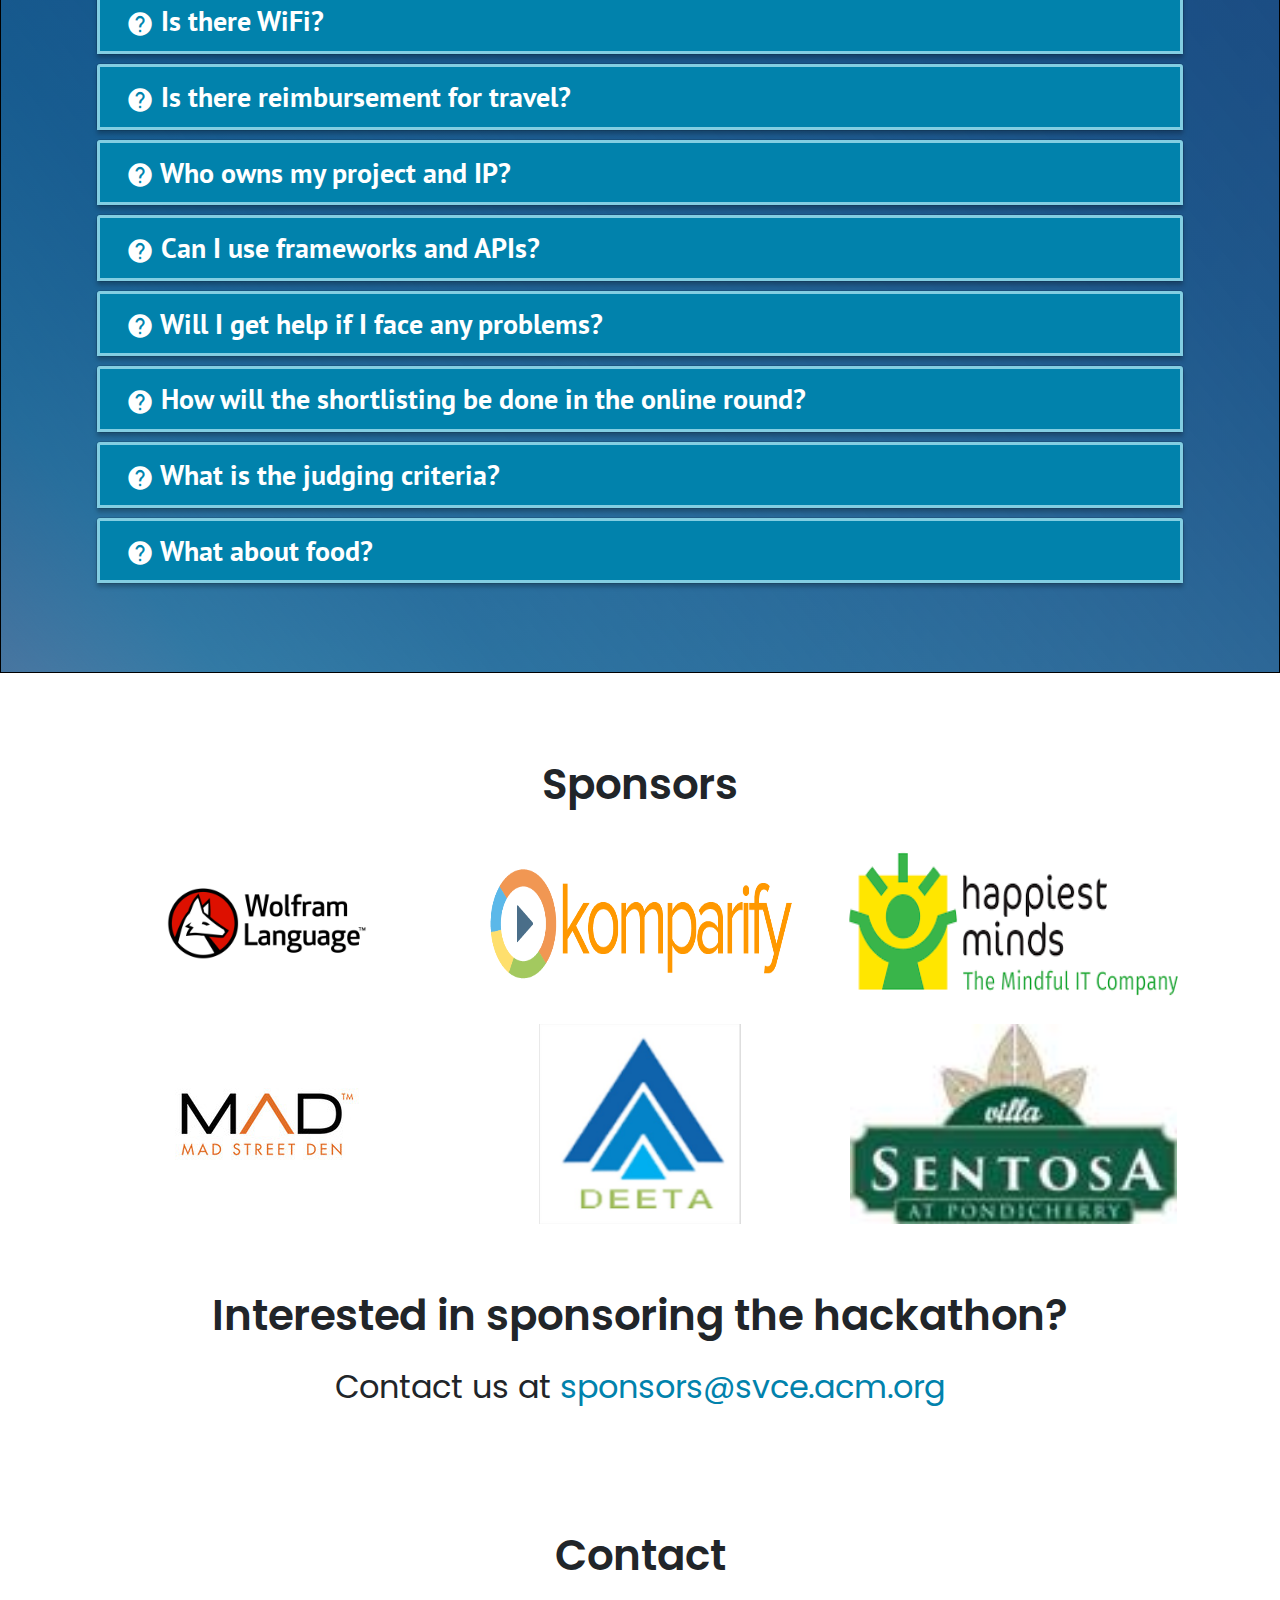
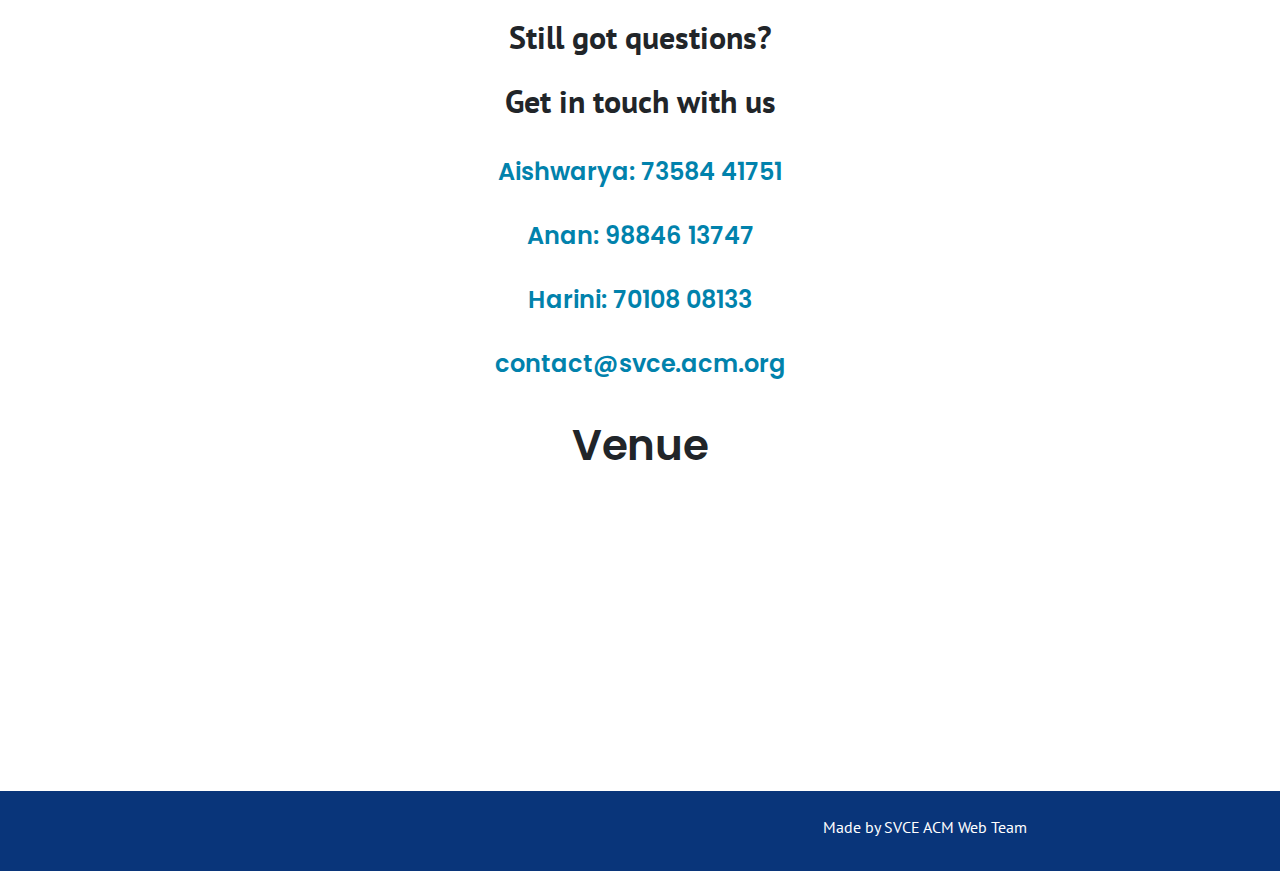
==== commit 59143993: "Removed registration links" ====
--- a/index.html
+++ b/index.html
@@ -56,10 +56,10 @@
                         <li class="nav-item">
                             <a class="nav-link" href="#contact" id="contact-nav">Contact</a>
                         </li>
-                        <li class="nav-item">
+                        <!-- <li class="nav-item">
                             <a class="nav-link btn-nav-link" href="register.html"><button type="button" class="btn" id="nav-register">Register</button>
                             </a>
-                        </li>
+                        </li> -->
                     </ul>
                 </div>
                 <div class="navbar-mob-container" id="navbarMob">
@@ -82,10 +82,10 @@
                         <li class="nav-item">
                             <a class="nav-link" href="#contact" id="contact-nav">Contact</a>
                         </li>
-                        <li class="nav-item">
+                        <!-- <li class="nav-item">
                             <a class="nav-link btn-nav-link" href="register.html"><button type="button" class="btn" id="nav-register">Register</button>
                             </a>
-                        </li>
+                        </li> -->
                     </ul>
                 </div>
             </div><!-- .container -->
@@ -98,10 +98,11 @@
                 </div>
                 <p id="text1" class="text text-center">Yet Another Hackathon! 2k19</p>
                 <p id="text2" class="text text-center">September 21-22, 2019 | Cove @ Kotturpuram</p>
+                <p id="text3" class="text text-center">Registrations are now closed. The selected teams will soon be announced.</p><!-- #text3.text text-center -->
                 <div id="btn-whole-container">
-                    <div class="btn-container">
+                    <!-- <div class="btn-container">
                         <button class="register-btn" id="hero-register-btn">Register</button>
-                    </div><!-- .btn-container -->
+                    </div>.btn-container -->
                     <div class="btn-container">
                         <a href="#about"><button id="know-more-btn">Know More <i class="material-icons" id="arrow-down">arrow_drop_down_circle</i></button></a>
                     </div><!-- .btn-container -->
@@ -154,6 +155,12 @@
                         </div>
                     </div><!-- .col-lg-4 -->
                 </div>
+                <h1 class="section-heading" id="heading-format">Format</h1>
+                <h3 class="format-heading">1. Online Screening Round</h3><!-- .text-center -->
+                <p class="format-text">There's no special work needed for this round. Just fill in the registration form as usual. For the abstract, pick a domain of your choice and submit an idea. Note that you don't need to implement the same idea at the hackathon. We will simply use this to judge your problem solving skills and creativity. Your Github links (Or GitLab, BitBucket or even HackerRank) will sell us on your coding proficiency. If you don't have one of those, link us to something else that you've made. Maybe an app or a website. Registrations close at 11:59 PM, 17th September 2019. So don't delay too much.</p><!-- .format-text -->
+                <br>
+                <h3 class="format-heading">2. The 24-Hour Hackathon</h3><!-- .text-center -->
+                <p class="format-text">This is the on-site hackathon taking place at Cove, Kotturpuram from 21st to 22nd September 2019. We'll give you all the required information regarding this if you do get selected for the round. But check out our FAQ which should cover most of your questions.</p><!-- .format-text -->
                 <h1 class="section-heading" id="heading-faqs">FAQs</h1>
                 <div id="accordion">
                     <div class="card">
@@ -359,7 +366,7 @@
                             </div>
                         </div>
                     </div>
-                    
+
                     <div class="card">
                         <div class="card-header round-border" id="headingFifteen">
                             <h5 class="mb-0">
@@ -398,8 +405,12 @@
             <div class="container">
                 <div class="row">
                     <div class="sponsor-logo-container col-lg-4 col-md-6">
+                        <img src="images/sponsors/WolframAlpha.png" alt="">
+                    </div><!-- .sponsor-logo-container col-lg-4 col-md-6 -->
+                    <div class="sponsor-logo-container col-lg-4 col-md-6">
                         <img src="images/sponsors/komplay.png" alt="">
                     </div><!-- .col-sm-6 -->
+                    <div class="sponsor-logo-container col-lg-4 col-md-6"><img src="images/sponsors/HMLogo.png" alt=""></div><!-- .col-sm-6 -->
                     <div class="sponsor-logo-container col-lg-4 col-md-6">
                         <img src="images/sponsors/madstreetden.jpg" alt="">
                     </div><!-- .col-sm-6 -->
@@ -408,7 +419,7 @@
                 </div><!-- .row -->
                 <p id="sponsor-q" class="text-center aboutheading">Interested in sponsoring the hackathon?</p>
                 <p id="sponsor-contact" class="aboutcontent">
-                    Contact us at <a class="external" href="mailto:sponsors@svce.acm.org">sponsors@svce.acm.org</a>
+                    Contact us at <a class="external" href="mailto:sponsors@svce.acm.org" style="word-break: break-word;">sponsors@svce.acm.org</a>
                 </p>
             </div><!-- .container -->
         </section><!-- #sponsors -->
@@ -497,14 +508,38 @@
                 <br>
                 <p class="text-center text2">Still got questions?</p>
                 <p class="text-center text2">Get in touch with us</p>
+                <!-- Aishwarya Number -->
                 <div class="row justify-content-center">
-                    <!-- <div class="p-2 text1 text3">
-                        <span><i class="fas fa-phone-square"></i> <a class="external" href="tel:+919876543210">+91 98765 43210</a></span>
-                    </div> -->
+                    <div class="p-2 text1 text3">
+                        <span><i class="fas fa-phone-square"></i><a class="external" href="tel:+917358441751"> Aishwarya: 73584 41751</a></span>
+                    </div>
+                </div>
+                <!-- End -->
+
+                <!-- Anan Number -->
+                <div class="row justify-content-center">
+                    <div class="p-2 text1 text3">
+                        <span><i class="fas fa-phone-square"></i><a class="external" href="tel:+919884613747"> Anan: 98846 13747 </a></span>
+                    </div>
+                </div>
+                <!-- End -->
+
+                <!-- Anan Number -->
+                <div class="row justify-content-center">
+                    <div class="p-2 text1 text3">
+                        <span><i class="fas fa-phone-square"></i><a class="external" href="tel:+917010808133"> Harini: 70108 08133 </a></span>
+                    </div>
+                </div>
+                <!-- End -->
+
+                <!-- Contact Email -->
+                <div class="row justify-content-center">
                     <div class="p-2 text1 text3">
                         <span><i class="fas fa-envelope"></i> <a class="external" href="mailto:contact@svce.acm.org">contact@svce.acm.org</a></span>
                     </div>
                 </div>
+                <!-- End -->
+
                 <br>
                 <!-- venue -->
                 <h1 class="text-center text1">Venue</h1>
@@ -584,4 +619,4 @@
     </script>
 </body>
 
-</html>+</html>
--- a/css/faq.css
+++ b/css/faq.css
@@ -31,6 +31,17 @@
     margin-bottom: 32px;
     display: flex;
     align-items: center;
+}
+
+.format-heading {
+    font-size: 24px;
+    font-family: Roboto;
+    font-weight: bold;
+}
+
+.format-text {
+    font-size: 20px;
+    font-family: Roboto;
 }
 
 .faqs{
--- a/css/yah_index.css
+++ b/css/yah_index.css
@@ -21,6 +21,11 @@
 #text2 {
     font-weight: bold;
     font-size: 36px;
+}
+
+#text3 {
+    font-family: Poppins;
+    font-size: 24px;
 }
 
 #btn-whole-container {
@@ -49,7 +54,7 @@
 }
 
 #know-more-btn {
-    margin-top: 32px;
+    /*margin-top: 32px;*/
     background: transparent;
     border: 2px solid #83CEE2;
     border-radius: 5px;
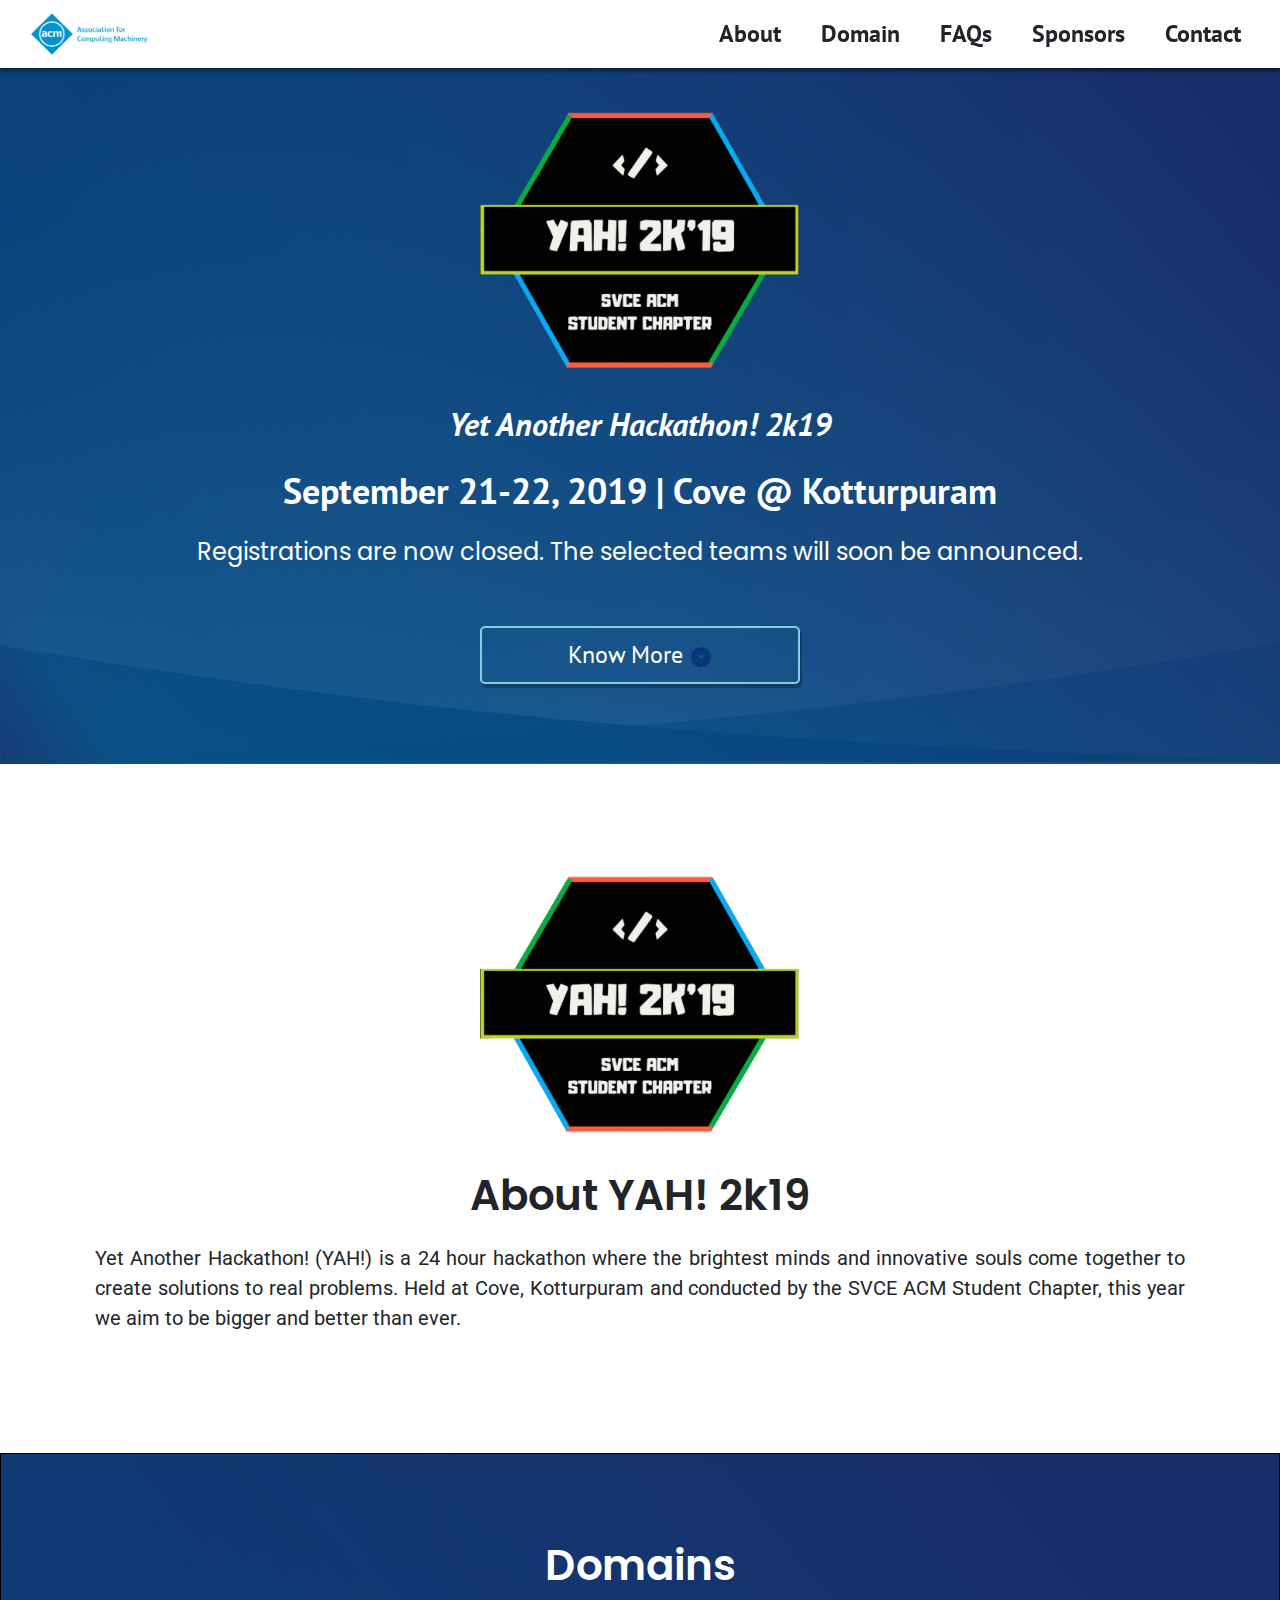
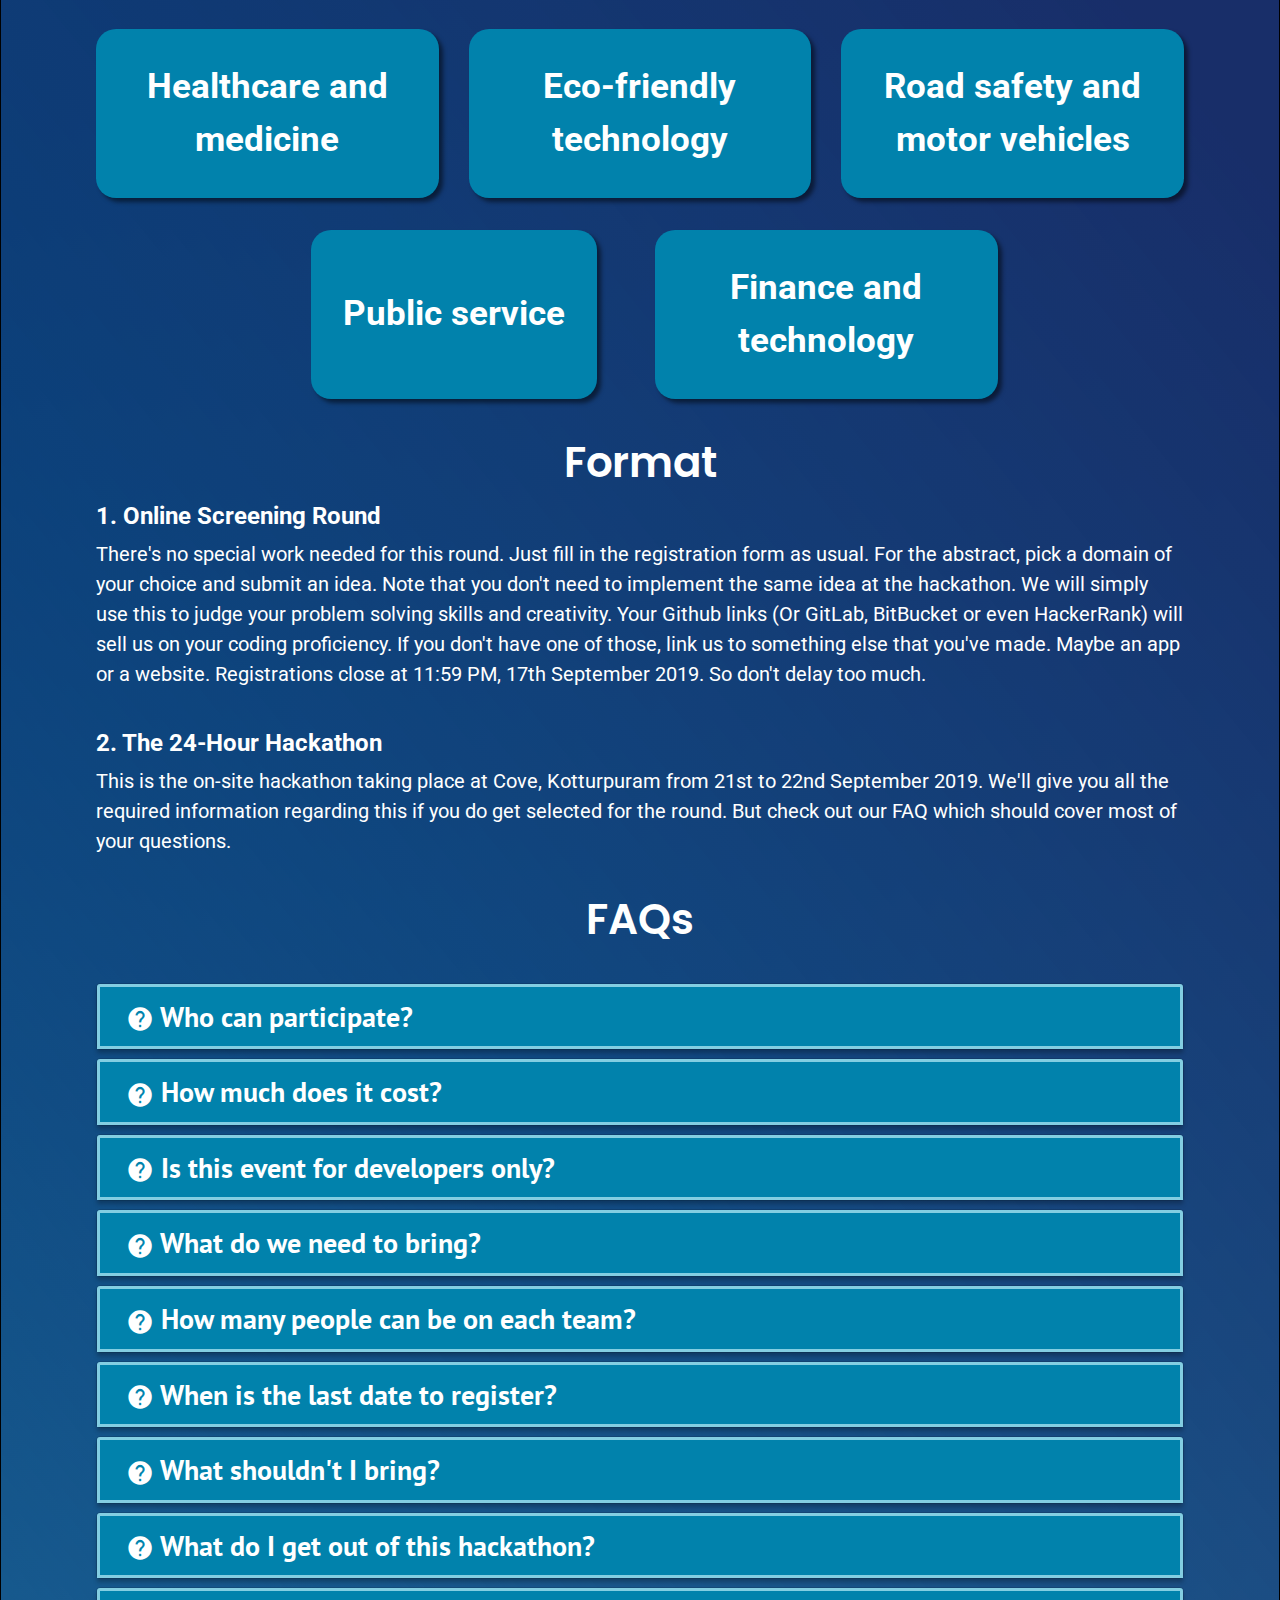
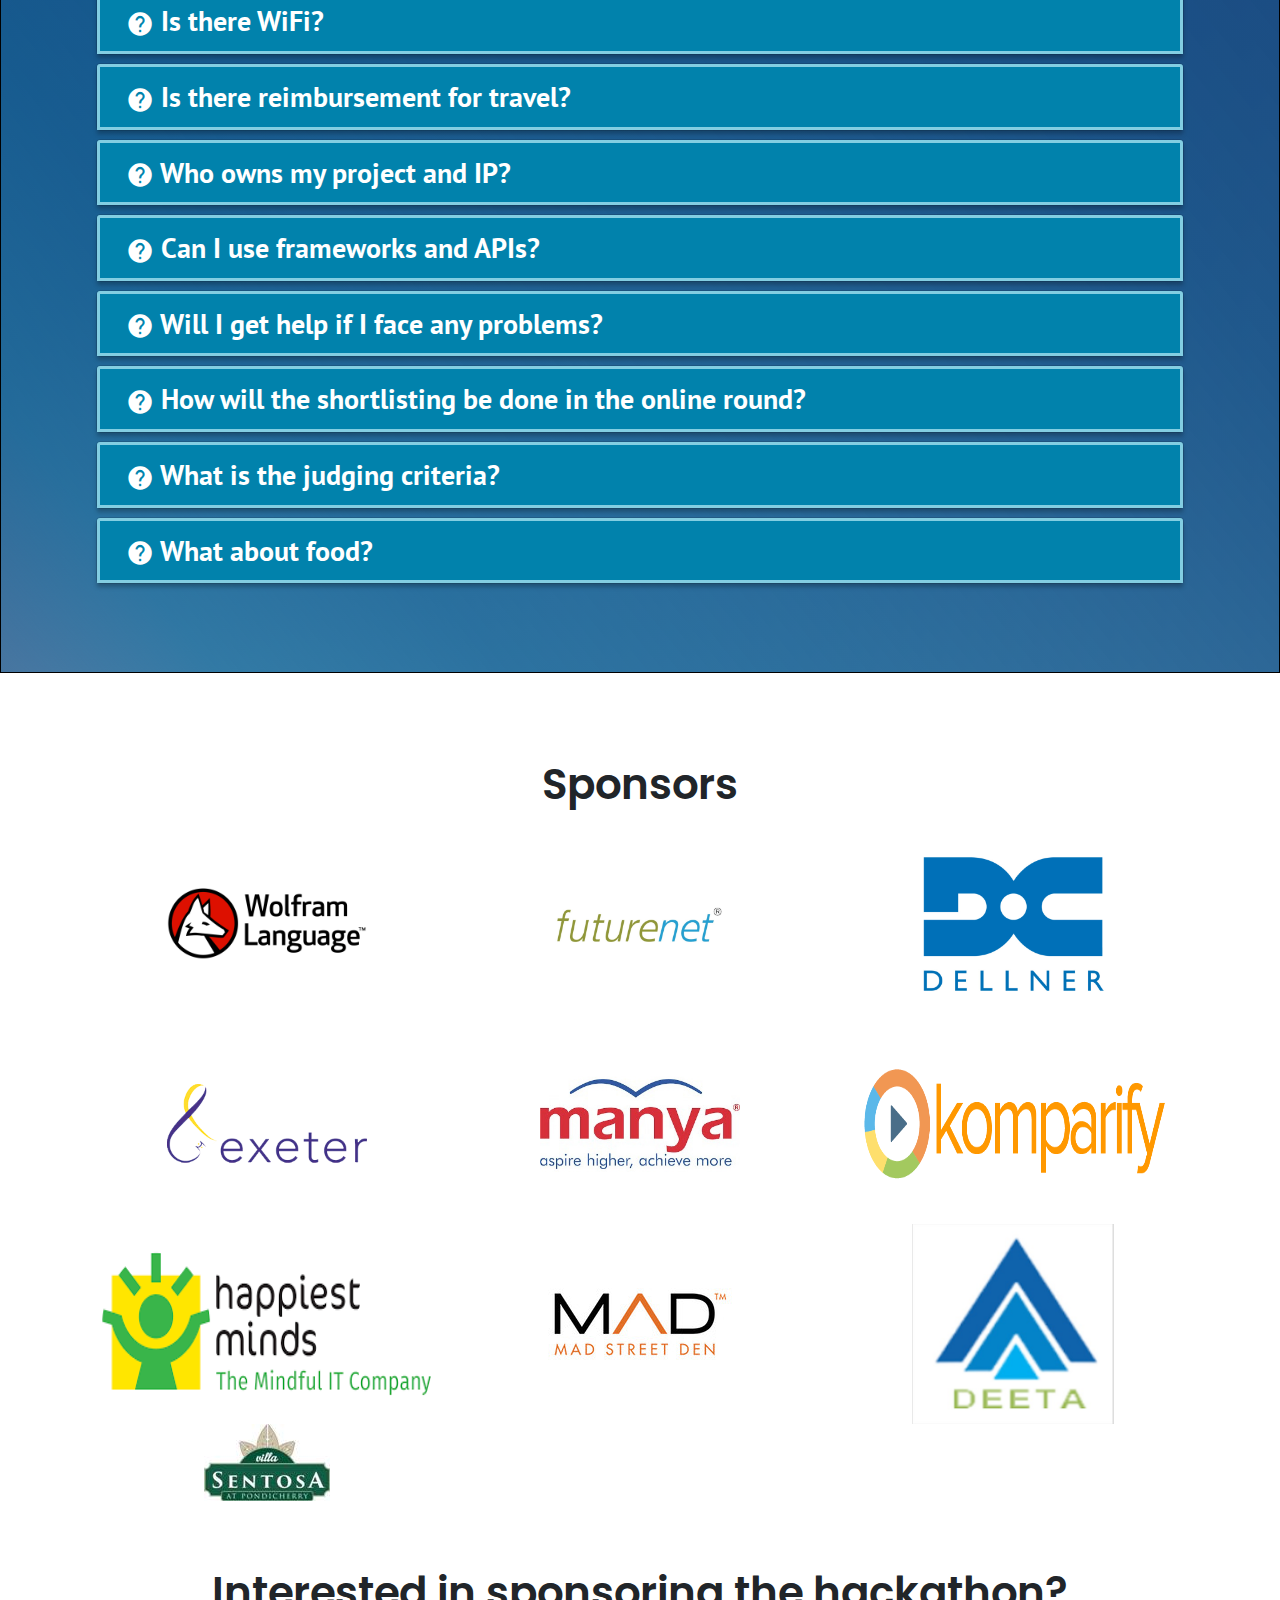
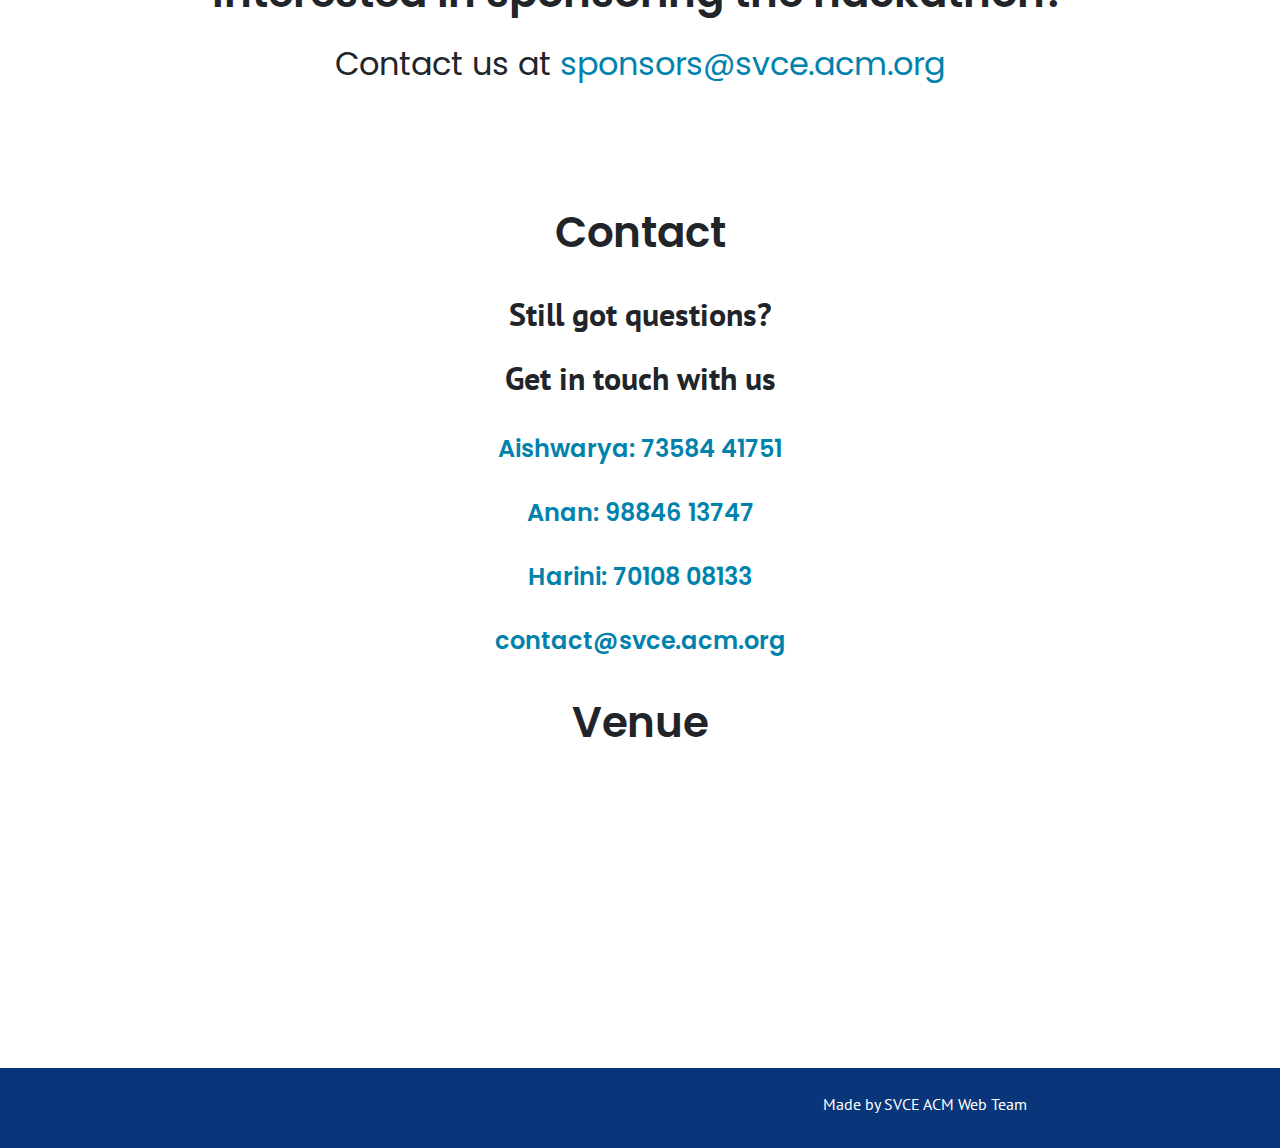
==== commit c77d1902: "Added all sponsors" ====
--- a/index.html
+++ b/index.html
@@ -408,14 +408,32 @@
                         <img src="images/sponsors/WolframAlpha.png" alt="">
                     </div><!-- .sponsor-logo-container col-lg-4 col-md-6 -->
                     <div class="sponsor-logo-container col-lg-4 col-md-6">
+                        <img src="images/sponsors/futurenet.jpg" alt="">
+                    </div><!-- .sponsor-logo-container col-lg-4 col-md-6 -->
+                    <div class="sponsor-logo-container col-lg-4 col-md-6">
+                        <img src="images/sponsors/dellner.jpg" alt="">
+                    </div><!-- .sponsor-logo-container col-lg-4 col-md-6 -->
+                    <div class="sponsor-logo-container col-lg-4 col-md-6">
+                        <img src="images/sponsors/exeter.png" alt="">
+                    </div><!-- .sponsor-logo-container col-lg-4 col-md-6 -->
+                    <div class="sponsor-logo-container col-lg-4 col-md-6">
+                        <img src="images/sponsors/manya.jpg" alt="">
+                    </div><!-- .sponsor-logo-container col-lg-4 col-md-6 -->
+                    <div class="sponsor-logo-container col-lg-4 col-md-6">
                         <img src="images/sponsors/komplay.png" alt="">
                     </div><!-- .col-sm-6 -->
-                    <div class="sponsor-logo-container col-lg-4 col-md-6"><img src="images/sponsors/HMLogo.png" alt=""></div><!-- .col-sm-6 -->
+                    <div class="sponsor-logo-container col-lg-4 col-md-6">
+                        <img src="images/sponsors/HMLogo.png" alt="">
+                    </div><!-- .col-sm-6 -->
                     <div class="sponsor-logo-container col-lg-4 col-md-6">
                         <img src="images/sponsors/madstreetden.jpg" alt="">
                     </div><!-- .col-sm-6 -->
-                    <div class="sponsor-logo-container col-lg-4 col-md-6"><img src="images/sponsors/deeta.jpg" alt=""></div><!-- .col-sm-6 -->
-                    <div class="sponsor-logo-container col-lg-4 col-md-6"><img src="images/sponsors/villasentosa.jpg" alt=""></div><!-- .col-sm-6 -->
+                    <div class="sponsor-logo-container col-lg-4 col-md-6">
+                        <img src="images/sponsors/deeta.jpg" alt="">
+                    </div><!-- .col-sm-6 -->
+                    <div class="sponsor-logo-container col-lg-4 col-md-6">
+                        <img src="images/sponsors/villasentosa.jpg" alt="">
+                    </div><!-- .col-sm-6 -->
                 </div><!-- .row -->
                 <p id="sponsor-q" class="text-center aboutheading">Interested in sponsoring the hackathon?</p>
                 <p id="sponsor-contact" class="aboutcontent">
